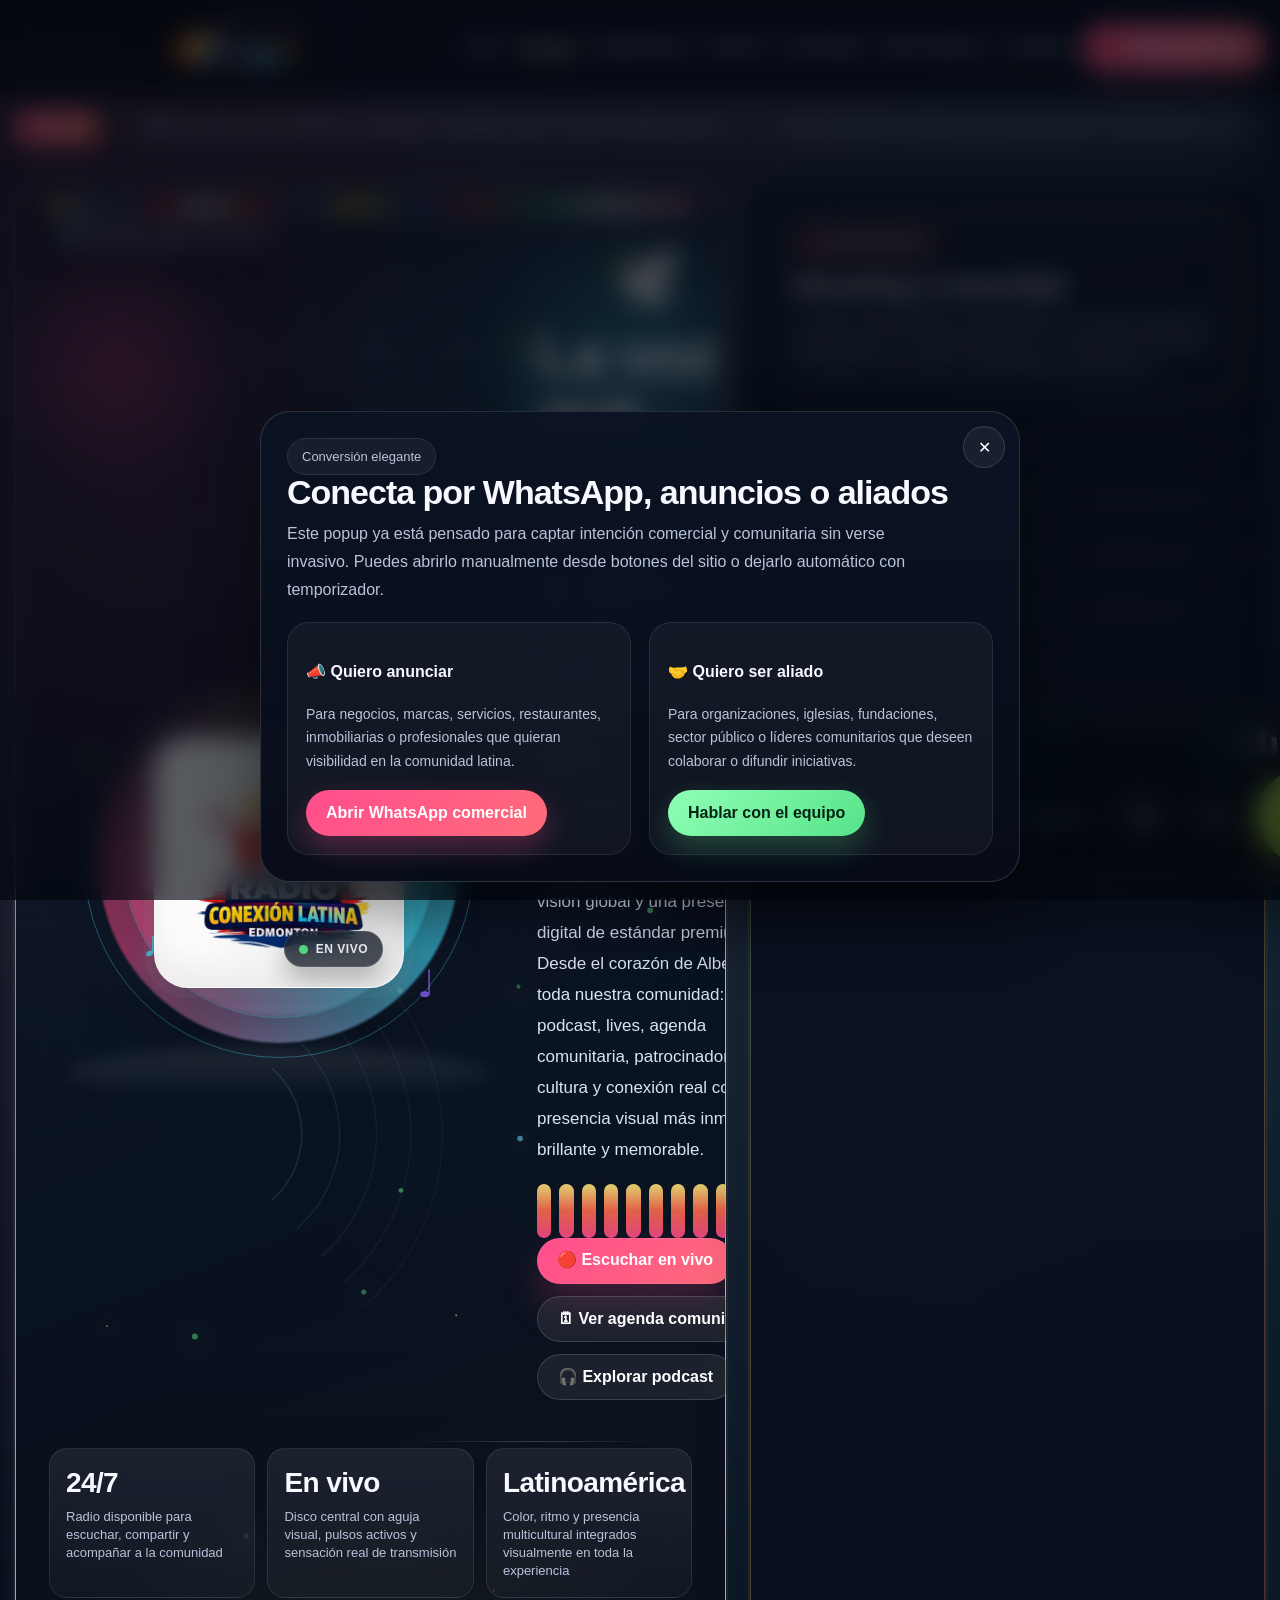
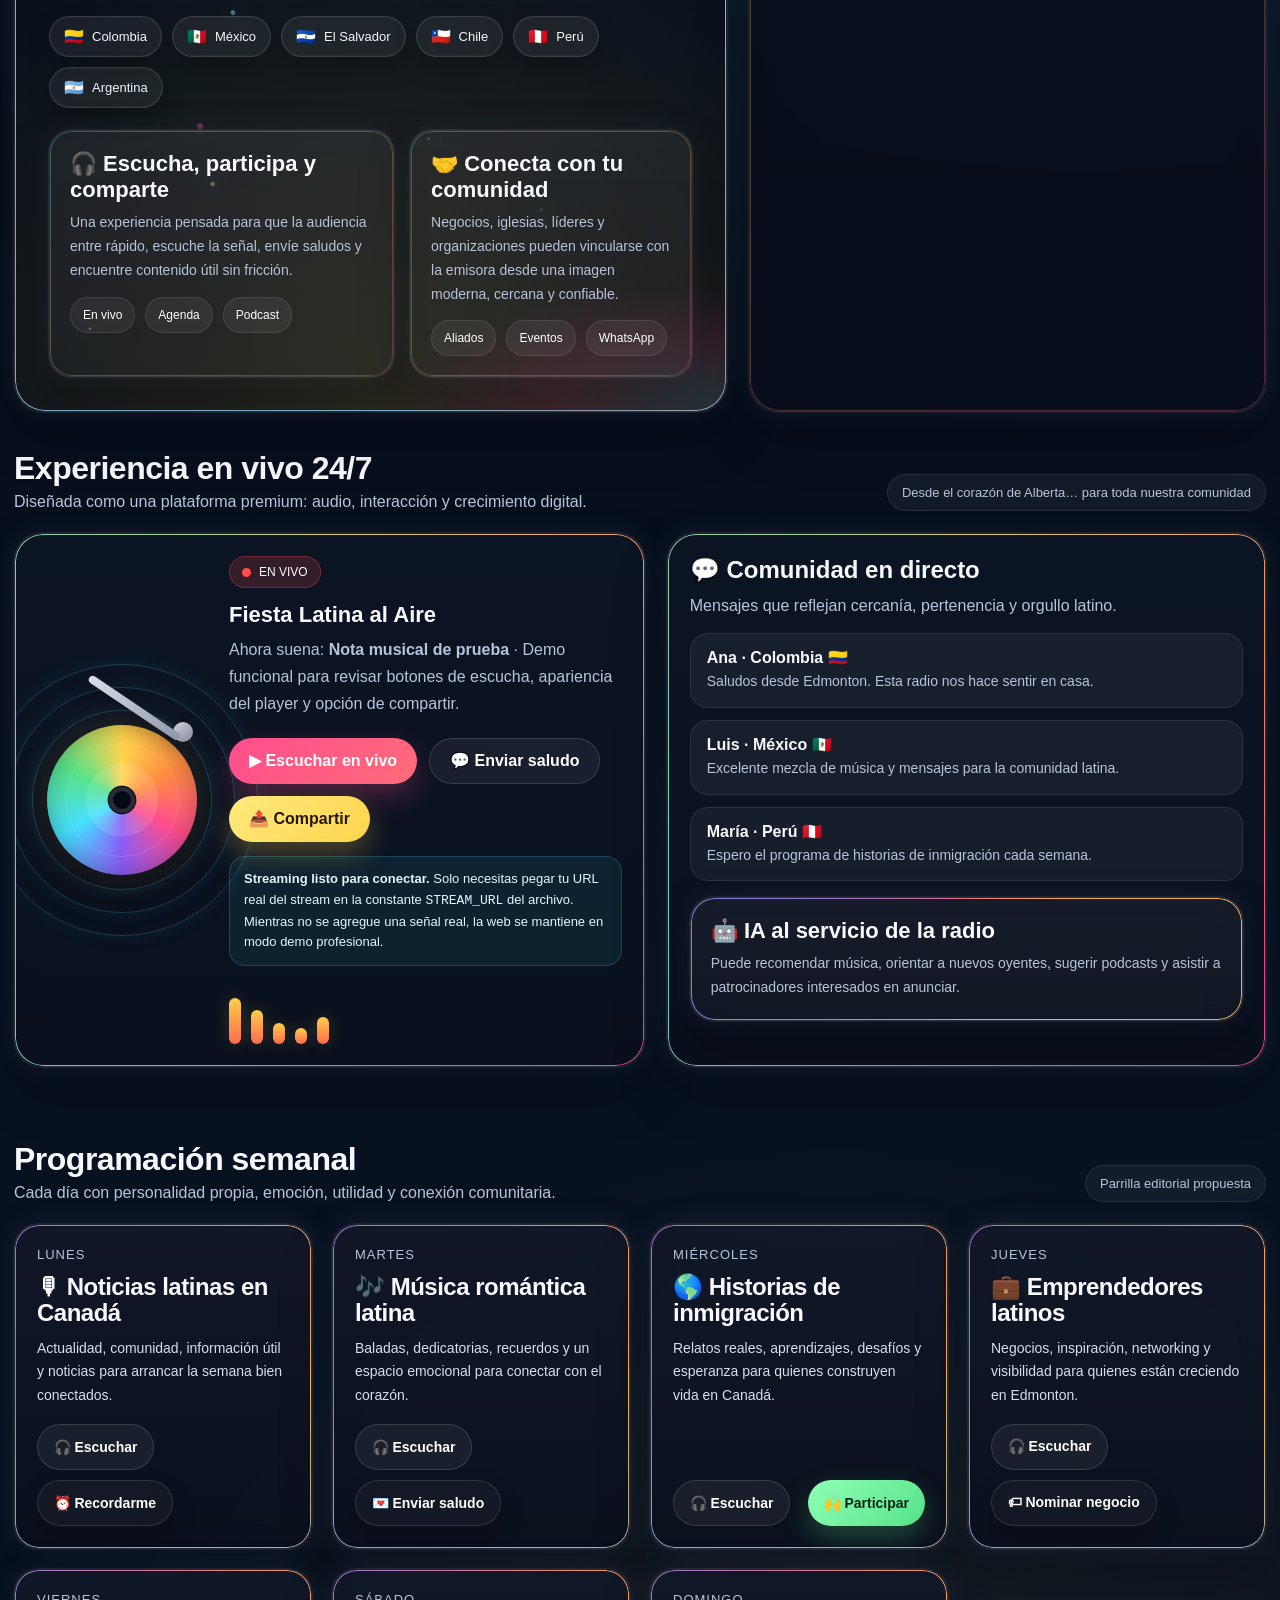
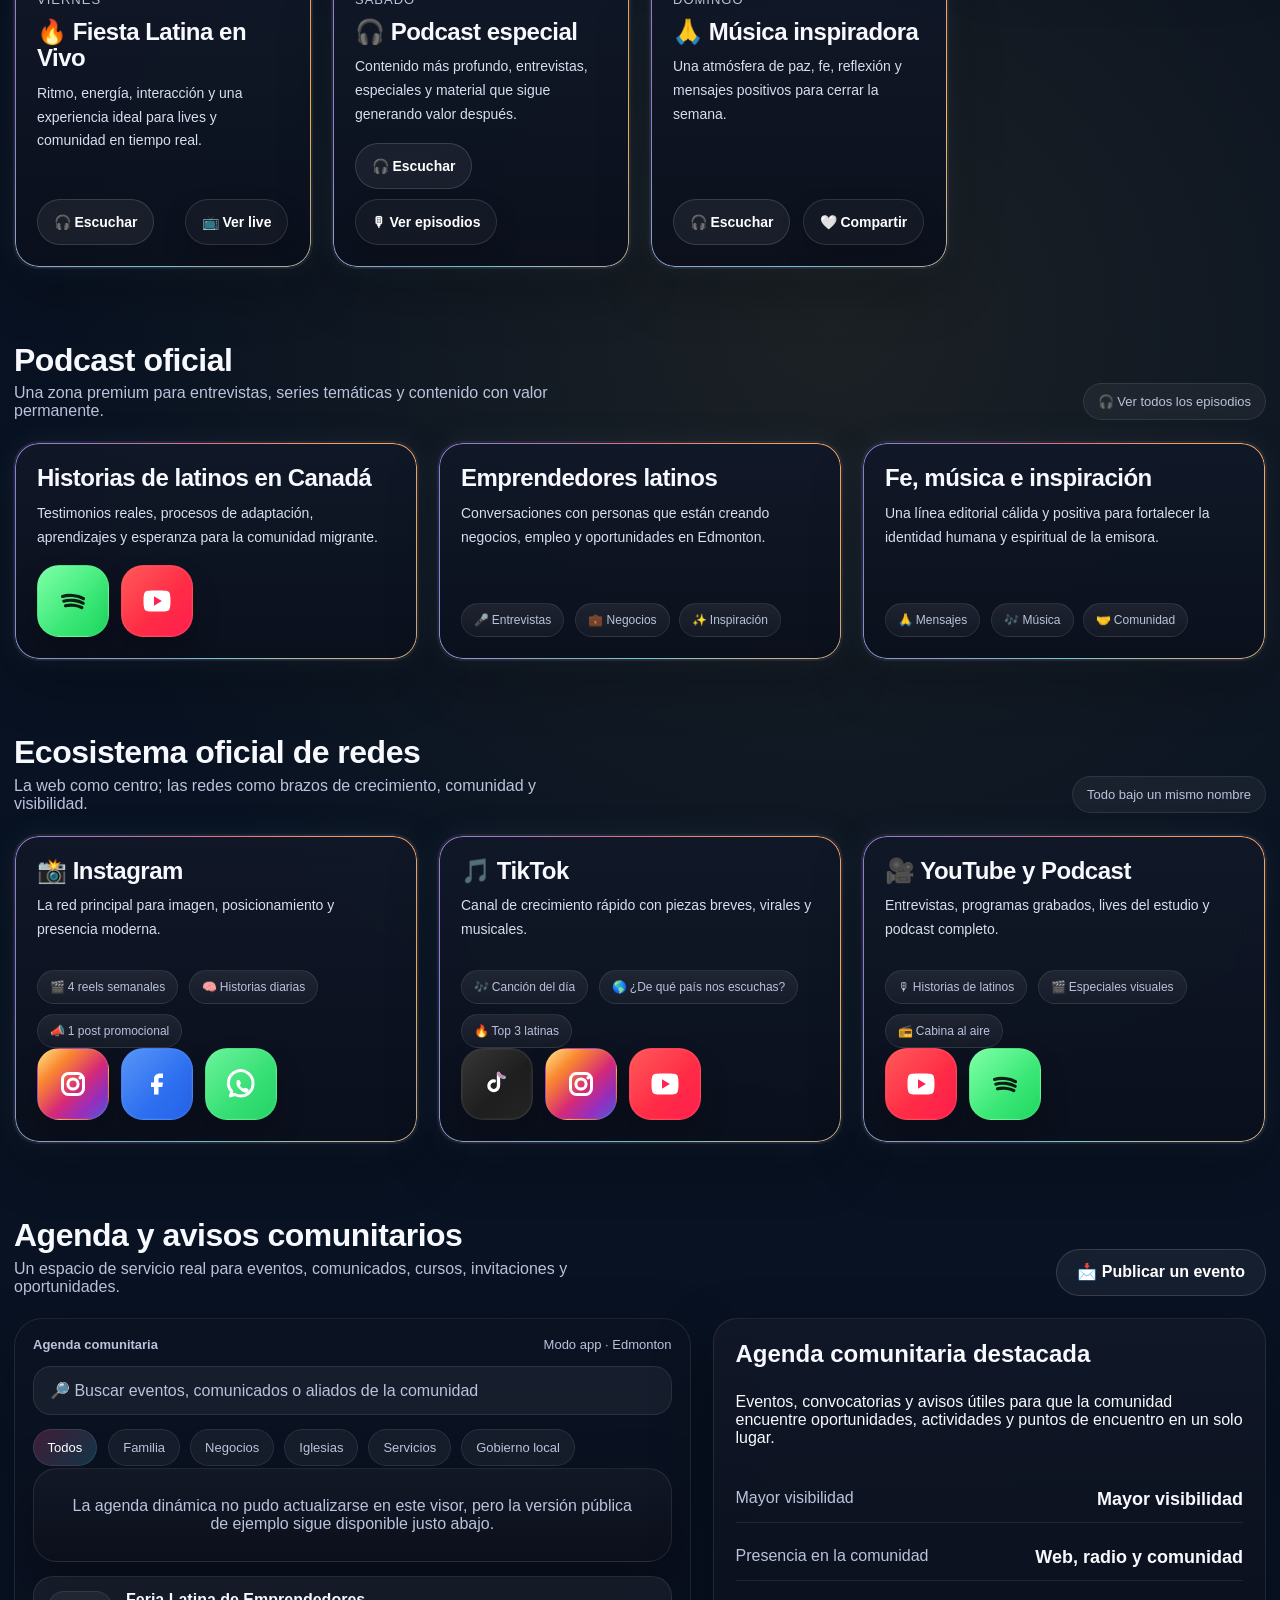
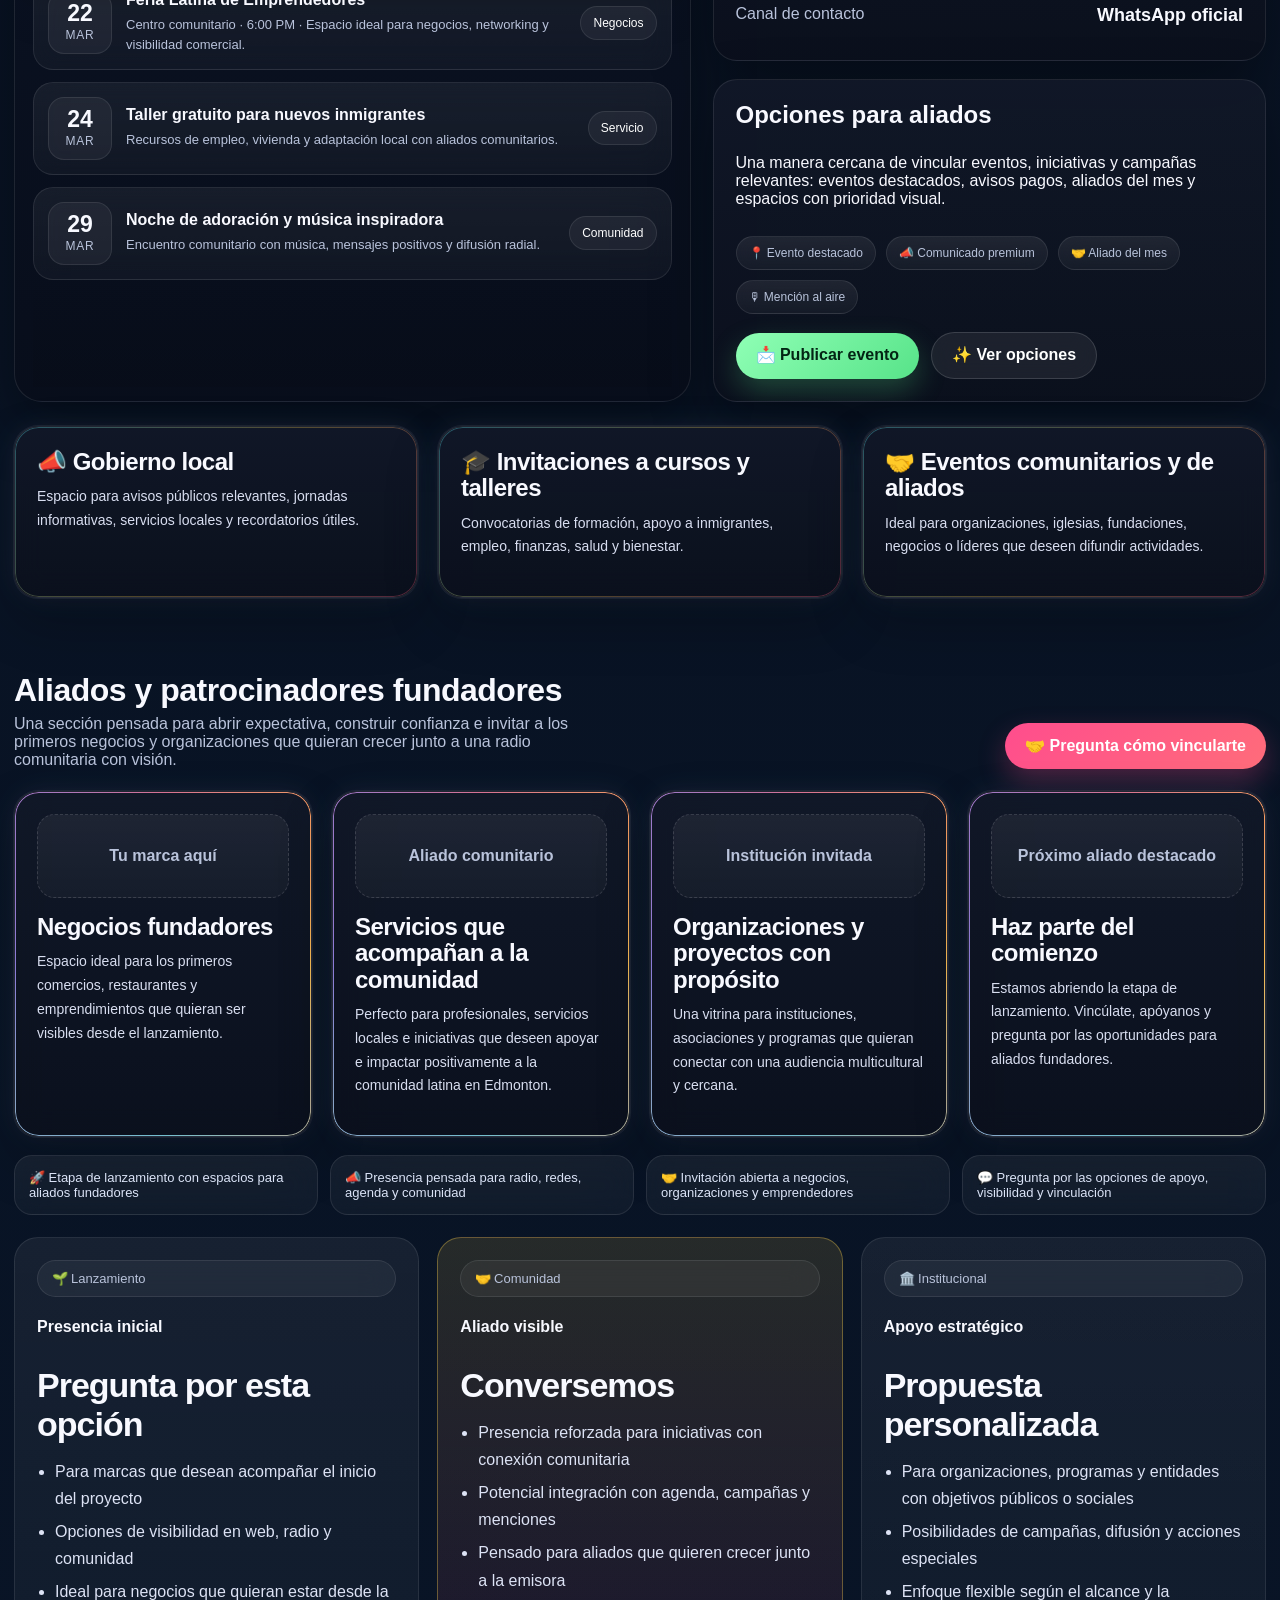
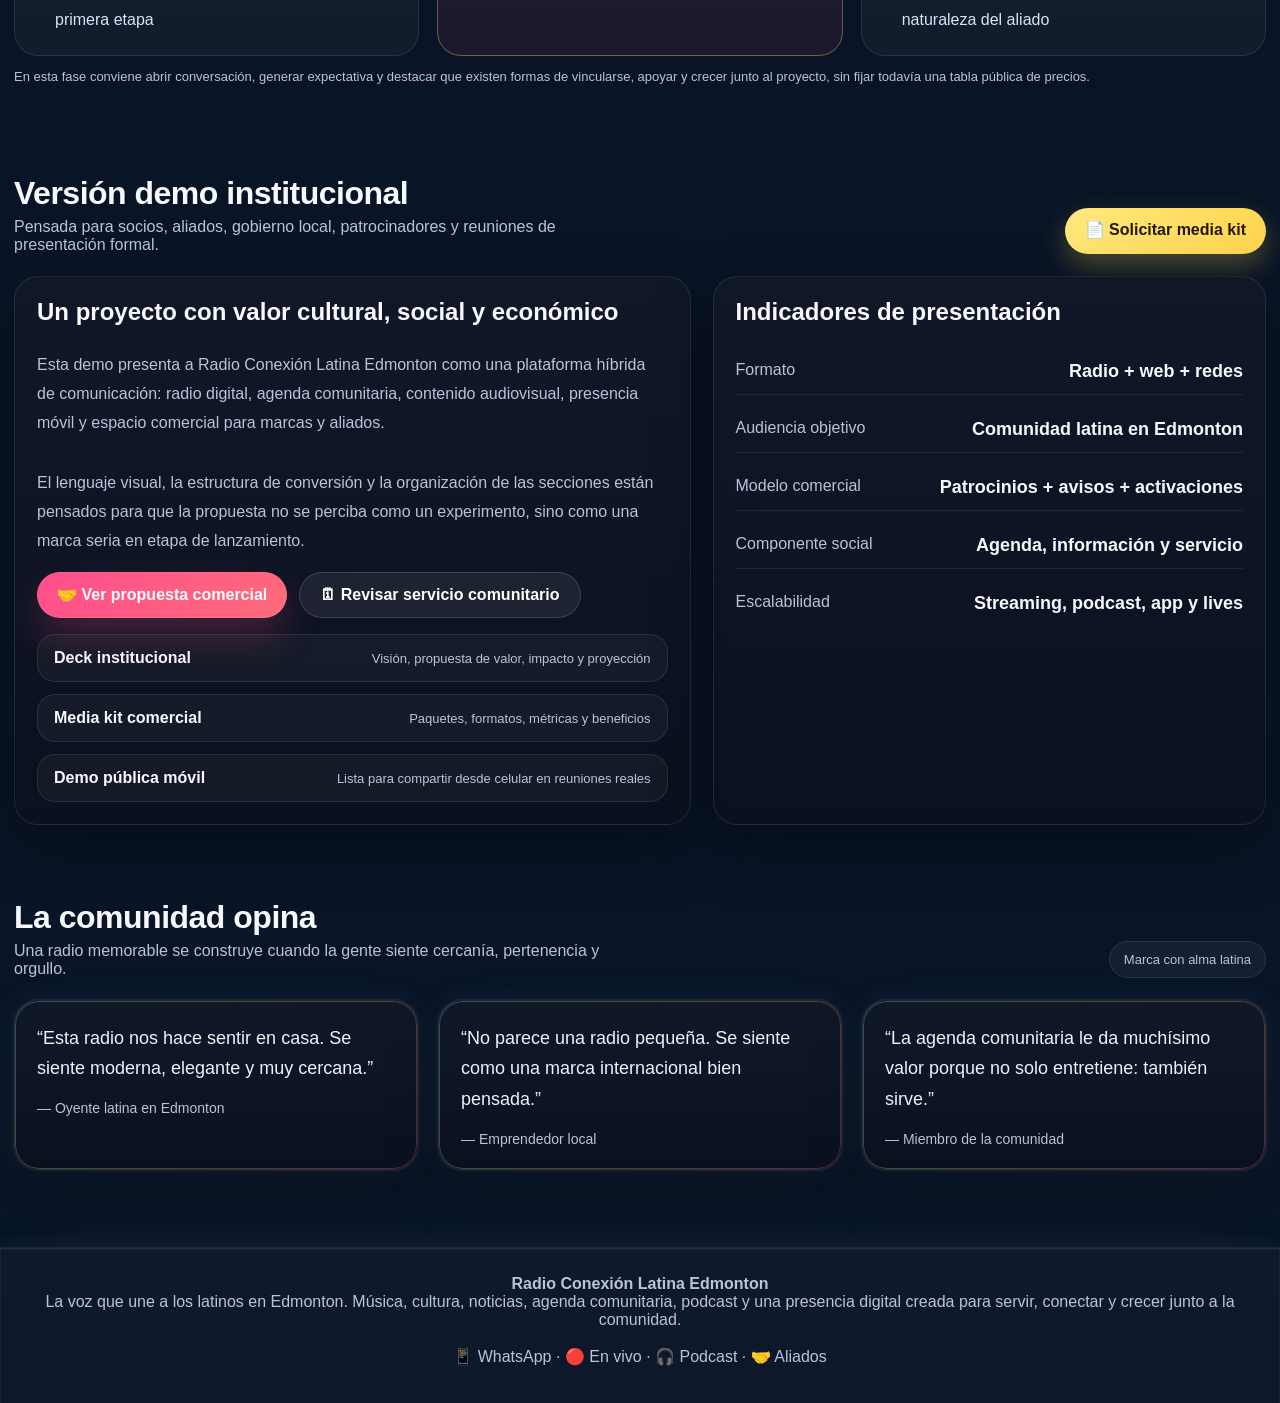
==== index.html @ e755541a "Add files via upload" ====
<!DOCTYPE html>
<html lang="es">
<head>
<meta charset="UTF-8" />
<meta name="viewport" content="width=device-width, initial-scale=1.0" />
<title>Radio Conexión Latina Edmonton</title>
<meta name="description" content="Radio Conexión Latina Edmonton · Web latina premium con agenda comunitaria, en vivo, podcast, patrocinadores y estética IA." />
<meta name="theme-color" content="#07101d" />
<link rel="icon" type="image/png" href="assets/brand/mini-icon.png" />
<link rel="apple-touch-icon" href="assets/brand/mini-icon.png" />
<style>
:root {
  --bg:#07101d;
  --bg2:#0b1424;
  --panel:rgba(11,19,35,.82);
  --panel2:rgba(14,23,42,.92);
  --line:rgba(255,255,255,.09);
  --line2:rgba(255,255,255,.14);
  --text:#f8f9ff;
  --muted:#b9c3db;
  --pink:#ff4d8d;
  --coral:#ff6b4d;
  --yellow:#ffd44d;
  --lime:#57e389;
  --blue:#56a9ff;
  --cyan:#45e0ff;
  --violet:#8b5cf6;
  --shadow:0 24px 60px rgba(0,0,0,.35);
  --radius-xl:30px;
  --radius-lg:24px;
  --radius-md:18px;
  --max:1280px;
}
*{box-sizing:border-box}
html{scroll-behavior:smooth}
body{
  margin:0;
  color:var(--text);
  font-family: Inter, Arial, sans-serif;
  background:
    radial-gradient(circle at 10% 0%, rgba(255,77,141,.16), transparent 22%),
    radial-gradient(circle at 85% 5%, rgba(69,224,255,.18), transparent 22%),
    radial-gradient(circle at 65% 45%, rgba(255,212,77,.08), transparent 18%),
    linear-gradient(180deg, #050914 0%, #081120 35%, #091528 100%);
  min-height:100vh;
}
img{display:block;max-width:100%}
a{color:inherit;text-decoration:none}
button{font:inherit}
.container{width:min(var(--max), calc(100% - 28px)); margin:0 auto}

.topbar{
  position:sticky; top:0; z-index:80;
  backdrop-filter: blur(16px);
  background:rgba(5,9,20,.72);
  border-bottom:1px solid var(--line);
}
.topbar-inner{
  display:flex; align-items:center; justify-content:space-between; gap:18px;
  padding:14px 0;
}
.brand{display:flex;align-items:center;gap:14px;min-width:0}
.brand-logo{
  width:68px; height:68px; border-radius:20px; overflow:hidden; flex-shrink:0;
  border:1px solid rgba(255,255,255,.1); background:#fff; box-shadow:var(--shadow);
}
.brand-copy h1{margin:0;font-size:20px;line-height:1.05;letter-spacing:.2px}
.brand-copy p{margin:4px 0 0;color:var(--muted);font-size:13px}
.nav{display:flex;align-items:center;gap:18px;flex-wrap:wrap;justify-content:flex-end}
.nav-links{display:flex;gap:18px;flex-wrap:wrap;color:var(--muted);font-size:15px}
.nav-links a{position:relative;padding-bottom:4px}
.nav-links a::after{
  content:""; position:absolute; left:0; bottom:0; width:0; height:2px;
  background:linear-gradient(90deg,var(--pink),var(--yellow),var(--cyan));
  transition:width .24s ease;
}
.nav-links a:hover{color:#fff}
.nav-links a:hover::after{width:100%}

.btn{
  border:0; border-radius:999px; padding:13px 20px; cursor:pointer; font-weight:800;
  display:inline-flex; align-items:center; justify-content:center; gap:10px;
  transition:transform .2s ease, opacity .2s ease, box-shadow .2s ease;
}
.btn:hover{transform:translateY(-2px)}
.btn-primary{color:#fff;background:linear-gradient(135deg,var(--pink),#ff6c7a);box-shadow:0 12px 28px rgba(255,77,141,.28)}
.btn-secondary{color:#fff;background:rgba(255,255,255,.06);border:1px solid var(--line2)}
.btn-gold{color:#251700;background:linear-gradient(135deg,#ffe97d,var(--yellow)); box-shadow:0 12px 28px rgba(255,212,77,.28)}
.btn-green{color:#032414;background:linear-gradient(135deg,#8fffb5,var(--lime)); box-shadow:0 12px 28px rgba(87,227,137,.25)}
.btn-sm{padding:11px 16px;font-size:14px}

.hero{padding:34px 0 22px}
.hero-grid{display:grid;grid-template-columns:1.16fr .84fr;gap:22px}
.hero-main,.hero-side,.section-panel{
  position:relative; overflow:hidden;
  background:linear-gradient(180deg, rgba(12,20,37,.92), rgba(8,14,27,.95));
  border:1px solid var(--line); border-radius:var(--radius-xl); box-shadow:var(--shadow);
}
.hero-main{padding:34px}
.hero-main::before,.section-panel::before,.social-card::before,.program-card::before,.event-card::before,.mini-card::before,.sponsor-card::before,.podcast-card::before{
  content:""; position:absolute; inset:0; padding:1px; border-radius:inherit;
  background: conic-gradient(from var(--border-rot, 0deg), var(--pink), var(--yellow), var(--cyan), var(--violet), var(--pink));
  -webkit-mask: linear-gradient(#000 0 0) content-box, linear-gradient(#000 0 0);
  -webkit-mask-composite: xor; mask-composite: exclude;
  opacity:.95; pointer-events:none;
  animation: spinBorder 8s linear infinite;
}
@keyframes spinBorder {
  to { --border-rot: 360deg; }
}
@property --border-rot {
  syntax: "<angle>";
  inherits: false;
  initial-value: 0deg;
}

.kicker{
  display:inline-flex; align-items:center; gap:9px; border-radius:999px;
  padding:9px 14px; font-size:12px; color:var(--muted);
  background:rgba(255,255,255,.05); border:1px solid var(--line);
  margin-bottom:18px;
}
.hero-main-top{display:flex;gap:22px;align-items:flex-start;flex-wrap:wrap}
.hero-logo{
  width:132px; height:132px; border-radius:26px; overflow:hidden; background:#fff;
  border:1px solid rgba(255,255,255,.1); box-shadow:0 16px 32px rgba(0,0,0,.28), 0 0 0 8px rgba(255,255,255,.03);
  flex-shrink:0;
}
.hero-copy{flex:1;min-width:260px}
.hero-copy h2{margin:0 0 14px; font-size:clamp(36px,5vw,68px); line-height:.96; letter-spacing:-1.5px}
.hero-copy p{margin:0; max-width:760px; color:var(--muted); font-size:17px; line-height:1.78}
.hero-actions{display:flex;gap:12px;flex-wrap:wrap;margin-top:24px}
.hero-stats{display:grid;grid-template-columns:repeat(3,1fr); gap:12px; margin-top:28px}
.stat{padding:18px 16px;border-radius:18px;background:rgba(255,255,255,.05);border:1px solid var(--line)}
.stat strong{display:block;font-size:24px;margin-bottom:8px}
.stat span{color:var(--muted);font-size:13px}

.hero-side{padding:22px;display:grid;gap:18px;align-content:start}
.mini-card{position:relative; overflow:hidden; padding:20px; border-radius:24px; background:linear-gradient(180deg, rgba(255,255,255,.05), rgba(255,255,255,.03)); border:1px solid var(--line)}
.live-pill{display:inline-flex; align-items:center; gap:8px; border-radius:999px; padding:8px 12px; font-size:12px; color:#fff; background:rgba(239,68,68,.18); border:1px solid rgba(239,68,68,.36); margin-bottom:14px}
.live-pill .dot{width:9px;height:9px;border-radius:50%;background:#ff4d4d; box-shadow:0 0 0 rgba(255,77,77,.7); animation:liveDot 1.6s infinite}
@keyframes liveDot {
  0% { box-shadow:0 0 0 0 rgba(255,77,77,.7); }
  100% { box-shadow:0 0 0 14px rgba(255,77,77,0); }
}
.mini-card h3{margin:0 0 10px; font-size:24px; line-height:1.1}
.mini-card p{margin:0; color:var(--muted); line-height:1.7; font-size:14px}
.mini-features{display:grid;gap:10px}
.mini-feature{padding:14px 16px;border-radius:16px;background:rgba(255,255,255,.04);border:1px solid var(--line);color:var(--muted);font-size:14px}

.section{padding:18px 0 58px}
.section-header{display:flex;justify-content:space-between;align-items:end;gap:16px;flex-wrap:wrap;margin-bottom:22px}
.section-header h3{margin:0 0 8px;font-size:32px;letter-spacing:-.5px}
.section-header p{margin:0;color:var(--muted)}
.pill{display:inline-flex;align-items:center;gap:8px;border-radius:999px;border:1px solid var(--line);background:rgba(255,255,255,.05);color:var(--muted);font-size:13px;padding:10px 14px}

.live-stage{display:grid;grid-template-columns:1fr .95fr; gap:22px}
.live-showcase,.live-community{position:relative; overflow:hidden; padding:22px; border-radius:28px; background:linear-gradient(180deg, rgba(13,21,37,.92), rgba(10,16,29,.94)); border:1px solid var(--line); box-shadow:var(--shadow)}
.live-showcase::before,.live-community::before{content:""; position:absolute; inset:0; padding:1px; border-radius:inherit; background:conic-gradient(from var(--border-rot, 0deg), var(--yellow), var(--pink), var(--cyan), var(--yellow)); -webkit-mask:linear-gradient(#000 0 0) content-box,linear-gradient(#000 0 0); -webkit-mask-composite:xor; mask-composite:exclude; animation:spinBorder 9s linear infinite; opacity:.9}
.live-grid{display:grid;grid-template-columns:170px 1fr; gap:22px; align-items:center}
.vinyl-wrap{display:flex; align-items:center; justify-content:center}
.vinyl{
  width:130px; height:130px; border-radius:50%;
  background:
    radial-gradient(circle at center, #081120 0 14%, transparent 15%),
    conic-gradient(from 0deg, #ffcf4a, #ff6f3d, #ff2d55, #6b5cff, #45e0ff, #57e389, #ffcf4a);
  box-shadow: inset 0 0 20px rgba(0,0,0,.25), 0 18px 40px rgba(0,0,0,.28), 0 0 36px rgba(255,212,77,.18);
  animation:spinDisc 4s linear infinite;
  position:relative;
}
.vinyl::after{
  content:""; position:absolute; inset:18px; border-radius:50%;
  border:1px solid rgba(255,255,255,.12);
}
@keyframes spinDisc { to { transform:rotate(360deg); } }

.live-copy h4{margin:0 0 8px; font-size:22px}
.live-copy p{margin:0; color:var(--muted); line-height:1.7}
.live-actions{display:flex;gap:12px;flex-wrap:wrap;margin-top:20px}
.equalizer{display:flex;align-items:flex-end;gap:10px;margin-top:26px;height:52px}
.equalizer span{
  width:12px; border-radius:999px; background:linear-gradient(180deg, #ffcf4a, #ff6b4d);
  animation:bar .9s infinite ease-in-out alternate;
  box-shadow:0 0 18px rgba(255,212,77,.18);
}
.equalizer span:nth-child(1){height:46px; animation-delay:.1s}
.equalizer span:nth-child(2){height:34px; animation-delay:.5s}
.equalizer span:nth-child(3){height:21px; animation-delay:.2s}
.equalizer span:nth-child(4){height:16px; animation-delay:.35s}
.equalizer span:nth-child(5){height:27px; animation-delay:.6s}
@keyframes bar {
  from { transform:scaleY(.55); opacity:.65; }
  to { transform:scaleY(1.08); opacity:1; }
}

.community-list{display:grid;gap:12px;margin-top:14px}
.community-item{padding:14px 16px;border-radius:18px;background:rgba(255,255,255,.05);border:1px solid var(--line)}
.community-item strong{display:block;margin-bottom:4px}
.community-item span{color:var(--muted);font-size:14px;line-height:1.55}

.cards,.program-grid,.podcast-grid,.social-grid,.sponsor-grid,.testimonial-grid,.utility-grid{
  display:grid; gap:20px;
}
.cards{grid-template-columns:repeat(auto-fit,minmax(290px,1fr))}
.program-grid{grid-template-columns:repeat(auto-fit,minmax(250px,1fr))}
.podcast-grid{grid-template-columns:repeat(auto-fit,minmax(280px,1fr))}
.social-grid{grid-template-columns:repeat(auto-fit,minmax(250px,1fr))}
.sponsor-grid{grid-template-columns:repeat(auto-fit,minmax(220px,1fr))}
.testimonial-grid{grid-template-columns:repeat(auto-fit,minmax(260px,1fr))}
.utility-grid{grid-template-columns:repeat(auto-fit,minmax(250px,1fr))}

.event-card,.program-card,.podcast-card,.social-card,.sponsor-card,.testimonial-card,.utility-card{
  position:relative; overflow:hidden; padding:22px; border-radius:24px;
  background:linear-gradient(180deg, rgba(17,24,40,.95), rgba(11,16,29,.95));
  border:1px solid var(--line); box-shadow:var(--shadow);
}
.event-card h4,.program-card h4,.podcast-card h4,.social-card h4,.sponsor-card h4,.testimonial-card h4,.utility-card h4{
  margin:0 0 10px; font-size:24px; line-height:1.1; letter-spacing:-.5px;
}
.program-day{color:var(--muted);font-size:13px;text-transform:uppercase;letter-spacing:1px;margin-bottom:12px}
.event-card-top{display:flex;justify-content:space-between;align-items:flex-start;gap:14px;margin-bottom:16px}
.event-date{min-width:74px;text-align:center;border-radius:18px;background:rgba(255,255,255,.06);border:1px solid var(--line);padding:10px 8px}
.event-date strong{display:block;font-size:24px;line-height:1}
.event-date span{display:block;margin-top:6px;color:var(--muted);font-size:11px;text-transform:uppercase;letter-spacing:.8px}
.meta{display:grid;gap:8px;margin:16px 0 18px;color:var(--muted);font-size:14px}
.meta-row{display:flex;align-items:center;gap:10px}
.card-description,.program-card p,.podcast-card p,.social-card p,.sponsor-card p,.utility-card p{color:#d8def0; line-height:1.7; font-size:14px; margin:0 0 16px}
.card-bottom,.program-actions,.podcast-actions{display:flex;justify-content:space-between;align-items:center;gap:10px;flex-wrap:wrap;margin-top:18px}
.tag,.badge{display:inline-flex;align-items:center;gap:8px;border-radius:999px;padding:9px 12px;font-size:12px;border:1px solid var(--line);color:var(--muted);background:rgba(255,255,255,.05)}
.badge-stack{display:flex;gap:8px;flex-wrap:wrap;margin-top:12px}

.icon-buttons{display:flex;gap:16px;flex-wrap:wrap;margin-top:14px}
.app-icon{
  width:72px; height:72px; border-radius:22px; display:grid; place-items:center;
  box-shadow:0 10px 22px rgba(0,0,0,.22);
  border:1px solid rgba(255,255,255,.1);
}
.app-icon svg{width:36px;height:36px}
.instagram{background:linear-gradient(135deg,#feda75 0%,#fa7e1e 26%,#d62976 56%,#962fbf 78%,#4f5bd5 100%)}
.facebook{background:linear-gradient(135deg,#3b82f6,#2563eb)}
.whatsapp{background:linear-gradient(135deg,#51f18b,#25d366)}
.tiktok{background:linear-gradient(135deg,#151515,#252525)}
.youtube{background:linear-gradient(135deg,#ff3d3d,#ff1f4d)}
.spotify{background:linear-gradient(135deg,#67ff98,#1ed760)}

.sponsor-logo{height:84px;border-radius:18px;background:rgba(255,255,255,.05);border:1px dashed rgba(255,255,255,.14);display:flex;align-items:center;justify-content:center;color:var(--muted);margin-bottom:16px;font-weight:700}
.testimonial-card blockquote{margin:0 0 16px;font-size:18px;line-height:1.7;color:#ecf1ff}
.testimonial-card cite{color:var(--muted);font-style:normal;font-size:14px}

.floating-whatsapp{
  position:fixed; right:18px; bottom:18px; z-index:90;
  width:64px; height:64px; border-radius:50%; display:grid; place-items:center;
  background:linear-gradient(135deg,#67ff98,#25d366); box-shadow:0 18px 32px rgba(37,211,102,.35);
  border:1px solid rgba(255,255,255,.14);
  animation:floaty 2.7s ease-in-out infinite;
}
.floating-whatsapp svg{width:30px;height:30px}
@keyframes floaty {
  0%,100% { transform:translateY(0); }
  50% { transform:translateY(-6px); }
}

.empty,.loading,.error{padding:28px;border-radius:24px;background:linear-gradient(180deg, rgba(19,25,40,.96), rgba(12,16,27,.96));border:1px solid var(--line);color:var(--muted);text-align:center;box-shadow:var(--shadow)}
.footer{padding:26px 0 52px;color:var(--muted);text-align:center;border-top:1px solid var(--line);margin-top:20px}



/* ===== Hero upgrade: cinematic logo stage ===== */
.brand-logo{
  position:relative;
  isolation:isolate;
  background:linear-gradient(180deg, rgba(255,255,255,.96), rgba(255,255,255,.86));
}
.brand-logo::after{
  content:"";
  position:absolute; inset:-18%;
  background:radial-gradient(circle, rgba(69,224,255,.24), transparent 58%);
  z-index:-1; filter:blur(10px);
}
.brand-logo img{width:100%;height:100%;object-fit:cover}
.hero-main{
  min-height:720px;
  padding:0;
  background:
    radial-gradient(circle at 18% 18%, rgba(255,77,141,.18), transparent 24%),
    radial-gradient(circle at 82% 14%, rgba(69,224,255,.20), transparent 24%),
    radial-gradient(circle at 50% 100%, rgba(255,212,77,.12), transparent 28%),
    linear-gradient(180deg, rgba(12,20,37,.95), rgba(6,11,22,.98));
}
.hero-main::after{
  content:"";
  position:absolute; inset:0;
  background:linear-gradient(180deg, rgba(255,255,255,.03), transparent 16%, transparent 80%, rgba(255,255,255,.03));
  pointer-events:none;
}
.hero-cinematic{
  position:relative;
  min-height:720px;
  padding:34px;
  overflow:hidden;
  isolation:isolate;
}
.hero-bg-orb,.hero-bg-grid,.hero-flag-ribbon,.hero-dove,.radio-wave-stack,.music-notes,.hero-glow-ring,.hero-beam,.hero-floor-glow{
  position:absolute; pointer-events:none;
}
.hero-bg-orb.one{width:280px;height:280px;border-radius:50%;left:-40px;top:40px;background:radial-gradient(circle, rgba(255,77,141,.34), transparent 68%);filter:blur(12px);animation:floatOrb 8s ease-in-out infinite}
.hero-bg-orb.two{width:320px;height:320px;border-radius:50%;right:-70px;top:24px;background:radial-gradient(circle, rgba(69,224,255,.32), transparent 68%);filter:blur(12px);animation:floatOrb 10s ease-in-out infinite reverse}
.hero-bg-grid{inset:0;background-image:linear-gradient(rgba(255,255,255,.045) 1px, transparent 1px),linear-gradient(90deg, rgba(255,255,255,.045) 1px, transparent 1px);background-size:32px 32px;mask-image:linear-gradient(180deg, rgba(0,0,0,.5), transparent 92%);opacity:.38}
.hero-floor-glow{left:50%;bottom:-130px;transform:translateX(-50%);width:680px;height:260px;background:radial-gradient(ellipse at center, rgba(69,224,255,.16), rgba(255,77,141,.14), transparent 68%);filter:blur(20px)}
.hero-beam{left:50%;top:90px;transform:translateX(-50%);width:2px;height:250px;background:linear-gradient(180deg, rgba(255,255,255,.08), rgba(69,224,255,.6), transparent);opacity:.7;box-shadow:0 0 30px rgba(69,224,255,.25)}
.hero-flag-ribbon{top:18px;left:30px;right:30px;height:8px;border-radius:999px;background:linear-gradient(90deg,#ffd44d 0%,#0057b8 10%,#ce1126 18%,#ffffff 24%,#d52b1e 32%,#0038a8 40%,#fcd116 48%,#003893 56%,#ce1126 66%,#0f9d58 76%,#ffffff 86%,#ff4d8d 100%);box-shadow:0 0 24px rgba(255,212,77,.28);opacity:.95}
.hero-main-top{position:relative;z-index:2;display:grid;grid-template-columns:minmax(300px, 520px) 1fr;gap:36px;align-items:center;padding-top:38px}
.hero-logo-stage{position:relative;display:grid;place-items:center;min-height:430px}
.hero-glow-ring{width:360px;height:360px;border-radius:50%;background:conic-gradient(from 0deg, rgba(255,212,77,.1), rgba(69,224,255,.65), rgba(255,77,141,.55), rgba(255,212,77,.1));filter:blur(1px);animation:spinDisc 14s linear infinite}
.hero-glow-ring::after{content:"";position:absolute;inset:26px;border-radius:50%;background:radial-gradient(circle, rgba(255,255,255,.10), rgba(255,255,255,.02) 54%, transparent 68%);backdrop-filter:blur(5px)}
.radio-wave-stack{display:grid;place-items:center;inset:0}
.radio-wave-stack span{position:absolute;border:1px solid rgba(69,224,255,.35);border-radius:50%;animation:radioPulse 4.5s ease-out infinite}
.radio-wave-stack span:nth-child(1){width:240px;height:240px;animation-delay:0s}
.radio-wave-stack span:nth-child(2){width:310px;height:310px;animation-delay:1.2s}
.radio-wave-stack span:nth-child(3){width:390px;height:390px;animation-delay:2.4s}
.hero-logo-hero{position:relative;width:min(100%, 250px);aspect-ratio:1/1;border-radius:34px;overflow:hidden;background:linear-gradient(180deg, rgba(255,255,255,1), rgba(249,250,255,.95));border:1px solid rgba(255,255,255,.32);box-shadow:0 30px 70px rgba(0,0,0,.40),0 0 0 10px rgba(255,255,255,.04),0 0 44px rgba(69,224,255,.20);transform:translateY(0) scale(1);animation:heroReveal 1.2s cubic-bezier(.2,.75,.2,1) both, heroFloat 5.5s ease-in-out infinite 1.2s}
.hero-logo-hero img{width:100%;height:100%;object-fit:cover}
.logo-reflection{position:absolute;inset:auto 16px -42px 16px;height:52px;background:linear-gradient(180deg, rgba(255,255,255,.18), transparent);filter:blur(8px);opacity:.55;border-radius:50%}
.logo-badge{position:absolute;right:20px;bottom:20px;display:inline-flex;align-items:center;gap:8px;padding:10px 14px;border-radius:999px;background:rgba(7,16,29,.72);backdrop-filter:blur(10px);border:1px solid rgba(255,255,255,.12);font-size:12px;font-weight:800;letter-spacing:.5px;text-transform:uppercase;box-shadow:0 14px 24px rgba(0,0,0,.24)}
.logo-badge .badge-dot{width:9px;height:9px;border-radius:50%;background:#57e389;box-shadow:0 0 0 rgba(87,227,137,.5);animation:liveDot 1.6s infinite}
.music-notes{inset:0}
.note{position:absolute;font-size:28px;line-height:1;filter:drop-shadow(0 0 18px rgba(255,255,255,.12));opacity:.86;animation:noteFloat var(--dur,8s) ease-in-out infinite;animation-delay:var(--delay,0s)}
.note.n1{left:7%;top:18%;font-size:32px;color:#ffd44d}
.note.n2{left:20%;top:66%;font-size:40px;color:#45e0ff}
.note.n3{right:12%;top:24%;font-size:42px;color:#ff6b4d}
.note.n4{right:16%;bottom:14%;font-size:38px;color:#8b5cf6}
.note.n5{left:38%;top:6%;font-size:26px;color:#57e389}
.note.n6{right:30%;top:72%;font-size:28px;color:#ff4d8d}
.hero-dove{top:56px;right:42px;font-size:62px;filter:drop-shadow(0 0 18px rgba(255,255,255,.20));opacity:.9;animation:doveFly 9s ease-in-out infinite}
.hero-copy{position:relative;z-index:2;display:flex;flex-direction:column;justify-content:center}
.hero-copy h2{margin:0 0 18px;font-size:clamp(42px,5vw,76px);line-height:.93;letter-spacing:-2px;max-width:10ch}
.hero-gradient{display:block;background:linear-gradient(90deg,#ffffff 0%,#ffe58f 30%,#7ee5ff 65%,#ff8ab4 100%);-webkit-background-clip:text;background-clip:text;color:transparent;text-shadow:none}
.hero-copy p{font-size:17px;line-height:1.82;max-width:690px}
.hero-soundbar{display:grid;grid-template-columns:repeat(12, minmax(6px,1fr));gap:8px;align-items:end;width:min(460px,100%);height:54px;margin-top:18px;opacity:.88}
.hero-soundbar span{display:block;border-radius:999px;background:linear-gradient(180deg,#ffe97d,#ff6b4d,#ff4d8d);height:100%;transform-origin:bottom;animation:soundDance 1.4s ease-in-out infinite}
.hero-soundbar span:nth-child(odd){animation-duration:1.1s}
.hero-soundbar span:nth-child(3n){animation-duration:1.8s}
.hero-soundbar span:nth-child(4n){animation-duration:1.3s}
.hero-actions{margin-top:28px}
.hero-stats{position:relative;z-index:2;margin-top:30px}
.stat{background:linear-gradient(180deg, rgba(255,255,255,.08), rgba(255,255,255,.04));backdrop-filter:blur(10px)}
.stat strong{font-size:28px}
@keyframes heroReveal{0%{opacity:0;transform:translateY(30px) scale(.92)}100%{opacity:1;transform:translateY(0) scale(1)}}
@keyframes heroFloat{0%,100%{transform:translateY(0)}50%{transform:translateY(-10px)}}
@keyframes radioPulse{0%{opacity:0;transform:scale(.55)}25%{opacity:.5}100%{opacity:0;transform:scale(1.08)}}
@keyframes noteFloat{0%,100%{transform:translate3d(0,0,0) rotate(0deg)}25%{transform:translate3d(8px,-16px,0) rotate(6deg)}50%{transform:translate3d(-4px,-28px,0) rotate(-4deg)}75%{transform:translate3d(10px,-14px,0) rotate(7deg)}}
@keyframes doveFly{0%,100%{transform:translate3d(0,0,0) scale(1)}25%{transform:translate3d(-18px,10px,0) scale(1.03)}50%{transform:translate3d(-46px,-8px,0) scale(1.06)}75%{transform:translate3d(-22px,-16px,0) scale(1.02)}}
@keyframes floatOrb{0%,100%{transform:translateY(0)}50%{transform:translateY(-20px)}}
@keyframes soundDance{0%,100%{transform:scaleY(.26)}50%{transform:scaleY(1)}}
@media (max-width:1050px) {
  .hero-grid,.live-stage{grid-template-columns:1fr}
  .hero-main-top{grid-template-columns:1fr;gap:24px}
  .hero-logo-stage{min-height:360px}
  .hero-copy h2{max-width:100%}
}
@media (max-width:760px) {
  .topbar-inner{flex-direction:column;align-items:stretch}
  .nav{flex-direction:column;align-items:stretch}
  .nav-links{justify-content:center}
  .hero-main{min-height:auto}
  .hero-cinematic{min-height:auto;padding:24px}
  .hero-copy h2{font-size:42px}
  .hero-stats{grid-template-columns:1fr}
  .event-card-top{flex-direction:column}
  .live-grid{grid-template-columns:1fr}
  .hero-logo-stage{min-height:310px}
  .hero-glow-ring{width:280px;height:280px}
  .radio-wave-stack span:nth-child(1){width:190px;height:190px}
  .radio-wave-stack span:nth-child(2){width:245px;height:245px}
  .radio-wave-stack span:nth-child(3){width:300px;height:300px}
}
@media (max-width:560px) {
  .container{width:calc(100% - 20px)}
  .brand-copy h1{font-size:18px}
  .hero-copy h2{font-size:34px}
  .hero-main,.hero-side,.event-card,.program-card,.podcast-card,.social-card,.sponsor-card,.testimonial-card,.utility-card,.live-showcase,.live-community{border-radius:20px}
  .app-icon{width:64px;height:64px;border-radius:20px}
  .hero-cinematic{padding:20px}
  .hero-logo-hero{width:208px;border-radius:28px}
  .hero-dove{right:10px;top:78px;font-size:46px}
  .hero-flag-ribbon{left:20px;right:20px}
  .hero-soundbar{height:40px;gap:6px}
}

.cursor-aura{
  position:fixed; left:0; top:0; width:220px; height:220px; border-radius:50%;
  background:radial-gradient(circle, rgba(69,224,255,.16), rgba(255,77,141,.10), transparent 68%);
  filter:blur(16px); pointer-events:none; z-index:1; transform:translate(-50%,-50%);
  opacity:.85; mix-blend-mode:screen; transition:opacity .25s ease;
}
.live-ticker{
  position:relative; z-index:5; padding:10px 0 0;
}
.ticker-shell{
  display:grid; grid-template-columns:auto 1fr; gap:14px; align-items:center;
}
.ticker-label{
  display:inline-flex; align-items:center; gap:8px; white-space:nowrap;
  border-radius:999px; padding:10px 14px; font-size:12px; font-weight:900;
  letter-spacing:.9px; text-transform:uppercase; color:#fff;
  background:linear-gradient(135deg, rgba(255,77,141,.9), rgba(255,107,77,.9));
  box-shadow:0 10px 24px rgba(255,77,141,.22);
}
.ticker-track-wrap{
  position:relative; overflow:hidden; border-radius:999px; min-height:44px;
  border:1px solid var(--line); background:rgba(255,255,255,.04);
  backdrop-filter:blur(10px);
}
.ticker-track{
  display:flex; align-items:center; gap:54px; width:max-content;
  padding:11px 24px; color:#e6edff; font-size:14px; white-space:nowrap;
  animation:tickerRoll 26s linear infinite;
}
.ticker-track span{position:relative}
.ticker-track span::after{
  content:""; position:absolute; right:-28px; top:50%; transform:translateY(-50%);
  width:6px; height:6px; border-radius:50%; background:rgba(255,255,255,.45);
}
@keyframes tickerRoll {
  from { transform:translateX(0); }
  to { transform:translateX(-50%); }
}
.hero-cinematic{perspective:1200px}
.hero-particles{
  position:absolute; inset:0; width:100%; height:100%; z-index:0; opacity:.85;
}
.hero-main-top,.hero-stats,.kicker{position:relative; z-index:2}
.kicker{
  background:linear-gradient(180deg, rgba(255,255,255,.08), rgba(255,255,255,.05));
  box-shadow:0 14px 34px rgba(0,0,0,.16);
}
.hero-main-top::after{
  content:""; position:absolute; left:56%; right:5%; bottom:-24px; height:1px;
  background:linear-gradient(90deg, transparent, rgba(255,255,255,.2), transparent);
}
.hero-copy{
  padding:18px 0;
}
.hero-copy p{
  color:#d7e0f5;
}
.hero-copy::before{
  content:""; position:absolute; left:-18px; top:22px; width:4px; height:120px;
  border-radius:999px; background:linear-gradient(180deg, var(--yellow), var(--cyan), transparent);
  opacity:.72;
}
.hero-logo-stage::before{
  content:""; position:absolute; inset:auto auto 44px 50%; transform:translateX(-50%);
  width:420px; height:120px; background:radial-gradient(ellipse at center, rgba(255,255,255,.16), transparent 72%);
  filter:blur(18px); opacity:.42;
}
.hero-logo-hero::before{
  content:""; position:absolute; inset:0;
  background:linear-gradient(130deg, rgba(255,255,255,.42), transparent 32%, transparent 66%, rgba(255,255,255,.16));
  mix-blend-mode:screen; pointer-events:none;
}
.hero-logo-hero::after{
  content:""; position:absolute; inset:-1px; border-radius:inherit; pointer-events:none;
  box-shadow:inset 0 1px 0 rgba(255,255,255,.42), inset 0 -24px 30px rgba(0,0,0,.06);
}
.hero-side,.live-showcase,.live-community,.event-card,.program-card,.podcast-card,.social-card,.sponsor-card,.testimonial-card,.utility-card,.mini-card,.section-panel{
  backdrop-filter:blur(14px);
}
.event-card,.program-card,.podcast-card,.social-card,.sponsor-card,.testimonial-card,.utility-card,.mini-card,.live-showcase,.live-community{
  transition:transform .28s ease, box-shadow .28s ease, border-color .28s ease;
}
.event-card:hover,.program-card:hover,.podcast-card:hover,.social-card:hover,.sponsor-card:hover,.testimonial-card:hover,.utility-card:hover,.mini-card:hover,.live-showcase:hover,.live-community:hover{
  transform:translateY(-6px);
  border-color:rgba(255,255,255,.16);
  box-shadow:0 26px 60px rgba(0,0,0,.34);
}
.reveal{
  opacity:1; transform:none;
  transition:opacity .45s ease, transform .45s cubic-bezier(.2,.75,.2,1);
}
.reveal.in-view{
  opacity:1; transform:none;
}
@media (max-width:760px) {
  .ticker-shell{grid-template-columns:1fr; gap:10px}
  .ticker-label{justify-content:center}
  .hero-copy::before{display:none}
  .hero-main-top::after{display:none}
  .cursor-aura{display:none}
}
@media (prefers-reduced-motion: reduce) {
  .ticker-track,
  .hero-glow-ring,
  .hero-logo-hero,
  .hero-dove,
  .note,
  .radio-wave-stack span,
  .hero-bg-orb,
  .vinyl,
  .equalizer span,
  .floating-whatsapp,
  .hero-soundbar span,
  .hero-main::before,
  .section-panel::before,
  .social-card::before,
  .program-card::before,
  .event-card::before,
  .mini-card::before,
  .sponsor-card::before,
  .podcast-card::before{
    animation:none !important;
  }
  .reveal{opacity:1; transform:none}
}


/* ===== v5 premium additions ===== */
.site-loader{
  position:fixed; inset:0; z-index:160;
  display:grid; place-items:center;
  background:
    radial-gradient(circle at 50% 30%, rgba(69,224,255,.14), transparent 26%),
    radial-gradient(circle at 50% 70%, rgba(255,77,141,.16), transparent 30%),
    linear-gradient(180deg,#040914 0%, #07101d 100%);
  transition:opacity .55s ease, visibility .55s ease;
  animation:loaderAutoHide .9s ease 2.2s forwards;
}
.site-loader.is-hidden{opacity:0; visibility:hidden; pointer-events:none}
@keyframes loaderAutoHide{to{opacity:0; visibility:hidden; pointer-events:none}}
.loader-core{
  width:min(560px, calc(100% - 32px));
  padding:34px 26px;
  border-radius:30px;
  border:1px solid rgba(255,255,255,.1);
  background:linear-gradient(180deg, rgba(12,20,37,.86), rgba(7,13,26,.94));
  box-shadow:0 30px 80px rgba(0,0,0,.45);
  text-align:center;
}
.loader-orbit{
  width:118px; height:118px; margin:0 auto 18px; border-radius:50%;
  position:relative;
  background:radial-gradient(circle at center, rgba(255,255,255,.9) 0 12%, transparent 13%),
             conic-gradient(from 0deg, var(--pink), var(--yellow), var(--cyan), var(--violet), var(--pink));
  animation:spinDisc 3.8s linear infinite;
  box-shadow:0 0 0 14px rgba(255,255,255,.03), 0 0 40px rgba(69,224,255,.22);
}
.loader-orbit::before,.loader-orbit::after{
  content:""; position:absolute; inset:-16px; border-radius:50%;
  border:1px solid rgba(69,224,255,.22); animation:pulseRing 2.4s ease-out infinite;
}
.loader-orbit::after{inset:-34px; animation-delay:.9s}
@keyframes pulseRing{
  from{transform:scale(.85); opacity:.8}
  to{transform:scale(1.13); opacity:0}
}
.loader-title{margin:0 0 8px; font-size:clamp(26px,4vw,40px); letter-spacing:-1px}
.loader-copy{margin:0 auto 16px; max-width:40ch; color:var(--muted); line-height:1.7}
.loader-progress{
  height:10px; border-radius:999px; overflow:hidden;
  background:rgba(255,255,255,.08); border:1px solid rgba(255,255,255,.08);
}
.loader-progress span{
  display:block; height:100%; width:40%;
  background:linear-gradient(90deg, var(--pink), var(--yellow), var(--cyan));
  border-radius:inherit; animation:loaderSlide 2.1s ease-in-out infinite;
}
@keyframes loaderSlide{
  0%{transform:translateX(-110%)}
  55%{transform:translateX(180%)}
  100%{transform:translateX(180%)}
}

.nav-toggle{
  display:none; width:52px; height:52px; border-radius:16px; border:1px solid var(--line2);
  background:rgba(255,255,255,.06); color:#fff; align-items:center; justify-content:center;
  box-shadow:var(--shadow); cursor:pointer;
}
.nav-toggle-bars,.nav-toggle-bars::before,.nav-toggle-bars::after{
  content:""; display:block; width:20px; height:2px; border-radius:999px; background:#fff; position:relative; transition:transform .25s ease, opacity .25s ease;
}
.nav-toggle-bars::before{position:absolute; top:-6px}
.nav-toggle-bars::after{position:absolute; top:6px}
.nav-toggle[aria-expanded="true"] .nav-toggle-bars{background:transparent}
.nav-toggle[aria-expanded="true"] .nav-toggle-bars::before{transform:translateY(6px) rotate(45deg)}
.nav-toggle[aria-expanded="true"] .nav-toggle-bars::after{transform:translateY(-6px) rotate(-45deg)}

.mobile-drawer{
  position:fixed; inset:0; z-index:140; pointer-events:none;
}
.mobile-drawer::before{
  content:""; position:absolute; inset:0; background:rgba(3,7,16,.68);
  opacity:0; transition:opacity .3s ease;
}
.mobile-drawer-panel{
  position:absolute; top:0; right:0; width:min(420px, 100%); height:100%;
  padding:22px; transform:translateX(104%);
  background:linear-gradient(180deg, rgba(8,15,28,.96), rgba(5,10,20,.98));
  border-left:1px solid rgba(255,255,255,.08);
  box-shadow:-30px 0 80px rgba(0,0,0,.45);
  transition:transform .34s cubic-bezier(.22,.9,.24,1);
  display:flex; flex-direction:column; gap:18px;
}
.mobile-drawer.open{pointer-events:auto}
.mobile-drawer.open::before{opacity:1}
.mobile-drawer.open .mobile-drawer-panel{transform:translateX(0)}
.mobile-drawer-head{display:flex; justify-content:space-between; align-items:center; gap:12px}
.mobile-drawer-title{margin:0; font-size:22px}
.drawer-close{
  width:46px; height:46px; border-radius:14px; border:1px solid var(--line2); background:rgba(255,255,255,.06); color:#fff; cursor:pointer;
}
.mobile-links{display:grid; gap:10px}
.mobile-links a{
  padding:16px 18px; border-radius:18px; border:1px solid var(--line);
  background:rgba(255,255,255,.04); font-weight:700;
}
.mobile-links a:hover{background:rgba(255,255,255,.08)}
.mobile-drawer-actions{display:grid; gap:10px; margin-top:auto}
.mobile-drawer-copy{color:var(--muted); line-height:1.7}

.parallax-layer{will-change:transform}
.app-strip{
  margin-top:22px; display:grid; grid-template-columns:1.1fr .9fr; gap:16px;
}
.app-card{
  position:relative; overflow:hidden; border-radius:22px; padding:20px;
  background:linear-gradient(180deg, rgba(255,255,255,.06), rgba(255,255,255,.03));
  border:1px solid var(--line);
}
.app-card h4{margin:0 0 8px; font-size:22px}
.app-card p{margin:0; color:var(--muted); line-height:1.7; font-size:14px}
.app-badges{display:flex; flex-wrap:wrap; gap:10px; margin-top:14px}
.app-badges span{
  padding:10px 12px; border-radius:999px; font-size:12px; color:#fff;
  border:1px solid rgba(255,255,255,.1); background:rgba(255,255,255,.06)
}
.player-dock{
  position:fixed; left:50%; bottom:18px; z-index:120;
  width:min(1180px, calc(100% - 22px)); transform:translateX(-50%);
  border:1px solid rgba(255,255,255,.1);
  border-radius:26px; overflow:hidden;
  background:linear-gradient(180deg, rgba(10,17,31,.88), rgba(7,12,23,.94));
  backdrop-filter:blur(18px);
  box-shadow:0 28px 70px rgba(0,0,0,.4);
}
.player-dock-inner{
  display:grid; grid-template-columns:1.2fr .9fr .9fr; gap:16px; align-items:center;
  padding:16px 18px;
}
.player-now{display:flex; align-items:center; gap:14px; min-width:0}
.player-cover{
  width:66px; height:66px; border-radius:18px; overflow:hidden; flex-shrink:0;
  border:1px solid rgba(255,255,255,.1); background:#fff;
}
.player-meta{min-width:0}
.player-meta strong,.player-meta span{display:block; white-space:nowrap; overflow:hidden; text-overflow:ellipsis}
.player-meta strong{font-size:16px}
.player-meta span{color:var(--muted); font-size:13px; margin-top:4px}
.player-controls{display:flex; align-items:center; justify-content:center; gap:10px; flex-wrap:wrap}
.control-btn{
  min-width:50px; height:50px; padding:0 14px; border-radius:16px; border:1px solid var(--line2);
  background:rgba(255,255,255,.06); color:#fff; cursor:pointer; font-weight:800;
}
.control-btn.play{min-width:58px; background:linear-gradient(135deg,var(--pink),#ff7f67)}
.player-progress{display:grid; gap:10px}
.progress-top{display:flex; justify-content:space-between; gap:10px; color:var(--muted); font-size:12px}
.progress-rail{
  position:relative; height:8px; border-radius:999px; overflow:hidden;
  background:rgba(255,255,255,.09);
}
.progress-rail span{
  display:block; height:100%; width:34%;
  background:linear-gradient(90deg, var(--yellow), var(--pink), var(--cyan));
  animation:progressFlow 18s linear infinite;
}
@keyframes progressFlow{
  0%{width:12%}
  50%{width:68%}
  100%{width:28%}
}
.player-eq{display:flex; align-items:flex-end; gap:6px; height:18px}
.player-eq i{
  display:block; width:4px; border-radius:999px; background:linear-gradient(180deg,var(--cyan),var(--pink)); animation:bar .8s infinite ease-in-out alternate;
}
.player-eq i:nth-child(1){height:14px; animation-delay:.05s}
.player-eq i:nth-child(2){height:10px; animation-delay:.22s}
.player-eq i:nth-child(3){height:17px; animation-delay:.35s}
.player-eq i:nth-child(4){height:8px; animation-delay:.12s}
.player-eq i:nth-child(5){height:13px; animation-delay:.42s}

.section-parallax-band{
  position:absolute; inset:auto -12% -26% -12%; height:180px;
  background:radial-gradient(circle at 50% 0%, rgba(69,224,255,.14), transparent 56%);
  filter:blur(24px); pointer-events:none;
}

.vinyl-wrap{position:relative;min-height:196px}
.vinyl{
  width:150px; height:150px;
  background:
    radial-gradient(circle at center, #081120 0 13%, transparent 14%),
    radial-gradient(circle at center, rgba(255,255,255,.12) 0 34%, transparent 35%),
    conic-gradient(from 0deg, #ffd44d, #ff8c42, #ff4d8d, #8b5cf6, #45e0ff, #57e389, #ffd44d);
  box-shadow: inset 0 0 24px rgba(0,0,0,.28), 0 18px 40px rgba(0,0,0,.3), 0 0 42px rgba(255,212,77,.16);
}
.vinyl::before{
  content:""; position:absolute; left:50%; top:50%; transform:translate(-50%,-50%);
  width:18px; height:18px; border-radius:50%; background:#050914; border:4px solid rgba(255,255,255,.14);
}
.vinyl-wrap::before{
  content:""; position:absolute; right:14px; top:20px; width:20px; height:20px; border-radius:50%;
  background:linear-gradient(135deg,#d6d7df,#84889a); box-shadow:0 6px 18px rgba(0,0,0,.22); z-index:3;
}
.vinyl-wrap::after{
  content:""; position:absolute; right:28px; top:32px; width:108px; height:8px; border-radius:999px;
  background:linear-gradient(90deg,#d9dde8,#8f97aa); transform-origin:right center; transform:rotate(34deg);
  box-shadow:0 6px 18px rgba(0,0,0,.24); z-index:3;
}
.signal-rings{position:absolute; inset:0; display:grid; place-items:center; pointer-events:none}
.signal-rings span{position:absolute; border-radius:50%; border:1px solid rgba(69,224,255,.22); animation:signalPulse 2.8s ease-out infinite; box-shadow:0 0 18px rgba(69,224,255,.08)}
.signal-rings span:nth-child(1){width:180px;height:180px}
.signal-rings span:nth-child(2){width:226px;height:226px;animation-delay:.65s}
.signal-rings span:nth-child(3){width:272px;height:272px;animation-delay:1.3s}
@keyframes signalPulse{0%{opacity:0;transform:scale(.86)}30%{opacity:.55}100%{opacity:0;transform:scale(1.08)}}

@media (max-width:760px){
  body{padding-bottom:170px}
  .player-progress{display:none}
  .player-dock{width:calc(100% - 14px); bottom:8px; border-radius:20px}
  .player-dock-inner{grid-template-columns:1fr auto; gap:10px; padding:12px}
  .player-now{min-width:0}
  .player-cover{width:52px; height:52px; border-radius:16px}
  .player-meta strong{font-size:14px}
  .player-meta span{font-size:12px}
  .player-controls{justify-content:flex-end}
  .player-controls .control-btn:not(.play){display:none}
  .control-btn.play{min-width:54px; height:46px; border-radius:14px}
  .vinyl-wrap{min-height:172px}
  .signal-rings span:nth-child(1){width:150px;height:150px}
  .signal-rings span:nth-child(2){width:188px;height:188px}
  .signal-rings span:nth-child(3){width:226px;height:226px}
  .agenda-item{grid-template-columns:58px 1fr; align-items:start}
  .agenda-tag{grid-column:2/3; justify-self:start}
}

@media (max-width:1050px){
  .player-dock-inner{grid-template-columns:1fr; gap:12px}
  .app-strip{grid-template-columns:1fr}
}
@media (max-width:760px){
  .nav .nav-links, .nav .btn-primary{display:none}
  .nav-toggle{display:inline-flex}
  .topbar-inner{gap:12px}
  .brand-logo{width:58px; height:58px}
  .player-dock{bottom:12px; border-radius:22px}
  .player-dock-inner{padding:14px}
}


/* === vFINAL conversion upgrades === */
.stream-ready-note{
  margin-top:14px;padding:12px 14px;border-radius:16px;
  background:rgba(69,224,255,.08);border:1px solid rgba(69,224,255,.2);
  color:#dff8ff;font-size:13px;line-height:1.6
}
.app-shell{
  display:grid;grid-template-columns:1.1fr .9fr;gap:22px;margin-top:22px
}
.agenda-phone{
  position:relative;overflow:hidden;padding:18px;border-radius:28px;
  background:linear-gradient(180deg, rgba(11,19,35,.98), rgba(8,14,27,.96));
  border:1px solid var(--line);box-shadow:var(--shadow)
}
.phone-top{
  display:flex;justify-content:space-between;align-items:center;margin-bottom:14px;
  color:var(--muted);font-size:13px
}
.agenda-search{
  display:flex;align-items:center;gap:10px;padding:14px 16px;border-radius:18px;
  background:rgba(255,255,255,.05);border:1px solid var(--line);color:var(--muted)
}
.filter-row{display:flex;gap:10px;overflow:auto;padding:14px 2px 2px;margin:0 -2px}
.filter-chip{
  white-space:nowrap;padding:10px 14px;border-radius:999px;background:rgba(255,255,255,.05);
  border:1px solid var(--line);color:var(--muted);font-size:13px
}
.filter-chip.active{background:linear-gradient(135deg, rgba(255,77,141,.22), rgba(69,224,255,.18));color:#fff}
.agenda-list{display:grid;gap:12px;margin-top:14px}
.agenda-item{
  display:grid;grid-template-columns:64px 1fr auto;gap:14px;align-items:center;
  padding:14px;border-radius:20px;background:rgba(255,255,255,.04);border:1px solid var(--line)
}
.agenda-datebox{
  text-align:center;border-radius:16px;padding:10px 8px;background:rgba(255,255,255,.05);border:1px solid var(--line)
}
.agenda-datebox strong{display:block;font-size:23px;line-height:1}
.agenda-datebox span{font-size:12px;color:var(--muted);text-transform:uppercase;letter-spacing:.8px}
.agenda-copy strong{display:block;margin-bottom:6px}
.agenda-copy span{display:block;color:var(--muted);font-size:13px;line-height:1.55}
.agenda-tag{
  padding:9px 12px;border-radius:999px;background:rgba(255,255,255,.05);border:1px solid var(--line);font-size:12px;color:#fff
}
.agenda-side{display:grid;gap:18px}
.metric-card,.commercial-card,.institutional-card{
  position:relative;overflow:hidden;padding:22px;border-radius:24px;
  background:linear-gradient(180deg, rgba(17,24,40,.95), rgba(11,16,29,.95));
  border:1px solid var(--line);box-shadow:var(--shadow)
}
.metric-card h4,.commercial-card h4,.institutional-card h4{margin:0 0 10px;font-size:24px;line-height:1.1}
.metric-list{display:grid;gap:12px;margin-top:14px}
.metric-row{
  display:flex;justify-content:space-between;gap:14px;padding:12px 0;
  border-bottom:1px solid rgba(255,255,255,.08)
}
.metric-row:last-child{border-bottom:0}
.metric-row span{color:var(--muted)}
.metric-row strong{font-size:18px}
.rate-grid{display:grid;grid-template-columns:repeat(auto-fit,minmax(240px,1fr));gap:18px;margin-top:22px}
.rate-card{
  position:relative;overflow:hidden;padding:22px;border-radius:24px;
  background:linear-gradient(180deg, rgba(255,255,255,.05), rgba(255,255,255,.03));
  border:1px solid var(--line)
}
.rate-card.featured{
  background:linear-gradient(180deg, rgba(255,212,77,.12), rgba(255,77,141,.08));
  border-color:rgba(255,212,77,.34)
}
.rate-card .price{font-size:34px;font-weight:900;letter-spacing:-1px;margin:8px 0 14px}
.rate-card ul{margin:0;padding-left:18px;color:#dde3f5;line-height:1.7}
.rate-card li+li{margin-top:6px}
.sponsor-proof{
  display:grid;grid-template-columns:repeat(auto-fit,minmax(160px,1fr));gap:12px;margin-top:18px
}
.proof-pill{
  padding:14px;border-radius:18px;background:rgba(255,255,255,.05);border:1px solid var(--line);
  font-size:13px;color:#dbe4f7
}
.popup-overlay{
  position:fixed;inset:0;background:rgba(3,7,15,.66);backdrop-filter:blur(12px);
  z-index:140;display:flex;align-items:flex-end;justify-content:center;padding:18px;
  opacity:0;pointer-events:none;transition:opacity .25s ease
}
.popup-overlay.open{opacity:1;pointer-events:auto}
.popup-card{
  width:min(760px,100%);border-radius:30px;padding:26px;
  background:linear-gradient(180deg, rgba(11,19,35,.98), rgba(7,12,24,.98));
  border:1px solid var(--line2);box-shadow:0 30px 70px rgba(0,0,0,.45);
  transform:translateY(18px);transition:transform .25s ease;position:relative;overflow:hidden
}
.popup-overlay.open .popup-card{transform:translateY(0)}
.popup-close{
  position:absolute;right:14px;top:14px;width:42px;height:42px;border-radius:50%;
  border:1px solid var(--line2);background:rgba(255,255,255,.06);color:#fff;cursor:pointer
}
.popup-grid{display:grid;grid-template-columns:1fr 1fr;gap:18px;margin-top:18px}
.popup-option{
  padding:18px;border-radius:22px;background:rgba(255,255,255,.04);border:1px solid var(--line)
}
.popup-option p{margin:8px 0 16px;color:var(--muted);line-height:1.7;font-size:14px}
.popup-title{font-size:34px;line-height:1.02;letter-spacing:-1px;margin:0 0 10px}
.popup-lead{margin:0;color:var(--muted);line-height:1.75;max-width:620px}
.section-note{
  color:var(--muted);font-size:13px;line-height:1.7;margin-top:10px
}
.institutional-panel{
  display:grid;grid-template-columns:1.1fr .9fr;gap:22px
}
.institutional-copy p{color:var(--muted);line-height:1.8}
.doc-list{display:grid;gap:12px;margin-top:16px}
.doc-item{
  display:flex;justify-content:space-between;gap:16px;align-items:center;
  padding:14px 16px;border-radius:18px;background:rgba(255,255,255,.04);border:1px solid var(--line)
}
.doc-item span{color:var(--muted);font-size:13px}
.live-status.ok{color:#9fffc0}
.live-status.demo{color:#ffd885}
@media (max-width: 980px){
  .app-shell,.institutional-panel,.popup-grid{grid-template-columns:1fr}
}


/* vNext polish */
.latam-flags{display:flex;flex-wrap:wrap;gap:10px;margin-top:18px;position:relative;z-index:2}
.flag-chip{display:inline-flex;align-items:center;gap:8px;padding:10px 14px;border-radius:999px;background:rgba(255,255,255,.06);border:1px solid rgba(255,255,255,.12);color:#f5f7ff;font-size:13px;box-shadow:0 10px 24px rgba(0,0,0,.22), inset 0 0 0 1px rgba(255,255,255,.03)}
.flag-chip b{font-size:16px}
.hero-main,.hero-side,.app-card,.mini-card,.live-showcase,.live-community,.program-card,.podcast-card,.social-card,.sponsor-card,.testimonial-card,.utility-card,.section-shell,.event-card,.footer,.agenda-card{box-shadow:0 0 0 1px rgba(255,255,255,.06), 0 0 0 1px rgba(255,212,77,.05) inset, 0 24px 54px rgba(0,0,0,.24), 0 0 34px rgba(69,224,255,.07), 0 0 24px rgba(255,77,141,.06)}
.hero-main::after,.hero-side::after,.app-card::after,.mini-card::after,.live-showcase::after,.live-community::after,.program-card::after,.podcast-card::after,.social-card::after,.sponsor-card::after,.testimonial-card::after,.utility-card::after,.event-card::after{content:"";position:absolute;inset:0;border-radius:inherit;padding:1px;background:linear-gradient(135deg, rgba(69,224,255,.55), rgba(255,212,77,.45), rgba(255,77,141,.5));-webkit-mask:linear-gradient(#000 0 0) content-box, linear-gradient(#000 0 0);-webkit-mask-composite:xor;mask-composite:exclude;pointer-events:none;opacity:.55}
.player-cover{position:relative;background:radial-gradient(circle at 50% 50%, #0a1020 0 22%, transparent 23%), conic-gradient(from 180deg, #45e0ff, #7e83ff, #ff4d8d, #ffb34d, #b6ff6d, #45e0ff);box-shadow:0 0 0 1px rgba(255,255,255,.12), 0 12px 24px rgba(0,0,0,.28), 0 0 26px rgba(255,77,141,.18)}
.player-cover img{display:none}
.player-cover::before{content:"";position:absolute;left:50%;top:50%;width:18px;height:18px;border-radius:50%;background:#f5f7ff;transform:translate(-50%,-50%);box-shadow:0 0 0 7px rgba(10,16,32,.95)}
.player-cover::after{content:"";position:absolute;right:10px;top:8px;width:26px;height:3px;border-radius:999px;background:linear-gradient(90deg,#fff,#ff8ab4);transform:rotate(38deg);transform-origin:right center;box-shadow:0 0 14px rgba(255,255,255,.3)}
.player-now{position:relative}
.player-now::after{content:"";position:absolute;left:28px;top:20px;width:86px;height:86px;border-radius:50%;border:1px solid rgba(69,224,255,.16);box-shadow:0 0 0 10px rgba(69,224,255,.04),0 0 0 22px rgba(255,77,141,.03);pointer-events:none}
@media (max-width: 760px){
  .latam-flags{gap:8px}
  .flag-chip{padding:8px 11px;font-size:12px}
  .player-dock{width:min(94vw, 380px);left:auto;right:12px;transform:none;bottom:16px}
  .player-dock-inner{grid-template-columns:1fr;gap:10px;padding:14px}
  .player-progress{display:none}
  .player-cover{width:56px;height:56px;border-radius:16px}
  .player-now::after{display:none}
}


/* ===== Final integrated QA patch ===== */
html { scroll-padding-top: 110px; }
body.is-locked { overflow: hidden; }
section[id], footer[id], main[id] { scroll-margin-top: 110px; }
a, button { -webkit-tap-highlight-color: transparent; }
:focus-visible {
  outline: 2px solid rgba(69,224,255,.95);
  outline-offset: 3px;
}
.btn {
  min-height: 46px;
  line-height: 1.15;
}
.btn-secondary,
.btn-ghost,
.nav-toggle,
.drawer-close,
.mobile-links a {
  backdrop-filter: blur(12px);
  -webkit-backdrop-filter: blur(12px);
}
.btn-ghost {
  color:#fff;
  background:rgba(255,255,255,.035);
  border:1px solid rgba(255,255,255,.12);
  box-shadow:0 12px 26px rgba(0,0,0,.18);
}
.btn-ghost:hover {
  background:rgba(255,255,255,.08);
}
.nav-links a,
.mobile-links a,
.app-icon,
.control-btn,
.btn {
  transition:transform .22s ease, opacity .2s ease, box-shadow .22s ease, border-color .22s ease, background .22s ease, color .22s ease;
}
.nav-links a.is-active {
  color:#fff;
}
.nav-links a.is-active::after {
  width:100%;
}
.mobile-links a.is-active {
  color:#fff;
  border-color:rgba(69,224,255,.32);
  background:linear-gradient(135deg, rgba(69,224,255,.14), rgba(255,77,141,.10));
}
.topbar {
  backdrop-filter: blur(18px);
  -webkit-backdrop-filter: blur(18px);
}
.nav-toggle {
  width:48px;
  height:48px;
  border-radius:15px;
  background:rgba(255,255,255,.05);
}
.mobile-drawer-panel {
  width:min(86vw, 360px);
  background:linear-gradient(180deg, rgba(10,18,33,.92), rgba(4,8,18,.97));
  box-shadow:-26px 0 72px rgba(0,0,0,.42);
}
.mobile-links a {
  font-size:16px;
}
.hero-copy h2 {
  max-width:12ch;
  text-wrap:balance;
}
.hero-copy p {
  max-width:62ch;
}
.hero-actions .btn {
  white-space:nowrap;
}
.app-icon:hover {
  transform:translateY(-3px);
  box-shadow:0 18px 28px rgba(0,0,0,.26);
}
.player-dock {
  padding-bottom:max(0px, env(safe-area-inset-bottom));
}
.floating-whatsapp {
  bottom:calc(24px + env(safe-area-inset-bottom));
}
.popup-overlay {
  padding-bottom:calc(18px + env(safe-area-inset-bottom));
}
@media (min-width: 761px) {
  .hero-main,
  .hero-cinematic {
    min-height:680px;
  }
  .hero-main-top {
    grid-template-columns:minmax(280px, 460px) minmax(0, 1fr);
    gap:28px;
  }
  .hero-logo-stage {
    min-height:390px;
  }
  .hero-copy h2 {
    font-size:clamp(40px, 4.8vw, 72px);
  }
}
@media (max-width: 760px) {
  body {
    padding-bottom:188px;
  }
  .topbar-inner {
    flex-direction:row;
    align-items:center;
    gap:12px;
  }
  .nav {
    flex-direction:row;
    justify-content:flex-end;
    width:auto;
  }
  .brand {
    flex:1;
    min-width:0;
  }
  .brand-copy p {
    display:none;
  }
  .hero {
    padding:18px 0 18px;
  }
  .hero-grid {
    gap:16px;
  }
  .hero-main-top {
    padding-top:24px;
  }
  .hero-copy {
    padding:0;
  }
  .hero-copy h2 {
    font-size:clamp(30px, 9vw, 42px);
    line-height:1.02;
    letter-spacing:-1.3px;
  }
  .hero-copy p {
    font-size:15px;
    line-height:1.7;
  }
  .hero-actions {
    display:grid;
    grid-template-columns:1fr;
    gap:10px;
  }
  .hero-actions .btn {
    width:100%;
  }
  .hero-stats {
    grid-template-columns:1fr;
    gap:10px;
  }
  .latam-flags {
    flex-wrap:nowrap;
    overflow:auto;
    padding-bottom:4px;
    margin-right:-4px;
  }
  .flag-chip {
    white-space:nowrap;
  }
  .hero-side,
  .mini-card,
  .app-card,
  .program-card,
  .podcast-card,
  .social-card,
  .sponsor-card,
  .utility-card,
  .testimonial-card,
  .event-card,
  .live-showcase,
  .live-community {
    padding:18px;
  }
  .mobile-drawer-panel {
    padding:18px;
  }
}
@media (max-width: 420px) {
  .container {
    width:calc(100% - 18px);
  }
  .topbar-inner {
    padding:10px 0;
  }
  .brand-logo {
    width:52px;
    height:52px;
    border-radius:16px;
  }
  .nav-toggle {
    width:46px;
    height:46px;
    border-radius:14px;
  }
  .hero-cinematic {
    padding:18px;
  }
  .kicker {
    font-size:11px;
    padding:8px 12px;
    margin-bottom:14px;
  }
  .mobile-drawer-panel {
    width:min(92vw, 340px);
  }
  .player-dock {
    right:9px;
    bottom:10px;
    width:min(95vw, 360px);
  }
}



/* ===== Phase 2 premium polish ===== */
.skip-link{
  position:fixed; left:14px; top:14px; z-index:220;
  padding:12px 16px; border-radius:14px;
  background:linear-gradient(135deg, rgba(255,77,141,.96), rgba(69,224,255,.92));
  color:#07101d; font-weight:900; letter-spacing:.2px;
  transform:translateY(-150%); transition:transform .22s ease;
  box-shadow:0 18px 34px rgba(0,0,0,.32);
}
.skip-link:focus-visible{transform:translateY(0); outline:none}
body.is-scrolled .topbar{
  background:rgba(5,9,20,.84);
  border-bottom-color:rgba(255,255,255,.12);
  box-shadow:0 14px 32px rgba(0,0,0,.18);
}
body.is-scrolled .topbar-inner{padding:10px 0}
body.is-scrolled .brand-logo{width:60px;height:60px;border-radius:18px}
body.is-scrolled .brand-copy h1{font-size:18px}
.topbar-inner,.brand-logo,.brand-copy h1{transition:padding .22s ease, width .22s ease, height .22s ease, border-radius .22s ease, font-size .22s ease}
.hero-copy h2{
  text-shadow:0 12px 32px rgba(0,0,0,.26);
  margin-bottom:16px;
}
.hero-copy p{
  color:#dbe4f6;
}
.hero-actions{align-items:center}
.hero-actions .btn-primary{box-shadow:0 18px 38px rgba(255,77,141,.24), 0 0 0 1px rgba(255,255,255,.06) inset}
.hero-actions .btn-secondary{background:rgba(255,255,255,.07)}
.hero-stats{
  grid-template-columns:repeat(3,minmax(0,1fr));
}
.stat{
  background:linear-gradient(180deg, rgba(255,255,255,.075), rgba(255,255,255,.03));
  backdrop-filter:blur(10px);
  -webkit-backdrop-filter:blur(10px);
}
.stat strong{letter-spacing:-.6px}
.program-card,.podcast-card,.social-card,.sponsor-card,.testimonial-card,.utility-card,.event-card,.commercial-card,.metric-card,.institutional-card,.rate-card{
  display:flex; flex-direction:column;
}
.program-card p,.podcast-card p,.social-card p,.sponsor-card p,.utility-card p,.card-description{
  flex:1;
}
.card-bottom,.program-actions,.podcast-actions,.icon-buttons,.hero-actions{margin-top:auto}
.program-card:hover,.podcast-card:hover,.social-card:hover,.sponsor-card:hover,.testimonial-card:hover,.utility-card:hover,.event-card:hover,.agenda-item:hover,.rate-card:hover,.proof-pill:hover,.app-card:hover,.mini-card:hover,.commercial-card:hover,.metric-card:hover,.institutional-card:hover{
  transform:translateY(-6px);
  border-color:rgba(69,224,255,.26);
  box-shadow:0 22px 48px rgba(0,0,0,.3), 0 0 0 1px rgba(69,224,255,.08), 0 0 34px rgba(69,224,255,.08), 0 0 24px rgba(255,77,141,.05);
}
.program-card,.podcast-card,.social-card,.sponsor-card,.testimonial-card,.utility-card,.event-card,.agenda-item,.rate-card,.proof-pill,.app-card,.mini-card,.commercial-card,.metric-card,.institutional-card{
  transition:transform .24s ease, box-shadow .24s ease, border-color .24s ease, background .24s ease;
}
.badge-stack{gap:10px}
.badge{
  background:linear-gradient(180deg, rgba(255,255,255,.08), rgba(255,255,255,.04));
  border:1px solid rgba(255,255,255,.09);
}
.icon-buttons{gap:12px}
.app-icon{
  position:relative;
  overflow:hidden;
  box-shadow:0 16px 28px rgba(0,0,0,.22), inset 0 0 0 1px rgba(255,255,255,.04);
}
.app-icon::before{
  content:""; position:absolute; inset:0;
  background:linear-gradient(135deg, rgba(255,255,255,.16), transparent 58%);
  opacity:.9; pointer-events:none;
}
.app-icon:hover{transform:translateY(-4px) scale(1.02)}
.ticker-shell,.mobile-drawer-panel,.player-dock,.floating-whatsapp,.btn,.control-btn,.app-icon,.agenda-search,.agenda-item,.proof-pill,.filter-chip,.badge,.stat,.pill{
  backdrop-filter:blur(14px);
  -webkit-backdrop-filter:blur(14px);
}
.agenda-phone::after{
  content:""; position:absolute; left:18px; right:18px; bottom:14px; height:110px;
  background:linear-gradient(180deg, rgba(7,12,23,0), rgba(7,12,23,.82));
  pointer-events:none; opacity:.55;
}
.agenda-list,.cards{position:relative; z-index:1}
.filter-row{scrollbar-width:none}
.filter-row::-webkit-scrollbar{display:none}
.player-dock{
  border-color:rgba(255,255,255,.12);
  bottom:calc(18px + env(safe-area-inset-bottom, 0px));
}
.player-dock::before{
  content:""; position:absolute; inset:0;
  background:linear-gradient(135deg, rgba(255,255,255,.06), transparent 42%);
  pointer-events:none;
}
.player-controls .control-btn:hover{transform:translateY(-2px)}
.player-meta strong{font-size:16px; letter-spacing:-.2px}
.floating-whatsapp{
  bottom:calc(118px + env(safe-area-inset-bottom, 0px));
  box-shadow:0 22px 38px rgba(0,0,0,.28), 0 0 0 1px rgba(255,255,255,.08) inset;
}
.mobile-links a,
.nav-links a{font-weight:650}
.nav-links{gap:16px}
.nav{gap:12px}
.section-header h3{line-height:1.02}
.section-header p{max-width:66ch}
.proof-pill,.agenda-item,.rate-card{background:linear-gradient(180deg, rgba(255,255,255,.06), rgba(255,255,255,.035))}
.sponsor-logo{
  background:linear-gradient(180deg, rgba(255,255,255,.06), rgba(255,255,255,.03));
}
.footer{
  background:linear-gradient(180deg, rgba(255,255,255,.02), rgba(255,255,255,.015));
}
@media (max-width: 980px){
  .topbar-inner{gap:14px}
  .nav{margin-left:auto}
  .hero-stats{grid-template-columns:repeat(3,minmax(0,1fr))}
}
@media (max-width: 760px){
  html{scroll-padding-top:92px}
  section[id], footer[id], main[id]{scroll-margin-top:92px}
  body{padding-bottom:186px}
  .topbar-inner{padding:10px 0}
  .brand{gap:10px}
  .brand-logo{width:56px;height:56px;border-radius:18px}
  .brand-copy h1{font-size:17px}
  .brand-copy p{font-size:12px}
  .hero{padding-top:20px}
  .hero-main{padding:20px}
  .hero-copy h2{font-size:clamp(30px, 9vw, 42px); letter-spacing:-1.4px; max-width:11ch}
  .hero-copy p{font-size:15px; line-height:1.74}
  .hero-actions{display:grid; grid-template-columns:1fr; gap:10px}
  .hero-actions .btn{width:100%; justify-content:center}
  .hero-stats{grid-template-columns:1fr; gap:10px}
  .stat{padding:16px 14px}
  .stat strong{font-size:22px}
  .mobile-drawer-panel{padding:18px 16px 18px}
  .mobile-links a{padding:15px 16px; border-radius:16px}
  .app-shell{gap:18px}
  .agenda-item{grid-template-columns:58px 1fr; gap:12px}
  .agenda-tag{grid-column:2 / -1; justify-self:start}
  .agenda-phone::after{bottom:8px; left:12px; right:12px}
  .floating-whatsapp{right:12px; width:58px; height:58px; bottom:calc(118px + env(safe-area-inset-bottom, 0px))}
  .player-dock{right:10px; width:min(94vw, 390px); bottom:calc(10px + env(safe-area-inset-bottom, 0px))}
  .player-dock-inner{padding:13px}
}
@media (prefers-reduced-motion: reduce){
  .program-card,.podcast-card,.social-card,.sponsor-card,.testimonial-card,.utility-card,.event-card,.agenda-item,.rate-card,.proof-pill,.app-card,.mini-card,.commercial-card,.metric-card,.institutional-card,
  .topbar-inner,.brand-logo,.brand-copy h1{transition:none !important}
}


/* ===== player refinement: audio bar pro ===== */
.player-dock{
  border:1px solid rgba(255,255,255,.12);
  background:
    radial-gradient(circle at 15% 20%, rgba(69,224,255,.12), transparent 28%),
    radial-gradient(circle at 85% 10%, rgba(255,212,77,.10), transparent 22%),
    linear-gradient(180deg, rgba(8,13,23,.92), rgba(4,8,16,.96));
  box-shadow:0 28px 80px rgba(0,0,0,.42), 0 0 0 1px rgba(255,255,255,.03) inset;
}
.player-dock::before{
  content:"";
  position:absolute;
  inset:0;
  pointer-events:none;
  background:linear-gradient(180deg, rgba(255,255,255,.08), transparent 18%, transparent 84%, rgba(255,255,255,.04));
}
.player-dock-inner.player-dock-pro{
  position:relative;
  grid-template-columns:minmax(0,1.25fr) auto minmax(230px,.82fr);
  gap:20px;
  align-items:center;
  padding:18px 20px;
}
.player-now{
  gap:16px;
  min-width:0;
}
.player-meta-wrap{
  min-width:0;
}
.player-badge-row{
  display:flex;
  align-items:center;
  gap:10px;
  flex-wrap:wrap;
  margin-bottom:10px;
}
.player-live-pill,
.player-program-chip{
  display:inline-flex;
  align-items:center;
  gap:8px;
  min-height:34px;
  padding:8px 12px;
  border-radius:999px;
  font-size:12px;
  font-weight:800;
  letter-spacing:.2px;
}
.player-live-pill{
  color:#f6fff9;
  background:rgba(87,227,137,.12);
  border:1px solid rgba(87,227,137,.28);
  box-shadow:0 10px 24px rgba(87,227,137,.12);
}
.player-live-pill .dot{
  width:9px;
  height:9px;
  border-radius:50%;
  background:#57e389;
  box-shadow:0 0 0 rgba(87,227,137,.55);
  animation:liveDot 1.6s infinite;
}
.player-program-chip{
  color:#e9f1ff;
  background:rgba(255,255,255,.05);
  border:1px solid rgba(255,255,255,.12);
}
.player-meta strong{
  font-size:18px;
  letter-spacing:-.25px;
}
.player-meta span{
  margin-top:5px;
  color:#cfdbf3;
  white-space:normal;
  line-height:1.55;
}
.player-center{
  display:grid;
  justify-items:center;
  gap:14px;
}
.player-sound-strip{
  display:flex;
  align-items:flex-end;
  justify-content:center;
  gap:6px;
  width:min(240px, 100%);
  height:30px;
}
.player-sound-strip span{
  width:6px;
  border-radius:999px;
  background:linear-gradient(180deg, rgba(255,255,255,.92), rgba(140,148,165,.4));
  animation:playerBounce 1.2s ease-in-out infinite;
  transform-origin:bottom;
}
.player-sound-strip span:nth-child(1){height:14px;animation-delay:.02s}
.player-sound-strip span:nth-child(2){height:24px;animation-delay:.16s}
.player-sound-strip span:nth-child(3){height:18px;animation-delay:.08s}
.player-sound-strip span:nth-child(4){height:28px;animation-delay:.22s}
.player-sound-strip span:nth-child(5){height:12px;animation-delay:.32s}
.player-sound-strip span:nth-child(6){height:22px;animation-delay:.12s}
.player-sound-strip span:nth-child(7){height:16px;animation-delay:.28s}
.player-sound-strip span:nth-child(8){height:26px;animation-delay:.18s}
.player-sound-strip span:nth-child(9){height:14px;animation-delay:.36s}
.player-sound-strip span:nth-child(10){height:20px;animation-delay:.24s}
@keyframes playerBounce{
  0%,100%{transform:scaleY(.45);opacity:.52}
  50%{transform:scaleY(1);opacity:1}
}
.player-controls{
  gap:14px;
  flex-wrap:nowrap;
}
.control-btn{
  width:58px;
  min-width:58px;
  height:58px;
  padding:0;
  border-radius:18px;
  border:1px solid rgba(255,255,255,.1);
  background:rgba(255,255,255,.045);
  color:#fff;
  display:grid;
  place-items:center;
  box-shadow:0 14px 24px rgba(0,0,0,.2);
}
.control-btn svg{
  width:24px;
  height:24px;
  display:block;
}
.control-btn.is-ghost,
.control-btn.is-share{
  background:rgba(255,255,255,.04);
}
.control-btn.is-share{
  color:#f4f7ff;
}
.control-btn.play{
  width:94px;
  min-width:94px;
  height:94px;
  border-radius:50%;
  color:#08111a;
  border-color:rgba(199,242,75,.85);
  background:linear-gradient(180deg, #d2fb53, #b6e63c);
  box-shadow:0 18px 36px rgba(182,230,60,.28), 0 0 0 10px rgba(182,230,60,.08);
}
.control-btn.play svg{
  width:34px;
  height:34px;
}
.player-side{
  display:grid;
  justify-items:end;
  gap:8px;
  text-align:right;
}
.player-side-label{
  font-size:11px;
  font-weight:800;
  letter-spacing:1px;
  text-transform:uppercase;
  color:#9aaccc;
}
.player-side-copy{
  max-width:26ch;
  font-size:14px;
  line-height:1.45;
  color:#f3f7ff;
  font-weight:700;
}
.player-status-row{
  display:flex;
  align-items:center;
  gap:9px;
  color:#cad5eb;
  font-size:12px;
}
.player-status-dot{
  width:8px;
  height:8px;
  border-radius:50%;
  background:#57e389;
  box-shadow:0 0 0 rgba(87,227,137,.55);
  animation:liveDot 1.6s infinite;
}
.live-status.ok{color:#bdf8ce}
.live-status.demo{color:#ffe08e}
.logo-badge{
  text-transform:uppercase;
}
@media (max-width: 1100px){
  .player-dock-inner.player-dock-pro{
    grid-template-columns:1fr;
    justify-items:center;
    text-align:center;
  }
  .player-side{
    justify-items:center;
    text-align:center;
  }
  .player-side-copy{
    max-width:100%;
  }
}
@media (max-width: 760px){
  .player-dock{
    width:min(94vw, 400px);
    right:10px;
    left:auto;
    transform:none;
    bottom:calc(10px + env(safe-area-inset-bottom, 0px));
    border-radius:26px;
  }
  .player-dock-inner.player-dock-pro{
    gap:14px;
    padding:16px 14px;
  }
  .player-now{
    width:100%;
    align-items:flex-start;
  }
  .player-badge-row{
    margin-bottom:8px;
  }
  .player-meta strong{
    font-size:16px;
  }
  .player-meta span{
    font-size:12px;
  }
  .player-sound-strip{
    height:22px;
  }
  .player-controls{
    width:100%;
    gap:10px;
    justify-content:center;
  }
  .control-btn{
    width:50px;
    min-width:50px;
    height:50px;
    border-radius:16px;
  }
  .control-btn.play{
    width:78px;
    min-width:78px;
    height:78px;
  }
  .floating-whatsapp{
    bottom:calc(128px + env(safe-area-inset-bottom, 0px));
  }
}
@media (prefers-reduced-motion: reduce){
  .player-sound-strip span{
    animation:none !important;
  }
}

.player-meta-sub{display:block;opacity:.88;margin-top:4px;font-size:.95em;line-height:1.45}

/* ===== brand integration: header + player + favicon ===== */
.brand{
  display:flex;
  align-items:center;
  min-width:0;
  flex:1;
}
.brand-lockup{
  display:block;
  width:min(100%, 430px);
  max-width:calc(100vw - 140px);
  line-height:0;
}
.brand-lockup img{
  display:block;
  width:100%;
  height:auto;
  max-height:66px;
  object-fit:contain;
  filter:drop-shadow(0 10px 26px rgba(0,0,0,.28));
}
.brand-logo,
.brand-copy{
  display:none !important;
}
.player-cover{
  position:relative;
  overflow:hidden;
  background-image:url('assets/brand/mini-icon.png') !important;
  background-size:cover !important;
  background-position:center !important;
  background-repeat:no-repeat !important;
  box-shadow:0 0 0 1px rgba(255,255,255,.12), 0 12px 24px rgba(0,0,0,.28), 0 0 26px rgba(69,224,255,.18) !important;
}
.player-cover::before,
.player-cover::after{
  display:none !important;
}
body.is-scrolled .brand-lockup img{
  max-height:60px;
}
@media (max-width:760px){
  .brand-lockup{
    max-width:calc(100vw - 124px);
  }
  .brand-lockup img{
    max-height:60px;
  }
}
@media (max-width:560px){
  .brand-lockup{
    max-width:calc(100vw - 116px);
  }
  .brand-lockup img{
    max-height:56px;
  }
  body.is-scrolled .brand-lockup img{
    max-height:54px;
  }
}

</style>
</head>
<body>
<div class="cursor-aura" aria-hidden="true"></div>

<div class="site-loader" id="siteLoader" aria-hidden="true">
  <div class="loader-core">
    <div class="loader-orbit" aria-hidden="true"></div>
    <h2 class="loader-title">Cargando experiencia premium</h2>
    <p class="loader-copy">Radio Conexión Latina Edmonton · identidad latina, energía digital y un entorno visual más cercano a producto real.</p>
    <div class="loader-progress" aria-hidden="true"><span></span></div>
  </div>
</div>

<a class="skip-link" href="#inicio">Saltar al contenido</a>

<header class="topbar">
  <div class="container topbar-inner">
    <div class="brand">
  <a class="brand-lockup" href="#inicio" aria-label="Radio Conexión Latina Edmonton">
    <img src="assets/brand/header-logo.png" alt="Radio Conexión Latina Edmonton">
  </a>
</div>

    <div class="nav">
      <nav class="nav-links">
        <a href="#inicio">Inicio</a>
        <a href="#envivo">En vivo</a>
        <a href="#programacion">Programación</a>
        <a href="#podcast">Podcast</a>
        <a href="#comunidad">Comunidad</a>
        <a href="#patrocinadores">Patrocinadores</a>
        <a href="#contacto">Contacto</a>
      </nav>
      <a class="btn btn-primary" href="#envivo">🔴 Escuchar ahora</a>
      <button class="nav-toggle" id="navToggle" aria-label="Abrir menú" aria-expanded="false" aria-controls="mobileDrawer">
        <span class="nav-toggle-bars"></span>
      </button>
    </div>
  </div>
</header>

<div class="mobile-drawer" id="mobileDrawer" aria-hidden="true" role="dialog" aria-modal="true" aria-label="Menú móvil">
  <div class="mobile-drawer-panel">
    <div class="mobile-drawer-head">
      <div>
        <p style="margin:0;color:var(--muted);font-size:12px;text-transform:uppercase;letter-spacing:1px;">Menú premium</p>
        <h3 class="mobile-drawer-title">Radio Conexión Latina</h3>
      </div>
      <button class="drawer-close" id="drawerClose" aria-label="Cerrar menú">✕</button>
    </div>
    <p class="mobile-drawer-copy">Un acceso más pulido para móvil, pensado como app: navegación clara, CTA visibles y entrada rápida a la experiencia en vivo.</p>
    <nav class="mobile-links">
      <a href="#inicio">Inicio</a>
      <a href="#envivo">En vivo</a>
      <a href="#programacion">Programación</a>
      <a href="#podcast">Podcast</a>
      <a href="#comunidad">Comunidad</a>
      <a href="#patrocinadores">Patrocinadores</a>
      <a href="#contacto">Contacto</a>
    </nav>
    <div class="mobile-drawer-actions">
      <a class="btn btn-primary" href="#envivo">▶ Escuchar streaming</a>
      <a class="btn btn-secondary" href="https://wa.me/14384104046" target="_blank" rel="noopener">💬 WhatsApp</a>
    </div>
  </div>
</div>

<section class="live-ticker" aria-label="Actualizaciones destacadas">
  <div class="container ticker-shell">
    <div class="ticker-label">● Ahora</div>
    <div class="ticker-track-wrap">
      <div class="ticker-track">
        <span>Radio Conexión Latina Edmonton · streaming, comunidad, cultura y presencia digital premium</span>
        <span>Podcast, agenda comunitaria, lives, patrocinadores y automatización con IA</span>
        <span>Diseño cinematográfico, identidad latina y experiencia lista para crecer</span>
        <span>Radio Conexión Latina Edmonton · streaming, comunidad, cultura y presencia digital premium</span>
      </div>
    </div>
  </div>
</section>


<main id="inicio">
  <section class="hero">
    <div class="container hero-grid">
      <section class="hero-main">
        <div class="hero-cinematic">
          <canvas class="hero-particles" aria-hidden="true"></canvas>
          <div class="hero-flag-ribbon" aria-hidden="true"></div>
          <div class="hero-bg-grid" aria-hidden="true"></div>
          <div class="hero-bg-orb one parallax-layer" aria-hidden="true"></div>
          <div class="hero-bg-orb two parallax-layer" aria-hidden="true"></div>
          <div class="hero-floor-glow parallax-layer" aria-hidden="true"></div>
          <div class="hero-beam parallax-layer" aria-hidden="true"></div>
          <div class="hero-dove parallax-layer" aria-hidden="true">🕊️</div>

          <div class="kicker">🌎 Radio latina · premium · social · IA</div>

          <div class="hero-main-top">
            <div class="hero-logo-stage parallax-layer">
              <div class="hero-glow-ring" aria-hidden="true"></div>
              <div class="radio-wave-stack" aria-hidden="true">
                <span></span><span></span><span></span>
              </div>
              <div class="music-notes" aria-hidden="true">
                <span class="note n1">♪</span>
                <span class="note n2">♫</span>
                <span class="note n3">♬</span>
                <span class="note n4">♩</span>
                <span class="note n5">♭</span>
                <span class="note n6">♯</span>
              </div>
              <div class="hero-logo-hero">
                <img src="[data-uri]" alt="Logo Radio Conexión Latina Edmonton">
                <div class="logo-badge"><span class="badge-dot"></span> En vivo</div>
              </div>
              <div class="logo-reflection" aria-hidden="true"></div>
            </div>

            <div class="hero-copy">
              <h2>La voz que <span class="hero-gradient">conecta, inspira y eleva</span> a los latinos en Edmonton</h2>
              <p>
                Una emisora con alma latina, visión global y una presencia digital de estándar premium. Desde el corazón de Alberta
                hacia toda nuestra comunidad: música, podcast, lives, agenda comunitaria, patrocinadores, cultura y
                conexión real con una presencia visual más inmersiva, brillante y memorable.
              </p>

              <div class="hero-soundbar" aria-hidden="true">
                <span></span><span></span><span></span><span></span><span></span><span></span>
                <span></span><span></span><span></span><span></span><span></span><span></span>
              </div>

              <div class="hero-actions">
                <a class="btn btn-primary" href="#envivo">🔴 Escuchar en vivo</a>
                <a class="btn btn-secondary" href="#comunidad">🗓 Ver agenda comunitaria</a>
                <a class="btn btn-secondary" href="#podcast">🎧 Explorar podcast</a>
              </div>
            </div>
          </div>

          <div class="hero-stats">
            <div class="stat"><strong>24/7</strong><span>Radio disponible para escuchar, compartir y acompañar a la comunidad</span></div>
            <div class="stat"><strong>En vivo</strong><span>Disco central con aguja visual, pulsos activos y sensación real de transmisión</span></div>
            <div class="stat"><strong>Latinoamérica</strong><span>Color, ritmo y presencia multicultural integrados visualmente en toda la experiencia</span></div>
          </div>
          <div class="latam-flags" aria-label="Identidad latinoamericana">
            <span class="flag-chip"><b>🇨🇴</b> Colombia</span>
            <span class="flag-chip"><b>🇲🇽</b> México</span>
            <span class="flag-chip"><b>🇸🇻</b> El Salvador</span>
            <span class="flag-chip"><b>🇨🇱</b> Chile</span>
            <span class="flag-chip"><b>🇵🇪</b> Perú</span>
            <span class="flag-chip"><b>🇦🇷</b> Argentina</span>
          </div>
          <div class="app-strip">
            <article class="app-card reveal">
              <h4>🎧 Escucha, participa y comparte</h4>
              <p>Una experiencia pensada para que la audiencia entre rápido, escuche la señal, envíe saludos y encuentre contenido útil sin fricción.</p>
              <div class="app-badges">
                <span>En vivo</span><span>Agenda</span><span>Podcast</span>
              </div>
            </article>
            <article class="app-card reveal">
              <h4>🤝 Conecta con tu comunidad</h4>
              <p>Negocios, iglesias, líderes y organizaciones pueden vincularse con la emisora desde una imagen moderna, cercana y confiable.</p>
              <div class="app-badges">
                <span>Aliados</span><span>Eventos</span><span>WhatsApp</span>
              </div>
            </article>
          </div>
        </div>
      </section>

      <aside class="hero-side">
        <div class="mini-card">
          <div class="live-pill"><span class="dot"></span> EN DESARROLLO</div>
          <h3>Streaming y comunidad</h3>
          <p>
            Tu radio ya tiene backend, automatización y una web conectada. El siguiente paso es
            convertir esta base en una experiencia completa con audio en vivo, podcast, patrocinadores
            y asistentes IA.
          </p>
        </div>

        <div class="mini-features">
          <div class="mini-feature">🎙 Noticias latinas en Canadá</div>
          <div class="mini-feature">🎶 Música romántica latina</div>
          <div class="mini-feature">🌎 Historias de inmigración</div>
          <div class="mini-feature">💼 Emprendedores latinos</div>
          <div class="mini-feature">🔥 Fiesta Latina en Vivo</div>
          <div class="mini-feature">🎧 Podcast especial</div>
          <div class="mini-feature">🙏 Música inspiradora</div>
        </div>
      </aside>
    </div>
  </section>

  <section class="section" id="envivo">
    <div class="container">
      <div class="section-header">
        <div>
          <h3>Experiencia en vivo 24/7</h3>
          <p>Diseñada como una plataforma premium: audio, interacción y crecimiento digital.</p>
        </div>
        <div class="pill">Desde el corazón de Alberta… para toda nuestra comunidad</div>
      </div>

      <div class="live-stage">
        <div class="live-showcase">
          <div class="live-grid">
            <div class="vinyl-wrap">
              <div class="vinyl"></div><div class="signal-rings" aria-hidden="true"><span></span><span></span><span></span></div>
            </div>

            <div class="live-copy">
              <div class="live-pill"><span class="dot"></span> EN VIVO</div>
              <h4 id="liveProgramTitle">Fiesta Latina al Aire</h4>
              <p id="liveNowText">Ahora suena: <strong>Nota musical de prueba</strong> · demo funcional para revisar botones, reproducción y compartir lo que suena en la emisora.</p>

              <div class="live-actions">
                <button class="btn btn-primary js-play-main" type="button">▶ Reproducir streaming</button>
                <a class="btn btn-secondary" href="https://wa.me/14384104046" target="_blank" rel="noopener">💬 Enviar saludo</a>
                <button class="btn btn-gold js-share" type="button">📤 Compartir</button>
              </div>
              <div class="stream-ready-note">
                <strong>Streaming listo para conectar.</strong> Solo necesitas pegar tu URL real del stream en la constante
                <code>STREAM_URL</code> del archivo. Mientras no se agregue una señal real, la web se mantiene en modo demo profesional.
              </div>

              <div class="equalizer" aria-hidden="true">
                <span></span><span></span><span></span><span></span><span></span>
              </div>
            </div>
          </div>
        </div>

        <div class="live-community">
          <h4 style="margin:0 0 8px;font-size:24px;">💬 Comunidad en directo</h4>
          <p style="margin:0;color:var(--muted);line-height:1.7;">Mensajes que reflejan cercanía, pertenencia y orgullo latino.</p>

          <div class="community-list">
            <div class="community-item"><strong>Ana · Colombia 🇨🇴</strong><span>Saludos desde Edmonton. Esta radio nos hace sentir en casa.</span></div>
            <div class="community-item"><strong>Luis · México 🇲🇽</strong><span>Excelente mezcla de música y mensajes para la comunidad latina.</span></div>
            <div class="community-item"><strong>María · Perú 🇵🇪</strong><span>Espero el programa de historias de inmigración cada semana.</span></div>
          </div>

          <div class="mini-card" style="margin-top:16px;">
            <h4 style="margin:0 0 8px;font-size:22px;">🤖 IA al servicio de la radio</h4>
            <p>Puede recomendar música, orientar a nuevos oyentes, sugerir podcasts y asistir a patrocinadores interesados en anunciar.</p>
          </div>
        </div>
      </div>
    </div>
  </section>

  <section class="section" id="programacion">
    <div class="container">
      <div class="section-header">
        <div>
          <h3>Programación semanal</h3>
          <p>Cada día con personalidad propia, emoción, utilidad y conexión comunitaria.</p>
        </div>
        <div class="pill">Parrilla editorial propuesta</div>
      </div>

      <div class="program-grid">
        <article class="program-card">
          <div class="program-day">Lunes</div>
          <h4>🎙 Noticias latinas en Canadá</h4>
          <p>Actualidad, comunidad, información útil y noticias para arrancar la semana bien conectados.</p>
          <div class="program-actions">
            <a class="btn btn-secondary btn-sm" href="#envivo">🎧 Escuchar</a>
            <a class="btn btn-ghost btn-sm" href="https://wa.me/14384104046?text=Hola%2C%20quiero%20recibir%20un%20recordatorio%20cuando%20la%20programaci%C3%B3n%20est%C3%A9%20al%20aire." target="_blank" rel="noopener">⏰ Recordarme</a>
          </div>
        </article>

        <article class="program-card">
          <div class="program-day">Martes</div>
          <h4>🎶 Música romántica latina</h4>
          <p>Baladas, dedicatorias, recuerdos y un espacio emocional para conectar con el corazón.</p>
          <div class="program-actions">
            <a class="btn btn-secondary btn-sm" href="#envivo">🎧 Escuchar</a>
            <a class="btn btn-ghost btn-sm" href="https://wa.me/14384104046" target="_blank" rel="noopener">💌 Enviar saludo</a>
          </div>
        </article>

        <article class="program-card">
          <div class="program-day">Miércoles</div>
          <h4>🌎 Historias de inmigración</h4>
          <p>Relatos reales, aprendizajes, desafíos y esperanza para quienes construyen vida en Canadá.</p>
          <div class="program-actions">
            <a class="btn btn-secondary btn-sm" href="#envivo">🎧 Escuchar</a>
            <a class="btn btn-green btn-sm" href="https://wa.me/14384104046" target="_blank" rel="noopener">🙌 Participar</a>
          </div>
        </article>

        <article class="program-card">
          <div class="program-day">Jueves</div>
          <h4>💼 Emprendedores latinos</h4>
          <p>Negocios, inspiración, networking y visibilidad para quienes están creciendo en Edmonton.</p>
          <div class="program-actions">
            <a class="btn btn-secondary btn-sm" href="#envivo">🎧 Escuchar</a>
            <a class="btn btn-ghost btn-sm" href="https://wa.me/14384104046?text=Hola%2C%20quiero%20nominar%20un%20negocio%20latino%20para%20la%20secci%C3%B3n%20de%20emprendedores." target="_blank" rel="noopener">🏷 Nominar negocio</a>
          </div>
        </article>

        <article class="program-card">
          <div class="program-day">Viernes</div>
          <h4>🔥 Fiesta Latina en Vivo</h4>
          <p>Ritmo, energía, interacción y una experiencia ideal para lives y comunidad en tiempo real.</p>
          <div class="program-actions">
            <a class="btn btn-secondary btn-sm" href="#envivo">🎧 Escuchar</a>
            <a class="btn btn-ghost btn-sm" href="#envivo">📺 Ver live</a>
          </div>
        </article>

        <article class="program-card">
          <div class="program-day">Sábado</div>
          <h4>🎧 Podcast especial</h4>
          <p>Contenido más profundo, entrevistas, especiales y material que sigue generando valor después.</p>
          <div class="program-actions">
            <a class="btn btn-secondary btn-sm" href="#envivo">🎧 Escuchar</a>
            <a class="btn btn-ghost btn-sm" href="#podcast">🎙 Ver episodios</a>
          </div>
        </article>

        <article class="program-card">
          <div class="program-day">Domingo</div>
          <h4>🙏 Música inspiradora</h4>
          <p>Una atmósfera de paz, fe, reflexión y mensajes positivos para cerrar la semana.</p>
          <div class="program-actions">
            <a class="btn btn-secondary btn-sm" href="#envivo">🎧 Escuchar</a>
            <button class="btn btn-ghost btn-sm js-share" type="button">🤍 Compartir</button>
          </div>
        </article>
      </div>
    </div>
  </section>

  <section class="section" id="podcast">
    <div class="container">
      <div class="section-header">
        <div>
          <h3>Podcast oficial</h3>
          <p>Una zona premium para entrevistas, series temáticas y contenido con valor permanente.</p>
        </div>
        <div class="pill">🎧 Ver todos los episodios</div>
      </div>

      <div class="podcast-grid">
        <article class="podcast-card">
          <h4>Historias de latinos en Canadá</h4>
          <p>Testimonios reales, procesos de adaptación, aprendizajes y esperanza para la comunidad migrante.</p>
          <div class="icon-buttons">
            <a class="app-icon spotify" href="#podcast" aria-label="Spotify" title="Spotify próximamente">
              <svg viewBox="0 0 24 24" fill="none"><path d="M17.9 16.4c-2.9-1.8-8.2-2-10.9-1.2" stroke="#081b0f" stroke-width="2.1" stroke-linecap="round"/><path d="M18.8 13.5c-3.4-2-9.1-2.6-13-1.4" stroke="#081b0f" stroke-width="2.1" stroke-linecap="round"/><path d="M19 10.4C15 8 8.6 7.7 5 9" stroke="#081b0f" stroke-width="2.1" stroke-linecap="round"/></svg>
            </a>
            <a class="app-icon youtube" href="#podcast" aria-label="YouTube" title="YouTube próximamente">
              <svg viewBox="0 0 24 24" fill="none"><path d="M21 12c0 3.1-.3 4.8-.8 5.6-.5.8-1.2 1.1-2.2 1.2C16.8 19 14.8 19 12 19s-4.8 0-6-.2c-1-.1-1.7-.4-2.2-1.2C3.3 16.8 3 15.1 3 12s.3-4.8.8-5.6C4.3 5.6 5 5.3 6 5.2 7.2 5 9.2 5 12 5s4.8 0 6 .2c1 .1 1.7.4 2.2 1.2.5.8.8 2.5.8 5.6Z" fill="#fff"/><path d="m10 8.8 5.2 3.2L10 15.2V8.8Z" fill="#ff1f4d"/></svg>
            </a>
          </div>
        </article>

        <article class="podcast-card">
          <h4>Emprendedores latinos</h4>
          <p>Conversaciones con personas que están creando negocios, empleo y oportunidades en Edmonton.</p>
          <div class="badge-stack">
            <div class="badge">🎤 Entrevistas</div>
            <div class="badge">💼 Negocios</div>
            <div class="badge">✨ Inspiración</div>
          </div>
        </article>

        <article class="podcast-card">
          <h4>Fe, música e inspiración</h4>
          <p>Una línea editorial cálida y positiva para fortalecer la identidad humana y espiritual de la emisora.</p>
          <div class="badge-stack">
            <div class="badge">🙏 Mensajes</div>
            <div class="badge">🎶 Música</div>
            <div class="badge">🤝 Comunidad</div>
          </div>
        </article>
      </div>
    </div>
  </section>

  <section class="section">
    <div class="container">
      <div class="section-header">
        <div>
          <h3>Ecosistema oficial de redes</h3>
          <p>La web como centro; las redes como brazos de crecimiento, comunidad y visibilidad.</p>
        </div>
        <div class="pill">Todo bajo un mismo nombre</div>
      </div>

      <div class="social-grid">
        <article class="social-card">
          <h4>📸 Instagram</h4>
          <p>La red principal para imagen, posicionamiento y presencia moderna.</p>
          <div class="badge-stack">
            <div class="badge">🎬 4 reels semanales</div>
            <div class="badge">🧠 Historias diarias</div>
            <div class="badge">📣 1 post promocional</div>
          </div>
          <div class="icon-buttons">
            <a class="app-icon instagram" href="#contacto" aria-label="Instagram" title="Instagram próximamente">
              <svg viewBox="0 0 24 24" fill="none"><rect x="5" y="5" width="14" height="14" rx="4" stroke="#fff" stroke-width="2"/><circle cx="12" cy="12" r="3.4" stroke="#fff" stroke-width="2"/><circle cx="16.8" cy="7.8" r="1.2" fill="#fff"/></svg>
            </a>
            <a class="app-icon facebook" href="#contacto" aria-label="Facebook" title="Facebook próximamente">
              <svg viewBox="0 0 24 24" fill="none"><path d="M14 8h2V5h-2.4C11.6 5 10 6.6 10 8.6V11H8v3h2v5h3v-5h2.5l.5-3H13v-2.1c0-.6.4-.9 1-.9Z" fill="#fff"/></svg>
            </a>
            <a class="app-icon whatsapp" href="https://wa.me/14384104046" target="_blank" rel="noopener" aria-label="WhatsApp">
              <svg viewBox="0 0 24 24" fill="none"><path d="M20 11.8c0 4.5-3.6 8.2-8.1 8.2-1.4 0-2.8-.4-4-1l-3 .9 1-2.9a8.2 8.2 0 1 1 14.1-5.2Z" stroke="#fff" stroke-width="2" stroke-linejoin="round"/><path d="M9 10.2c.3-.7.6-.8.9-.8h.7c.2 0 .5 0 .7.5l.6 1.4c.1.3.1.5-.1.7l-.4.5c-.1.1-.2.3-.1.5.3.6 1 1.5 2.1 2 .2.1.4.1.5 0l.6-.4c.2-.2.4-.2.7-.1l1.3.6c.5.2.5.5.5.7v.6c0 .4-.1.8-.7 1.1-.4.2-.9.4-1.5.3-.9-.2-2-.7-3.3-1.9-1.3-1.1-2.1-2.2-2.4-3.2-.2-.6-.1-1.1 0-1.5Z" fill="#fff"/></svg>
            </a>
          </div>
        </article>

        <article class="social-card">
          <h4>🎵 TikTok</h4>
          <p>Canal de crecimiento rápido con piezas breves, virales y musicales.</p>
          <div class="badge-stack">
            <div class="badge">🎶 Canción del día</div>
            <div class="badge">🌎 ¿De qué país nos escuchas?</div>
            <div class="badge">🔥 Top 3 latinas</div>
          </div>
          <div class="icon-buttons">
            <a class="app-icon tiktok" href="#contacto" aria-label="TikTok" title="TikTok próximamente">
              <svg viewBox="0 0 24 24" fill="none"><path d="M13 5v8.2a3.2 3.2 0 1 1-2.8-3.2" stroke="#fff" stroke-width="2.2" stroke-linecap="round"/><path d="M13 5c.8 1.5 2.1 2.4 3.8 2.6" stroke="#5bf7ff" stroke-width="2.2" stroke-linecap="round"/><path d="M13 5c.6 1.3 1.7 2 3.2 2.2" stroke="#ff4d8d" stroke-width="2.2" stroke-linecap="round" opacity=".65"/></svg>
            </a>
            <a class="app-icon instagram" href="#contacto" aria-label="Instagram" title="Instagram próximamente">
              <svg viewBox="0 0 24 24" fill="none"><rect x="5" y="5" width="14" height="14" rx="4" stroke="#fff" stroke-width="2"/><circle cx="12" cy="12" r="3.4" stroke="#fff" stroke-width="2"/><circle cx="16.8" cy="7.8" r="1.2" fill="#fff"/></svg>
            </a>
            <a class="app-icon youtube" href="#podcast" aria-label="YouTube" title="YouTube próximamente">
              <svg viewBox="0 0 24 24" fill="none"><path d="M21 12c0 3.1-.3 4.8-.8 5.6-.5.8-1.2 1.1-2.2 1.2C16.8 19 14.8 19 12 19s-4.8 0-6-.2c-1-.1-1.7-.4-2.2-1.2C3.3 16.8 3 15.1 3 12s.3-4.8.8-5.6C4.3 5.6 5 5.3 6 5.2 7.2 5 9.2 5 12 5s4.8 0 6 .2c1 .1 1.7.4 2.2 1.2.5.8.8 2.5.8 5.6Z" fill="#fff"/><path d="m10 8.8 5.2 3.2L10 15.2V8.8Z" fill="#ff1f4d"/></svg>
            </a>
          </div>
        </article>

        <article class="social-card">
          <h4>🎥 YouTube y Podcast</h4>
          <p>Entrevistas, programas grabados, lives del estudio y podcast completo.</p>
          <div class="badge-stack">
            <div class="badge">🎙 Historias de latinos</div>
            <div class="badge">🎬 Especiales visuales</div>
            <div class="badge">📻 Cabina al aire</div>
          </div>
          <div class="icon-buttons">
            <a class="app-icon youtube" href="#podcast" aria-label="YouTube" title="YouTube próximamente">
              <svg viewBox="0 0 24 24" fill="none"><path d="M21 12c0 3.1-.3 4.8-.8 5.6-.5.8-1.2 1.1-2.2 1.2C16.8 19 14.8 19 12 19s-4.8 0-6-.2c-1-.1-1.7-.4-2.2-1.2C3.3 16.8 3 15.1 3 12s.3-4.8.8-5.6C4.3 5.6 5 5.3 6 5.2 7.2 5 9.2 5 12 5s4.8 0 6 .2c1 .1 1.7.4 2.2 1.2.5.8.8 2.5.8 5.6Z" fill="#fff"/><path d="m10 8.8 5.2 3.2L10 15.2V8.8Z" fill="#ff1f4d"/></svg>
            </a>
            <a class="app-icon spotify" href="#podcast" aria-label="Spotify" title="Spotify próximamente">
              <svg viewBox="0 0 24 24" fill="none"><path d="M17.9 16.4c-2.9-1.8-8.2-2-10.9-1.2" stroke="#081b0f" stroke-width="2.1" stroke-linecap="round"/><path d="M18.8 13.5c-3.4-2-9.1-2.6-13-1.4" stroke="#081b0f" stroke-width="2.1" stroke-linecap="round"/><path d="M19 10.4C15 8 8.6 7.7 5 9" stroke="#081b0f" stroke-width="2.1" stroke-linecap="round"/></svg>
            </a>
          </div>
        </article>
      </div>
    </div>
  </section>

  <section class="section" id="comunidad">
    <div class="container">
      <div class="section-header">
        <div>
          <h3>Agenda y avisos comunitarios</h3>
          <p>Un espacio de servicio real para eventos, comunicados, cursos, invitaciones y oportunidades.</p>
        </div>
        <a class="btn btn-secondary" href="https://wa.me/14384104046" target="_blank" rel="noopener">📩 Publicar un evento</a>
      </div>

      <div class="app-shell">
        <div class="agenda-phone">
          <div class="phone-top">
            <strong>Agenda comunitaria</strong>
            <span>Modo app · Edmonton</span>
          </div>
          <div class="agenda-search">🔎 Buscar eventos, comunicados o aliados de la comunidad</div>
          <div class="filter-row">
            <div class="filter-chip active">Todos</div>
            <div class="filter-chip">Familia</div>
            <div class="filter-chip">Negocios</div>
            <div class="filter-chip">Iglesias</div>
            <div class="filter-chip">Servicios</div>
            <div class="filter-chip">Gobierno local</div>
          </div>

          <div id="estado" class="loading">Actualizando agenda comunitaria...</div>
          <div id="eventosGrid" class="cards" style="display:none;"></div>

          <div class="agenda-list" id="agendaFallback">
            <div class="agenda-item">
              <div class="agenda-datebox"><strong>22</strong><span>MAR</span></div>
              <div class="agenda-copy"><strong>Feria Latina de Emprendedores</strong><span>Centro comunitario · 6:00 PM · Espacio ideal para negocios, networking y visibilidad comercial.</span></div>
              <div class="agenda-tag">Negocios</div>
            </div>
            <div class="agenda-item">
              <div class="agenda-datebox"><strong>24</strong><span>MAR</span></div>
              <div class="agenda-copy"><strong>Taller gratuito para nuevos inmigrantes</strong><span>Recursos de empleo, vivienda y adaptación local con aliados comunitarios.</span></div>
              <div class="agenda-tag">Servicio</div>
            </div>
            <div class="agenda-item">
              <div class="agenda-datebox"><strong>29</strong><span>MAR</span></div>
              <div class="agenda-copy"><strong>Noche de adoración y música inspiradora</strong><span>Encuentro comunitario con música, mensajes positivos y difusión radial.</span></div>
              <div class="agenda-tag">Comunidad</div>
            </div>
          </div>
        </div>

        <div class="agenda-side">
          <article class="metric-card">
            <h4>Agenda comunitaria destacada</h4>
            <p>Eventos, convocatorias y avisos útiles para que la comunidad encuentre oportunidades, actividades y puntos de encuentro en un solo lugar.</p>
            <div class="metric-list">
              <div class="metric-row"><span>Mayor visibilidad</span><strong>Mayor visibilidad</strong></div>
              <div class="metric-row"><span>Presencia en la comunidad</span><strong>Web, radio y comunidad</strong></div>
              <div class="metric-row"><span>Canal de contacto</span><strong>WhatsApp oficial</strong></div>
            </div>
          </article>

          <article class="commercial-card">
            <h4>Opciones para aliados</h4>
            <p>Una manera cercana de vincular eventos, iniciativas y campañas relevantes: eventos destacados, avisos pagos, aliados del mes y espacios con prioridad visual.</p>
            <div class="badge-stack">
              <div class="badge">📍 Evento destacado</div>
              <div class="badge">📣 Comunicado premium</div>
              <div class="badge">🤝 Aliado del mes</div>
              <div class="badge">🎙 Mención al aire</div>
            </div>
            <div class="hero-actions" style="margin-top:18px;">
              <a class="btn btn-green" href="https://wa.me/14384104046" target="_blank" rel="noopener">📩 Publicar evento</a>
              <button class="btn btn-secondary" type="button" data-open-popup="ally">✨ Ver opciones</button>
            </div>
          </article>
        </div>
      </div>

      <div class="utility-grid" style="margin-top:24px;">
        <article class="utility-card">
          <h4>📣 Gobierno local</h4>
          <p>Espacio para avisos públicos relevantes, jornadas informativas, servicios locales y recordatorios útiles.</p>
        </article>

        <article class="utility-card">
          <h4>🎓 Invitaciones a cursos y talleres</h4>
          <p>Convocatorias de formación, apoyo a inmigrantes, empleo, finanzas, salud y bienestar.</p>
        </article>

        <article class="utility-card">
          <h4>🤝 Eventos comunitarios y de aliados</h4>
          <p>Ideal para organizaciones, iglesias, fundaciones, negocios o líderes que deseen difundir actividades.</p>
        </article>
      </div>
    </div>
  </section>

  <section class="section" id="patrocinadores">
    <div class="container">
      <div class="section-header">
        <div>
          <h3>Aliados y patrocinadores fundadores</h3>
          <p>Una sección pensada para abrir expectativa, construir confianza e invitar a los primeros negocios y organizaciones que quieran crecer junto a una radio comunitaria con visión.</p>
        </div>
        <a class="btn btn-primary" href="https://wa.me/14384104046?text=Hola%2C%20quiero%20conocer%20las%20opciones%20para%20vincularme%20como%20aliado%20o%20patrocinador%20fundador" target="_blank" rel="noopener">🤝 Pregunta cómo vincularte</a>
      </div>

      <div class="sponsor-grid">
        <article class="sponsor-card"><div class="sponsor-logo">Tu marca aquí</div><h4>Negocios fundadores</h4><p>Espacio ideal para los primeros comercios, restaurantes y emprendimientos que quieran ser visibles desde el lanzamiento.</p></article>
        <article class="sponsor-card"><div class="sponsor-logo">Aliado comunitario</div><h4>Servicios que acompañan a la comunidad</h4><p>Perfecto para profesionales, servicios locales e iniciativas que deseen apoyar e impactar positivamente a la comunidad latina en Edmonton.</p></article>
        <article class="sponsor-card"><div class="sponsor-logo">Institución invitada</div><h4>Organizaciones y proyectos con propósito</h4><p>Una vitrina para instituciones, asociaciones y programas que quieran conectar con una audiencia multicultural y cercana.</p></article>
        <article class="sponsor-card"><div class="sponsor-logo">Próximo aliado destacado</div><h4>Haz parte del comienzo</h4><p>Estamos abriendo la etapa de lanzamiento. Vincúlate, apóyanos y pregunta por las oportunidades para aliados fundadores.</p></article>
      </div>

      <div class="sponsor-proof">
        <div class="proof-pill">🚀 Etapa de lanzamiento con espacios para aliados fundadores</div>
        <div class="proof-pill">📣 Presencia pensada para radio, redes, agenda y comunidad</div>
        <div class="proof-pill">🤝 Invitación abierta a negocios, organizaciones y emprendedores</div>
        <div class="proof-pill">💬 Pregunta por las opciones de apoyo, visibilidad y vinculación</div>
      </div>

      <div class="rate-grid">
        <article class="rate-card">
          <div class="pill">🌱 Lanzamiento</div>
          <h4>Presencia inicial</h4>
          <div class="price">Pregunta por esta opción</div>
          <ul>
            <li>Para marcas que desean acompañar el inicio del proyecto</li>
            <li>Opciones de visibilidad en web, radio y comunidad</li>
            <li>Ideal para negocios que quieran estar desde la primera etapa</li>
          </ul>
        </article>

        <article class="rate-card featured">
          <div class="pill">🤝 Comunidad</div>
          <h4>Aliado visible</h4>
          <div class="price">Conversemos</div>
          <ul>
            <li>Presencia reforzada para iniciativas con conexión comunitaria</li>
            <li>Potencial integración con agenda, campañas y menciones</li>
            <li>Pensado para aliados que quieren crecer junto a la emisora</li>
          </ul>
        </article>

        <article class="rate-card">
          <div class="pill">🏛️ Institucional</div>
          <h4>Apoyo estratégico</h4>
          <div class="price">Propuesta personalizada</div>
          <ul>
            <li>Para organizaciones, programas y entidades con objetivos públicos o sociales</li>
            <li>Posibilidades de campañas, difusión y acciones especiales</li>
            <li>Enfoque flexible según el alcance y la naturaleza del aliado</li>
          </ul>
        </article>
      </div>
      <p class="section-note">En esta fase conviene abrir conversación, generar expectativa y destacar que existen formas de vincularse, apoyar y crecer junto al proyecto, sin fijar todavía una tabla pública de precios.</p>
    </div>
  </section>

  
  <section class="section" id="institucional">
    <div class="container">
      <div class="section-header">
        <div>
          <h3>Versión demo institucional</h3>
          <p>Pensada para socios, aliados, gobierno local, patrocinadores y reuniones de presentación formal.</p>
        </div>
        <button class="btn btn-gold" type="button" data-open-popup="institutional">📄 Solicitar media kit</button>
      </div>

      <div class="institutional-panel">
        <article class="institutional-card institutional-copy">
          <h4>Un proyecto con valor cultural, social y económico</h4>
          <p>Esta demo presenta a Radio Conexión Latina Edmonton como una plataforma híbrida de comunicación: radio digital, agenda comunitaria, contenido audiovisual, presencia móvil y espacio comercial para marcas y aliados.</p>
          <p>El lenguaje visual, la estructura de conversión y la organización de las secciones están pensados para que la propuesta no se perciba como un experimento, sino como una marca seria en etapa de lanzamiento.</p>
          <div class="hero-actions">
            <a class="btn btn-primary" href="#patrocinadores">🤝 Ver propuesta comercial</a>
            <a class="btn btn-secondary" href="#comunidad">🗓 Revisar servicio comunitario</a>
          </div>
          <div class="doc-list">
            <div class="doc-item"><strong>Deck institucional</strong><span>Visión, propuesta de valor, impacto y proyección</span></div>
            <div class="doc-item"><strong>Media kit comercial</strong><span>Paquetes, formatos, métricas y beneficios</span></div>
            <div class="doc-item"><strong>Demo pública móvil</strong><span>Lista para compartir desde celular en reuniones reales</span></div>
          </div>
        </article>

        <article class="institutional-card">
          <h4>Indicadores de presentación</h4>
          <div class="metric-list">
            <div class="metric-row"><span>Formato</span><strong>Radio + web + redes</strong></div>
            <div class="metric-row"><span>Audiencia objetivo</span><strong>Comunidad latina en Edmonton</strong></div>
            <div class="metric-row"><span>Modelo comercial</span><strong>Patrocinios + avisos + activaciones</strong></div>
            <div class="metric-row"><span>Componente social</span><strong>Agenda, información y servicio</strong></div>
            <div class="metric-row"><span>Escalabilidad</span><strong>Streaming, podcast, app y lives</strong></div>
          </div>
        </article>
      </div>
    </div>
  </section>

<section class="section">
    <div class="container">
      <div class="section-header">
        <div>
          <h3>La comunidad opina</h3>
          <p>Una radio memorable se construye cuando la gente siente cercanía, pertenencia y orgullo.</p>
        </div>
        <div class="pill">Marca con alma latina</div>
      </div>

      <div class="testimonial-grid">
        <article class="testimonial-card"><blockquote>“Esta radio nos hace sentir en casa. Se siente moderna, elegante y muy cercana.”</blockquote><cite>— Oyente latina en Edmonton</cite></article>
        <article class="testimonial-card"><blockquote>“No parece una radio pequeña. Se siente como una marca internacional bien pensada.”</blockquote><cite>— Emprendedor local</cite></article>
        <article class="testimonial-card"><blockquote>“La agenda comunitaria le da muchísimo valor porque no solo entretiene: también sirve.”</blockquote><cite>— Miembro de la comunidad</cite></article>
      </div>
    </div>
  </section>
</main>


<audio id="radioStream" preload="none" crossorigin="anonymous" playsinline></audio>

<script>
  window.RCL_AZURACAST_CONFIG = Object.assign({
    // Versión Vercel con proxy interno para metadata.
    streamUrl: "https://radioconexionlatina.com/listen/radio_conexion_latina_edmonton/radio.mp3",
    nowPlayingUrl: "/api/nowplaying",
    publicPageUrl: "https://radioconexionlatina.com/public/radio_conexion_latina_edmonton",
    refreshMs: 15000
  }, window.RCL_AZURACAST_CONFIG || {});
</script>

<div class="popup-overlay" id="leadPopup" aria-hidden="true" role="dialog" aria-modal="true" aria-label="Contacto y media kit">
  <div class="popup-card">
    <button class="popup-close" id="popupClose" type="button" aria-label="Cerrar">✕</button>
    <div class="pill">Conversión elegante</div>
    <h3 class="popup-title">Conecta por WhatsApp, anuncios o aliados</h3>
    <p class="popup-lead">Este popup ya está pensado para captar intención comercial y comunitaria sin verse invasivo. Puedes abrirlo manualmente desde botones del sitio o dejarlo automático con temporizador.</p>
    <div class="popup-grid">
      <div class="popup-option">
        <h4>📣 Quiero anunciar</h4>
        <p>Para negocios, marcas, servicios, restaurantes, inmobiliarias o profesionales que quieran visibilidad en la comunidad latina.</p>
        <a class="btn btn-primary" href="https://wa.me/14384104046?text=Hola%2C%20quiero%20anunciar%20en%20Radio%20Conexi%C3%B3n%20Latina%20Edmonton" target="_blank" rel="noopener">Abrir WhatsApp comercial</a>
      </div>
      <div class="popup-option">
        <h4>🤝 Quiero ser aliado</h4>
        <p>Para organizaciones, iglesias, fundaciones, sector público o líderes comunitarios que deseen colaborar o difundir iniciativas.</p>
        <a class="btn btn-green" href="https://wa.me/14384104046?text=Hola%2C%20quiero%20ser%20aliado%20de%20Radio%20Conexi%C3%B3n%20Latina%20Edmonton" target="_blank" rel="noopener">Hablar con el equipo</a>
      </div>
    </div>
  </div>
</div>

<footer class="footer" id="contacto">
  <div class="container">
    <strong>Radio Conexión Latina Edmonton</strong><br>
    La voz que une a los latinos en Edmonton. Música, cultura, noticias, agenda comunitaria, podcast y una presencia digital creada para servir, conectar y crecer junto a la comunidad.<br><br>
    📱 WhatsApp · 🔴 En vivo · 🎧 Podcast · 🤝 Aliados
  </div>
</footer>

<a class="floating-whatsapp" href="https://wa.me/14384104046" target="_blank" rel="noopener" aria-label="WhatsApp">
  <svg viewBox="0 0 24 24" fill="none"><path d="M20 11.8c0 4.5-3.6 8.2-8.1 8.2-1.4 0-2.8-.4-4-1l-3 .9 1-2.9a8.2 8.2 0 1 1 14.1-5.2Z" stroke="#fff" stroke-width="2" stroke-linejoin="round"/><path d="M9 10.2c.3-.7.6-.8.9-.8h.7c.2 0 .5 0 .7.5l.6 1.4c.1.3.1.5-.1.7l-.4.5c-.1.1-.2.3-.1.5.3.6 1 1.5 2.1 2 .2.1.4.1.5 0l.6-.4c.2-.2.4-.2.7-.1l1.3.6c.5.2.5.5.5.7v.6c0 .4-.1.8-.7 1.1-.4.2-.9.4-1.5.3-.9-.2-2-.7-3.3-1.9-1.3-1.1-2.1-2.2-2.4-3.2-.2-.6-.1-1.1 0-1.5Z" fill="#fff"/></svg>
</a>




<div class="player-dock reveal in-view" id="playerDock">
  <div class="player-dock-inner player-dock-pro">
    <div class="player-now">
      <div class="player-cover" aria-hidden="true"></div>
      <div class="player-meta-wrap">
        <div class="player-badge-row">
          <span class="player-live-pill"><span class="dot"></span> En vivo</span>
          <span class="player-program-chip" id="playerProgramChip">Fiesta Latina al Aire</span>
        </div>
        <div class="player-meta">
          <strong id="playerTrackTitle">Nota musical de prueba</strong>
          <span id="playerTrackMeta">Demo funcional para revisar botones de escucha, apariencia del player y opción de compartir.</span>
        </div>
      </div>
    </div>

    <div class="player-center">
      <div class="player-sound-strip" aria-hidden="true">
        <span></span><span></span><span></span><span></span><span></span>
        <span></span><span></span><span></span><span></span><span></span>
      </div>

      <div class="player-controls">
        <button class="control-btn is-ghost" id="playerMute" type="button" aria-label="Activar o silenciar audio"></button>
        <button class="control-btn is-ghost" id="playerPrev" type="button" aria-label="Contenido anterior"></button>
        <button class="control-btn play" id="playToggle" type="button" aria-label="Reproducir o pausar"></button>
        <button class="control-btn is-ghost" id="playerNext" type="button" aria-label="Siguiente contenido"></button>
        <button class="control-btn is-share" id="playerShare" type="button" aria-label="Compartir lo que suena"></button>
      </div>
    </div>

    <div class="player-side">
      <div class="player-side-label">Lo que suena ahora</div>
      <div class="player-side-copy" id="playerSharePreview">Radio Conexión Latina Edmonton · En vivo</div>
      <div class="player-status-row">
        <span class="player-status-dot"></span>
        <span id="playState" class="live-status demo">Demo lista</span>
      </div>
    </div>
  </div>
</div>


<script>
(() => {
  const $ = (selector, root = document) => root.querySelector(selector);
  const $$ = (selector, root = document) => [...root.querySelectorAll(selector)];

  const prefersReducedMotion = window.matchMedia("(prefers-reduced-motion: reduce)").matches;
  const hero = $(".hero-cinematic");
  const logo = $(".hero-logo-hero");
  const notes = $$(".note");
  const aura = $(".cursor-aura");
  const particlesCanvas = $(".hero-particles");
  const siteLoader = $("#siteLoader");
  const navToggle = $("#navToggle");
  const mobileDrawer = $("#mobileDrawer");
  const drawerClose = $("#drawerClose");
  const playToggle = $("#playToggle");
  const playState = $("#playState");
  const playerMute = $("#playerMute");
  const playerPrev = $("#playerPrev");
  const playerNext = $("#playerNext");
  const playerShare = $("#playerShare");
  const streamAudio = $("#radioStream");
  const popup = $("#leadPopup");
  const popupClose = $("#popupClose");
  const shareButtons = $$(".js-share");
  const mainPlayButtons = $$(".js-play-main");
  const audioEntryButtons = $$(`a.btn[href="#envivo"], button.js-play-main`);
  const playerProgramChip = $("#playerProgramChip");
  const playerTrackTitle = $("#playerTrackTitle");
  const playerTrackMeta = $("#playerTrackMeta");
  const playerSharePreview = $("#playerSharePreview");
  const liveProgramTitle = $("#liveProgramTitle");
  const liveNowText = $("#liveNowText");
  const popupTriggers = $$("[data-open-popup]");
  const parallaxLayers = $$(".parallax-layer");
  const navLinks = $$('header .nav-links a[href^="#"], .mobile-links a[href^="#"]');
  const AZURACAST_CONFIG = Object.assign({
    streamUrl: window.RCL_STREAM_URL || "",
    nowPlayingUrl: window.RCL_NOWPLAYING_URL || "",
    publicPageUrl: window.RCL_PUBLIC_PAGE_URL || "",
    refreshMs: 15000
  }, window.RCL_AZURACAST_CONFIG || {});
  let resolvedStreamUrl = AZURACAST_CONFIG.streamUrl || "";
  let latestNowPlaying = null;
  let nowPlayingTimer = null;
  let nowPlayingConnected = false;
  const DEMO_AUDIO_URL = "[data-uri]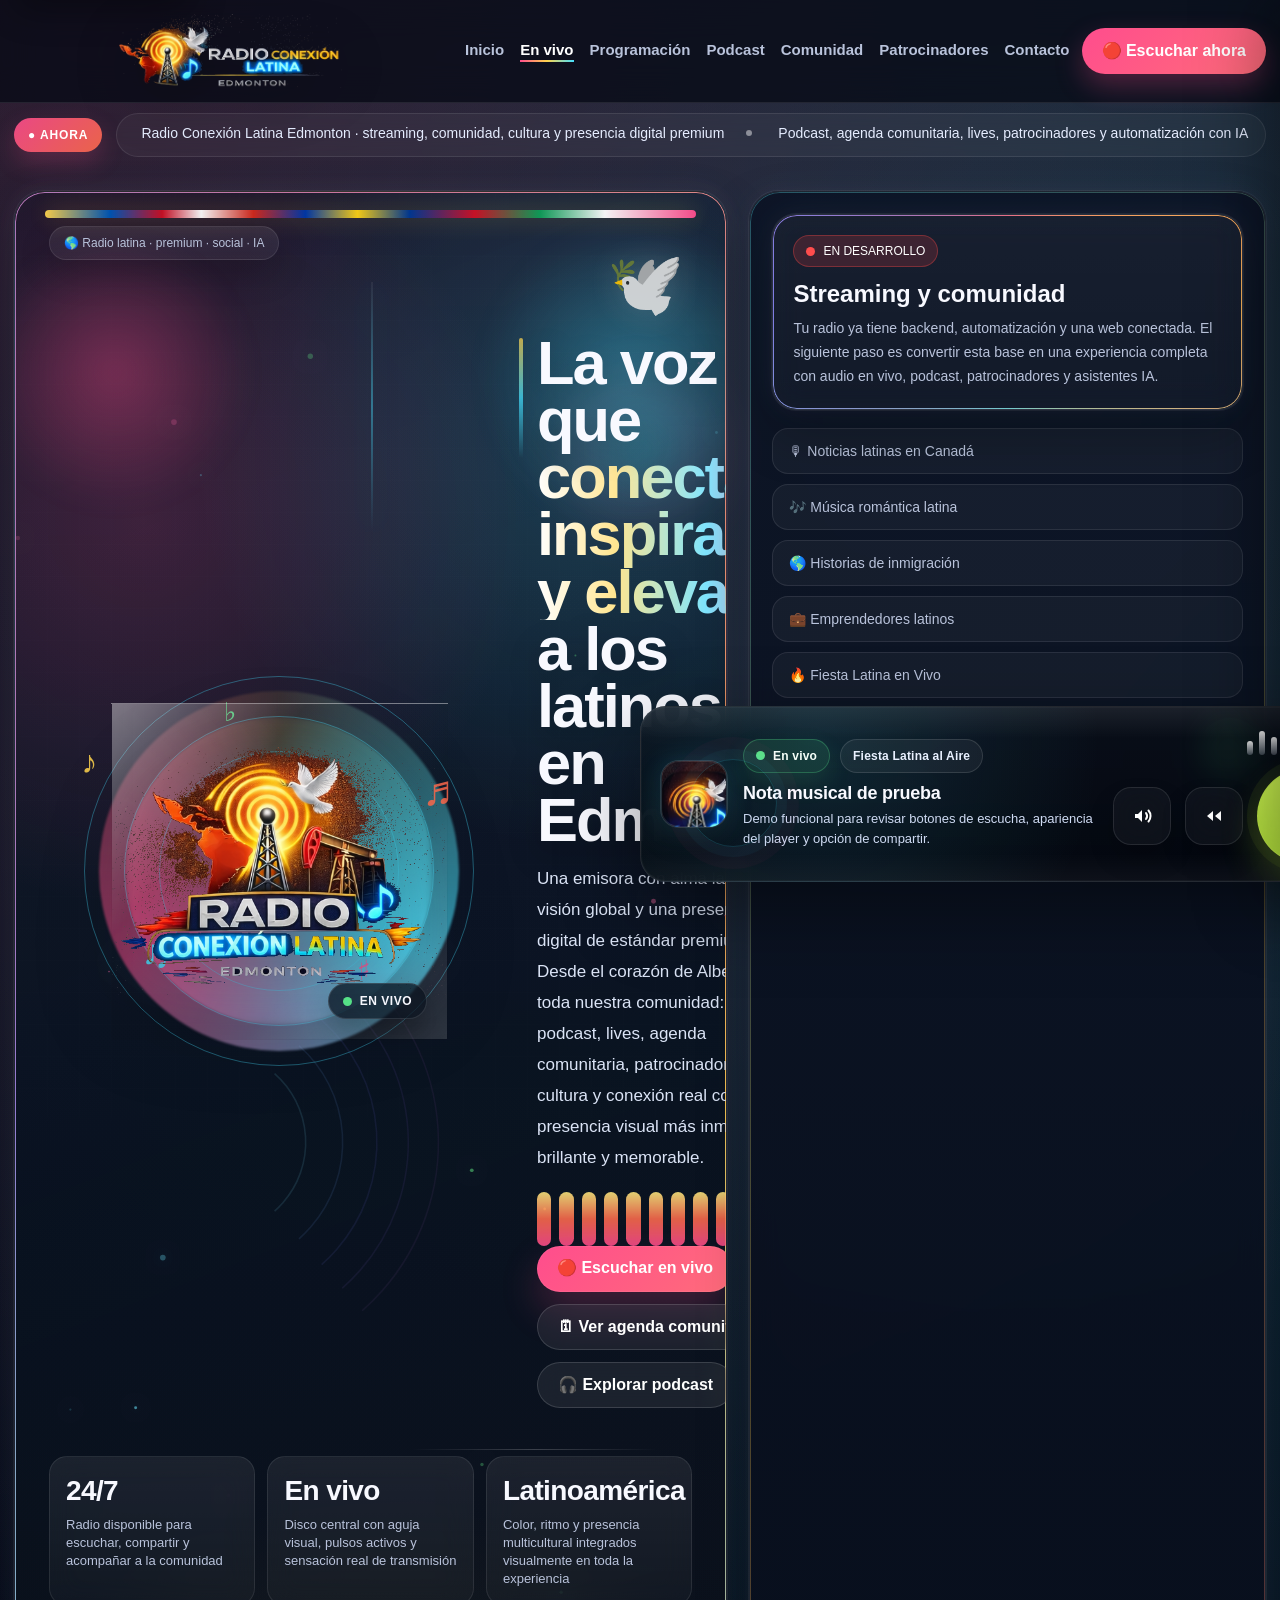
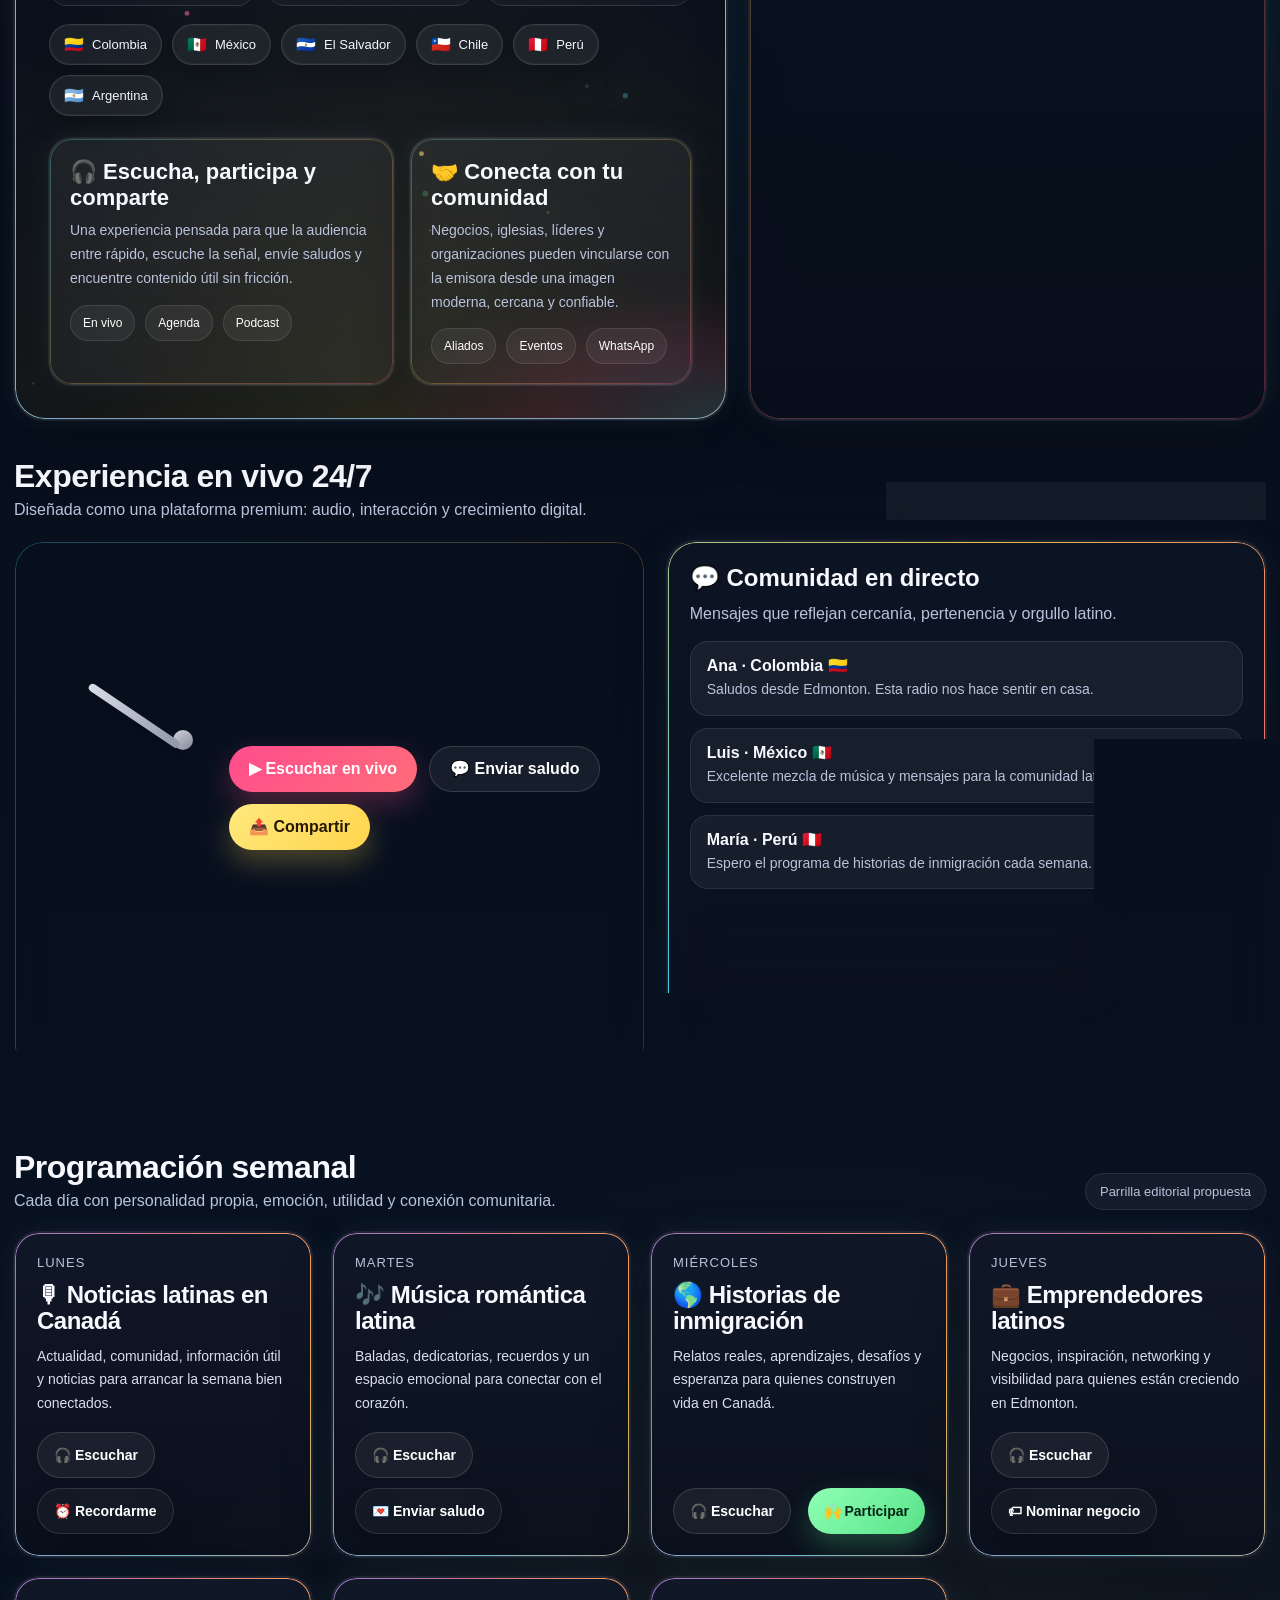
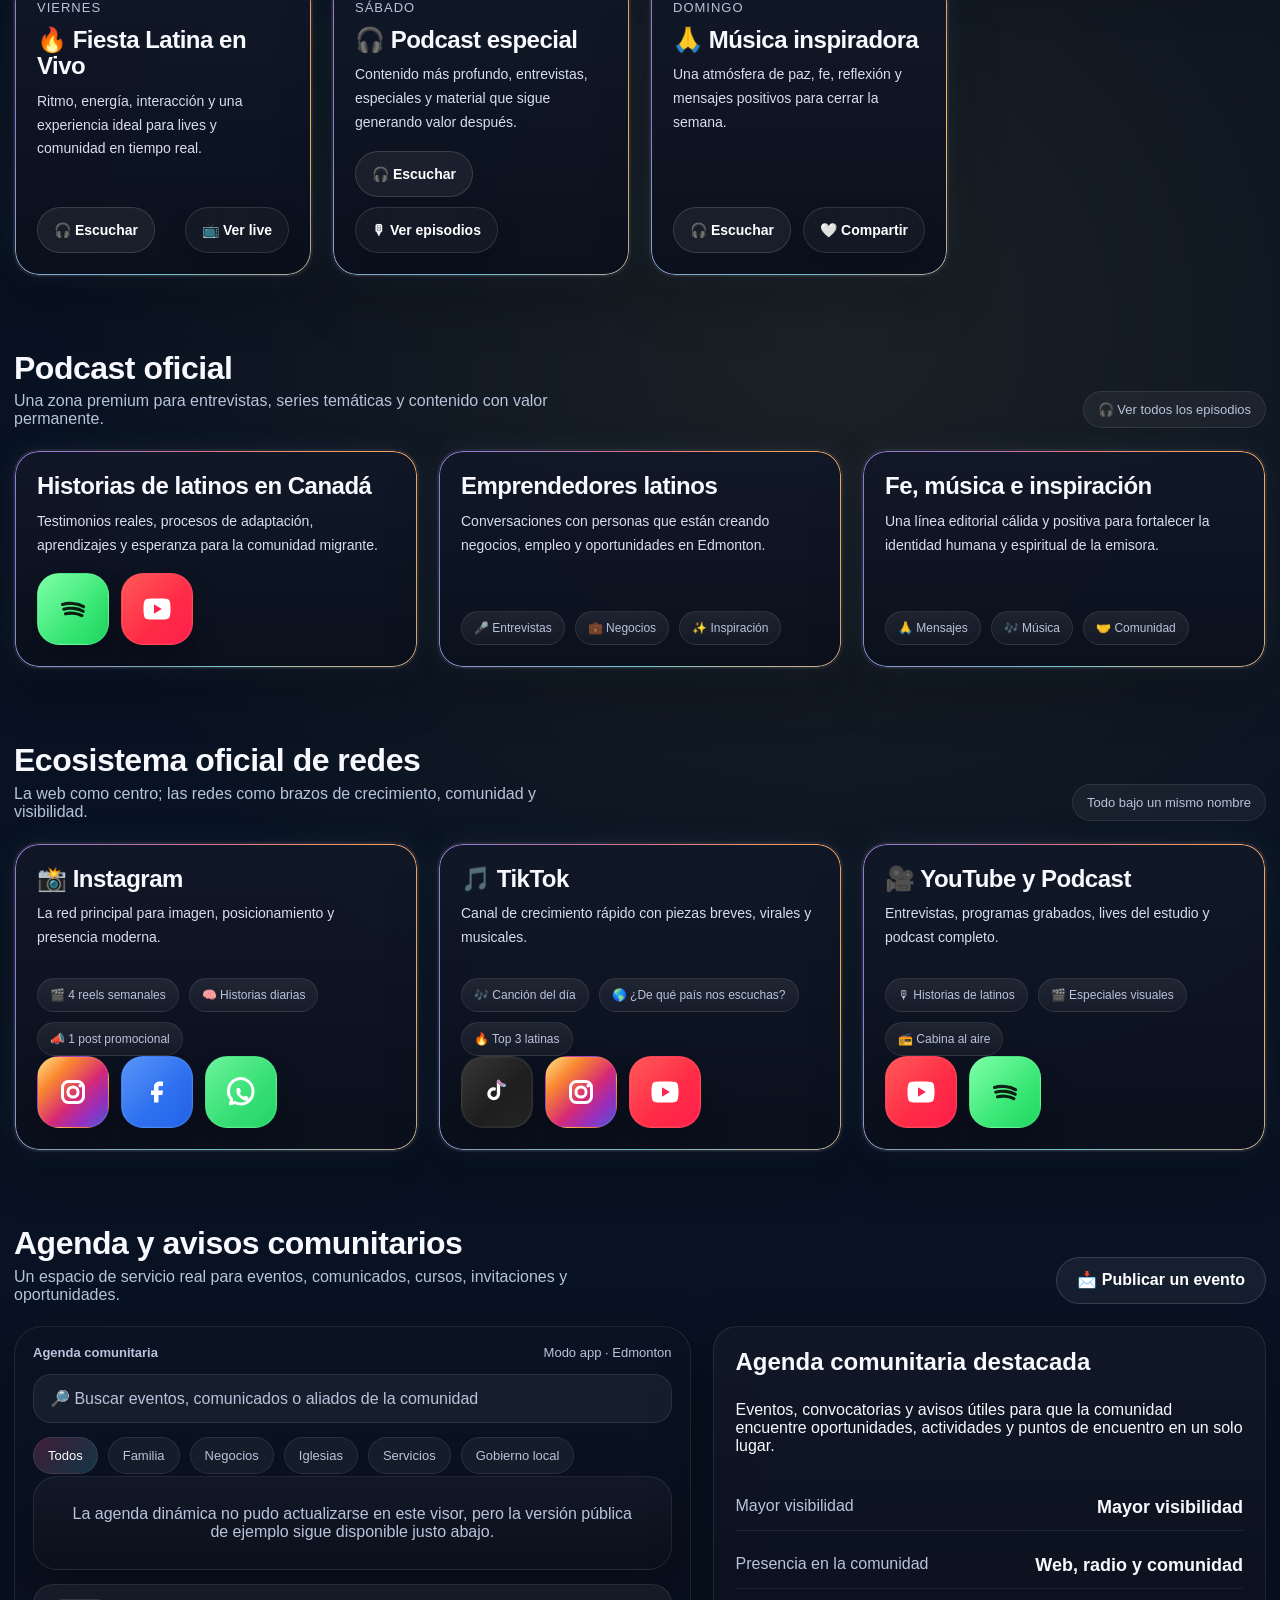
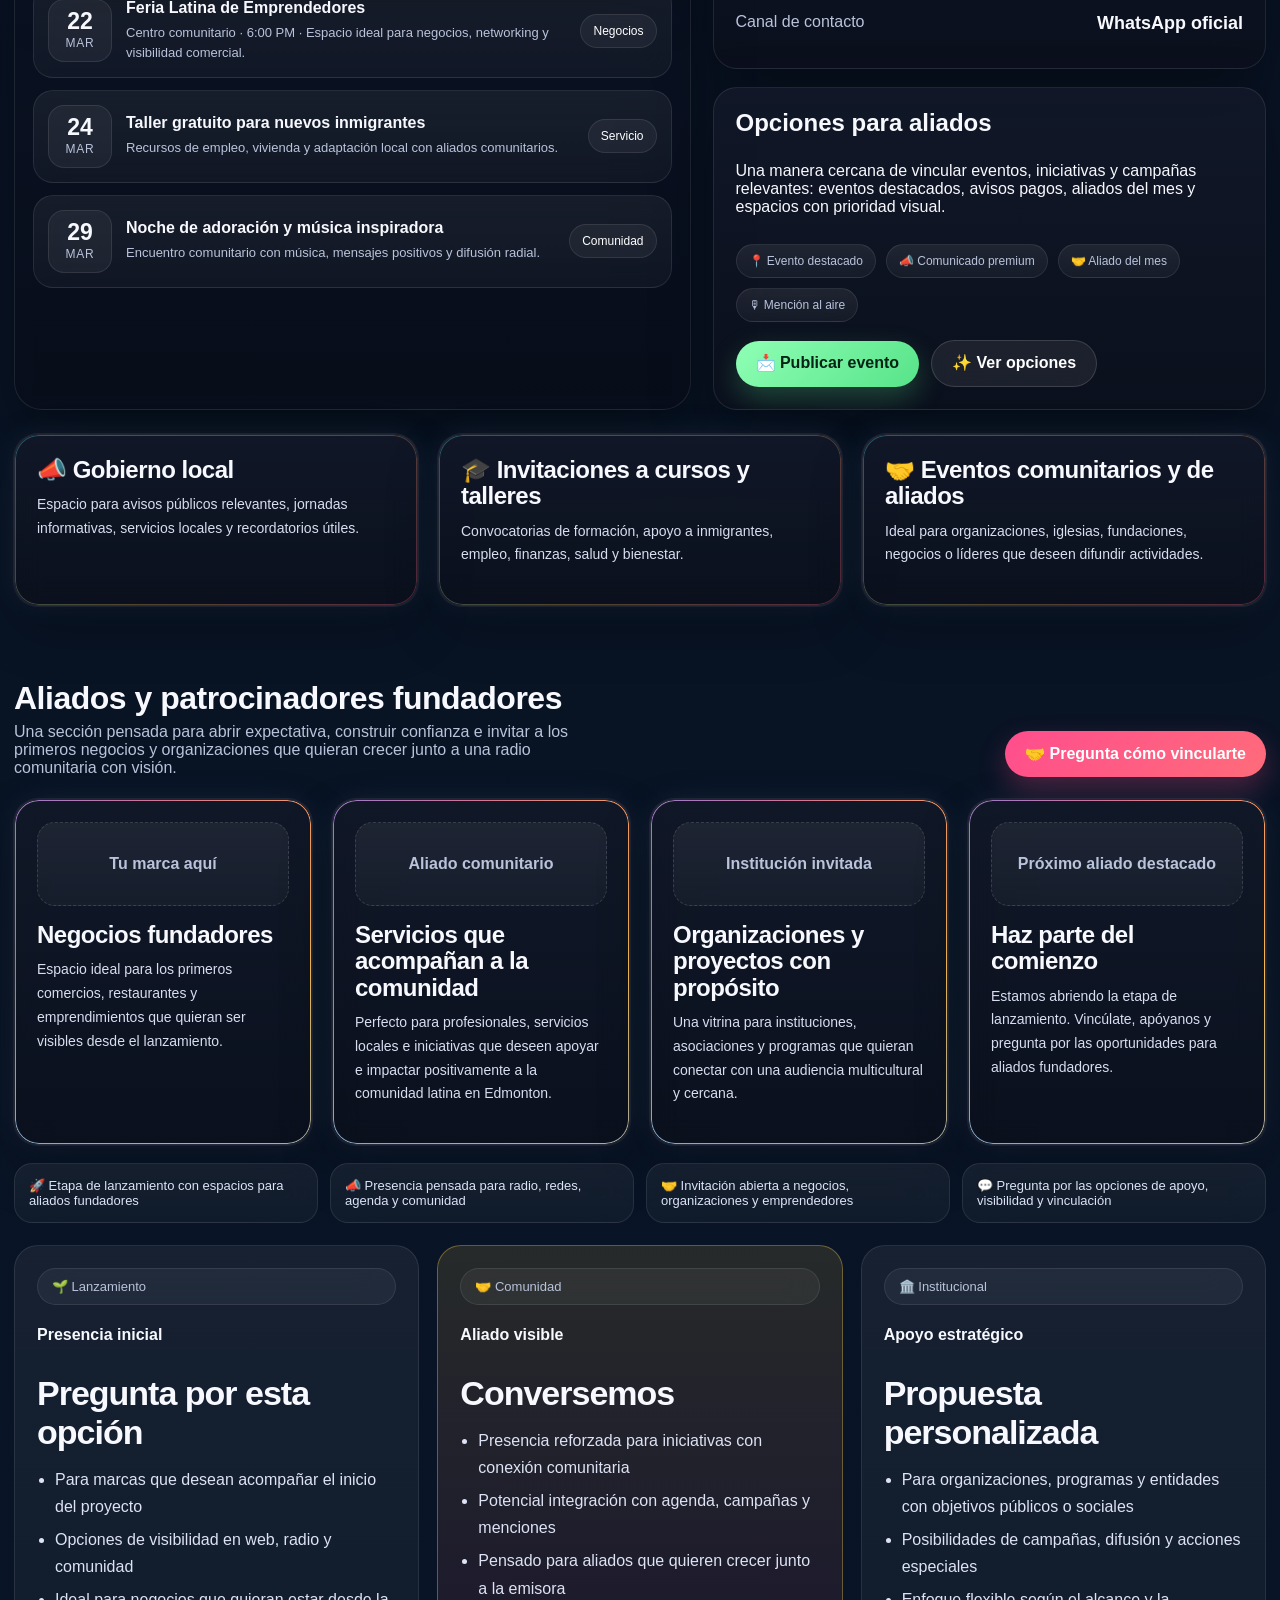
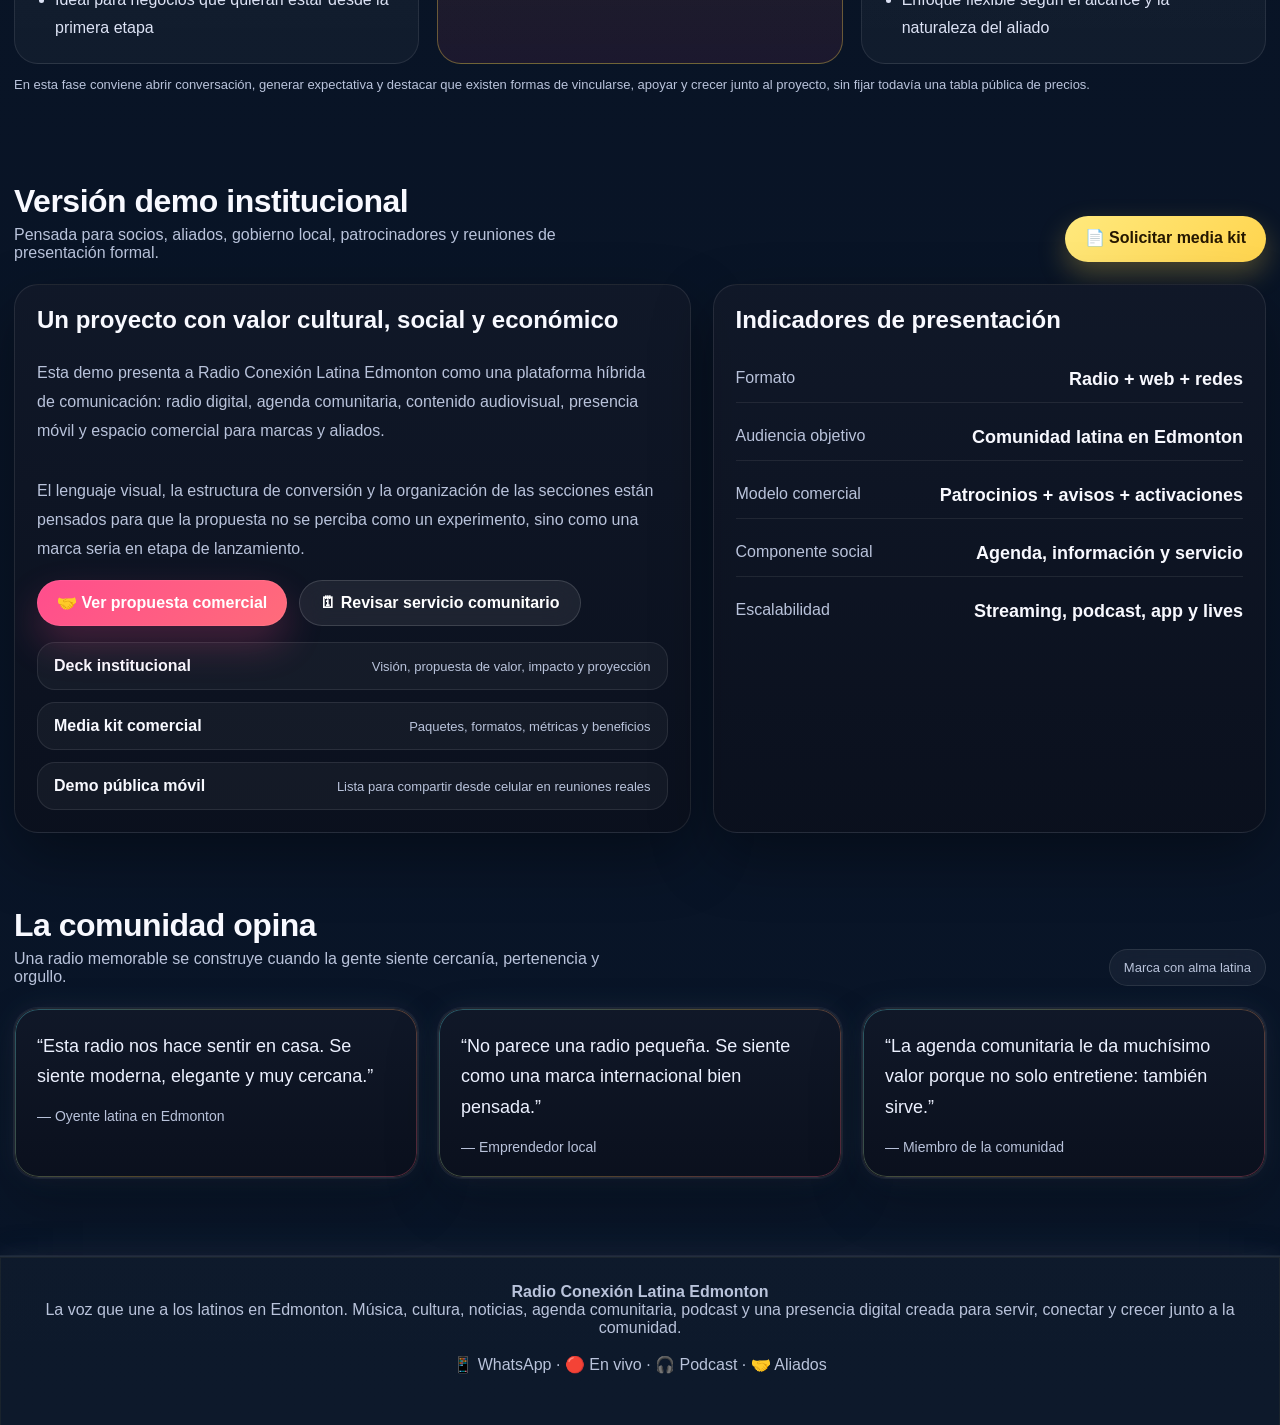
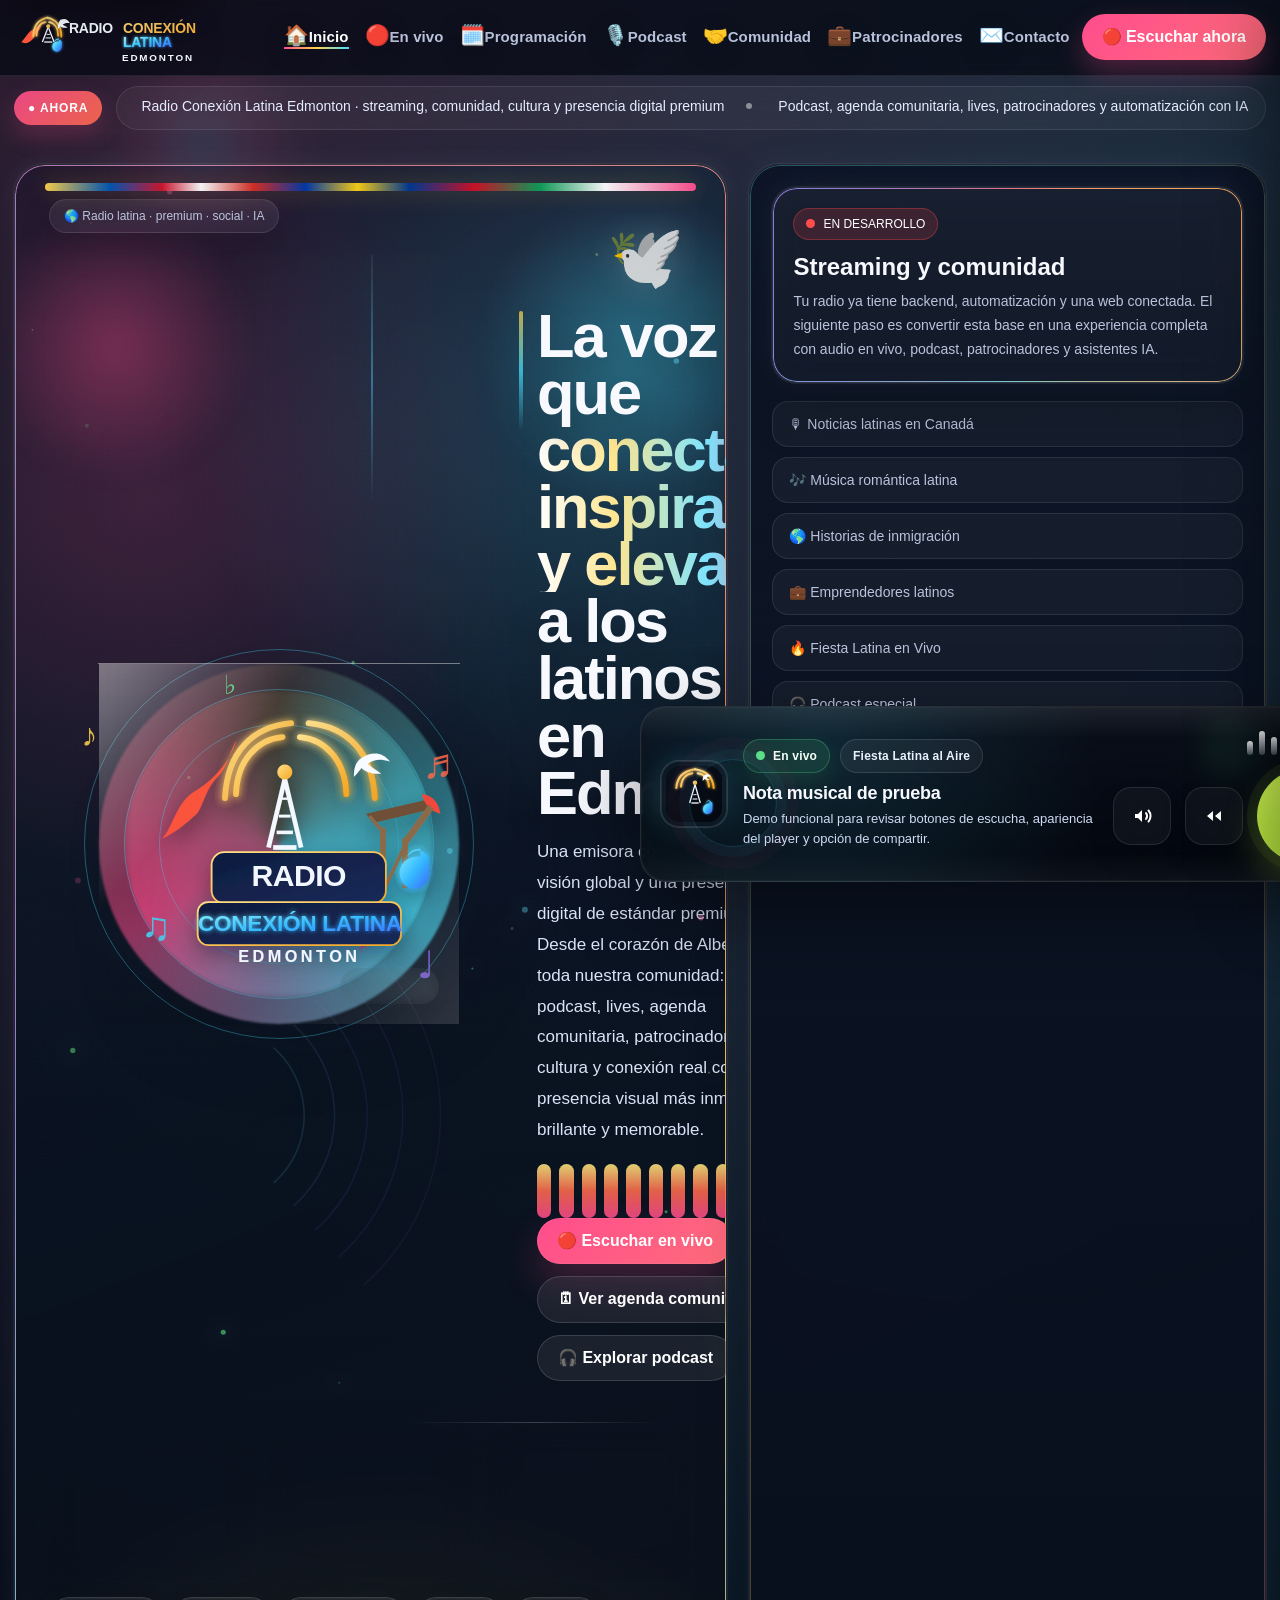
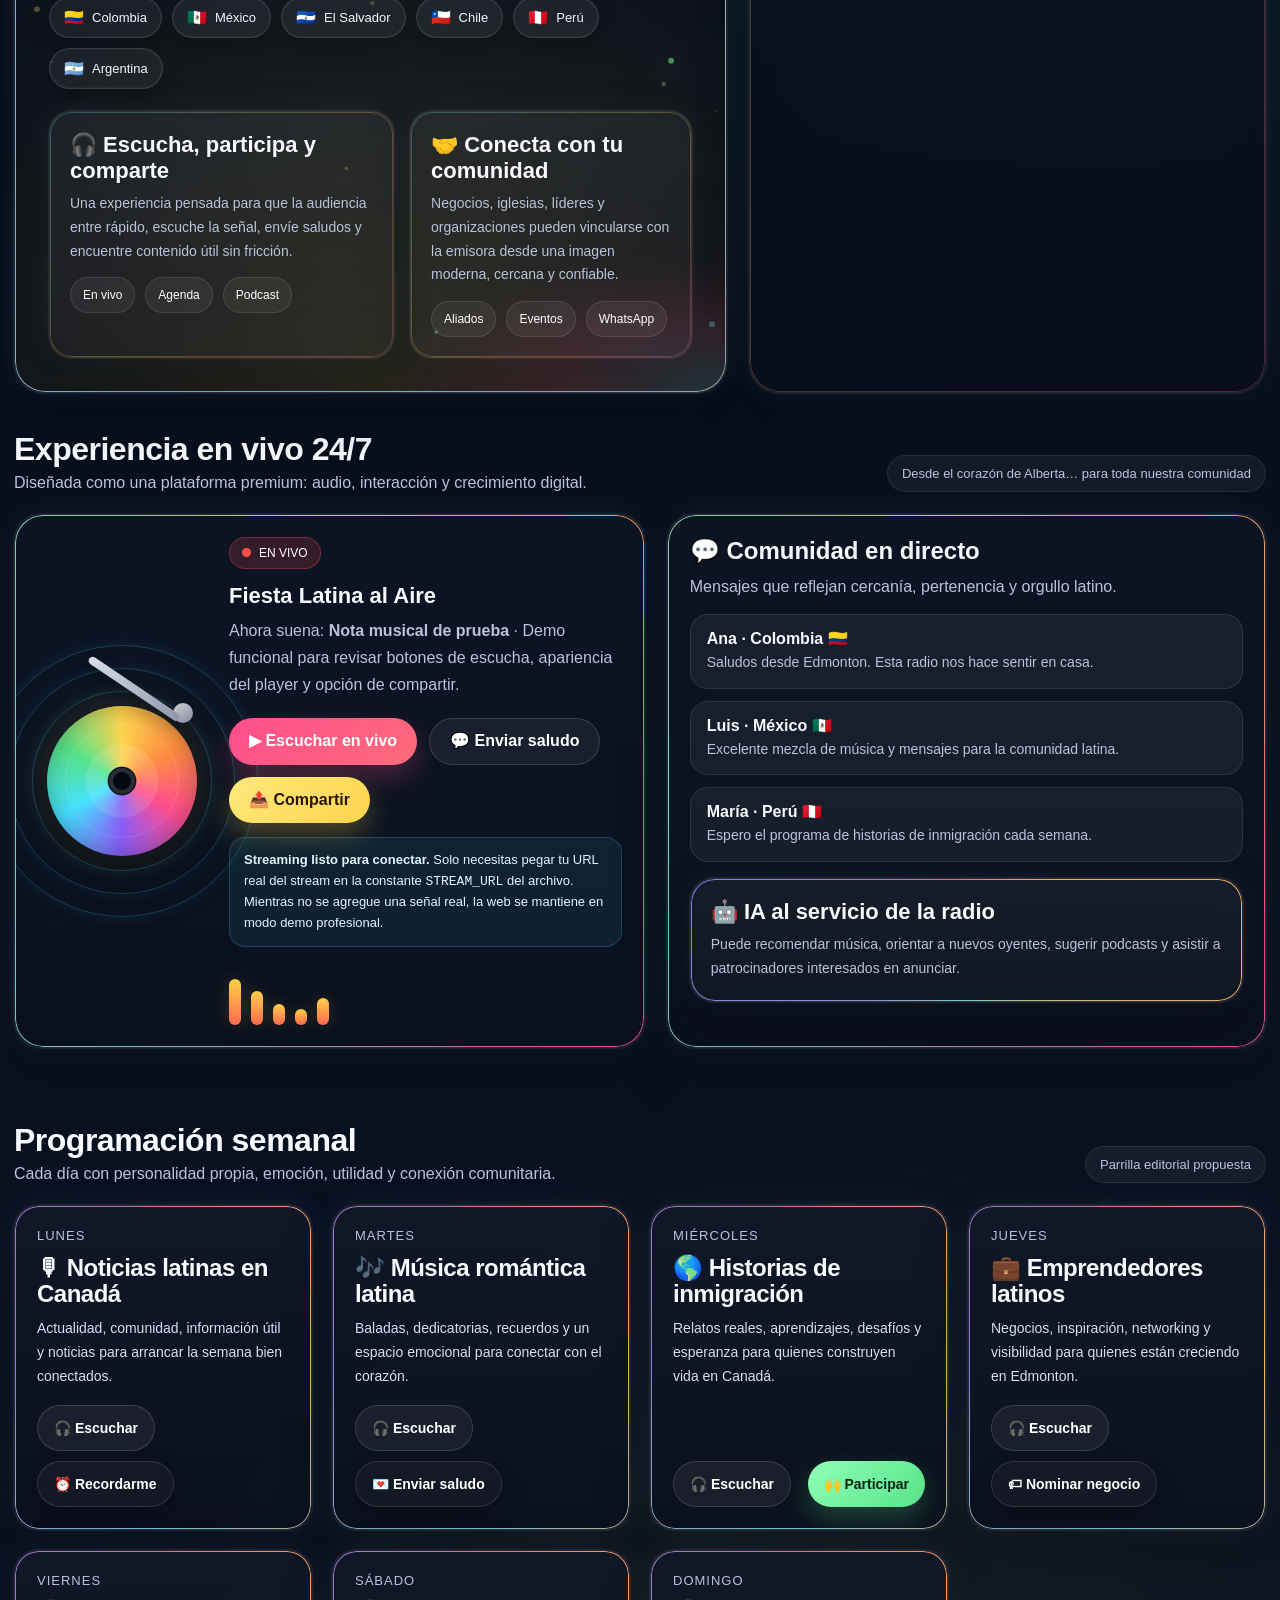
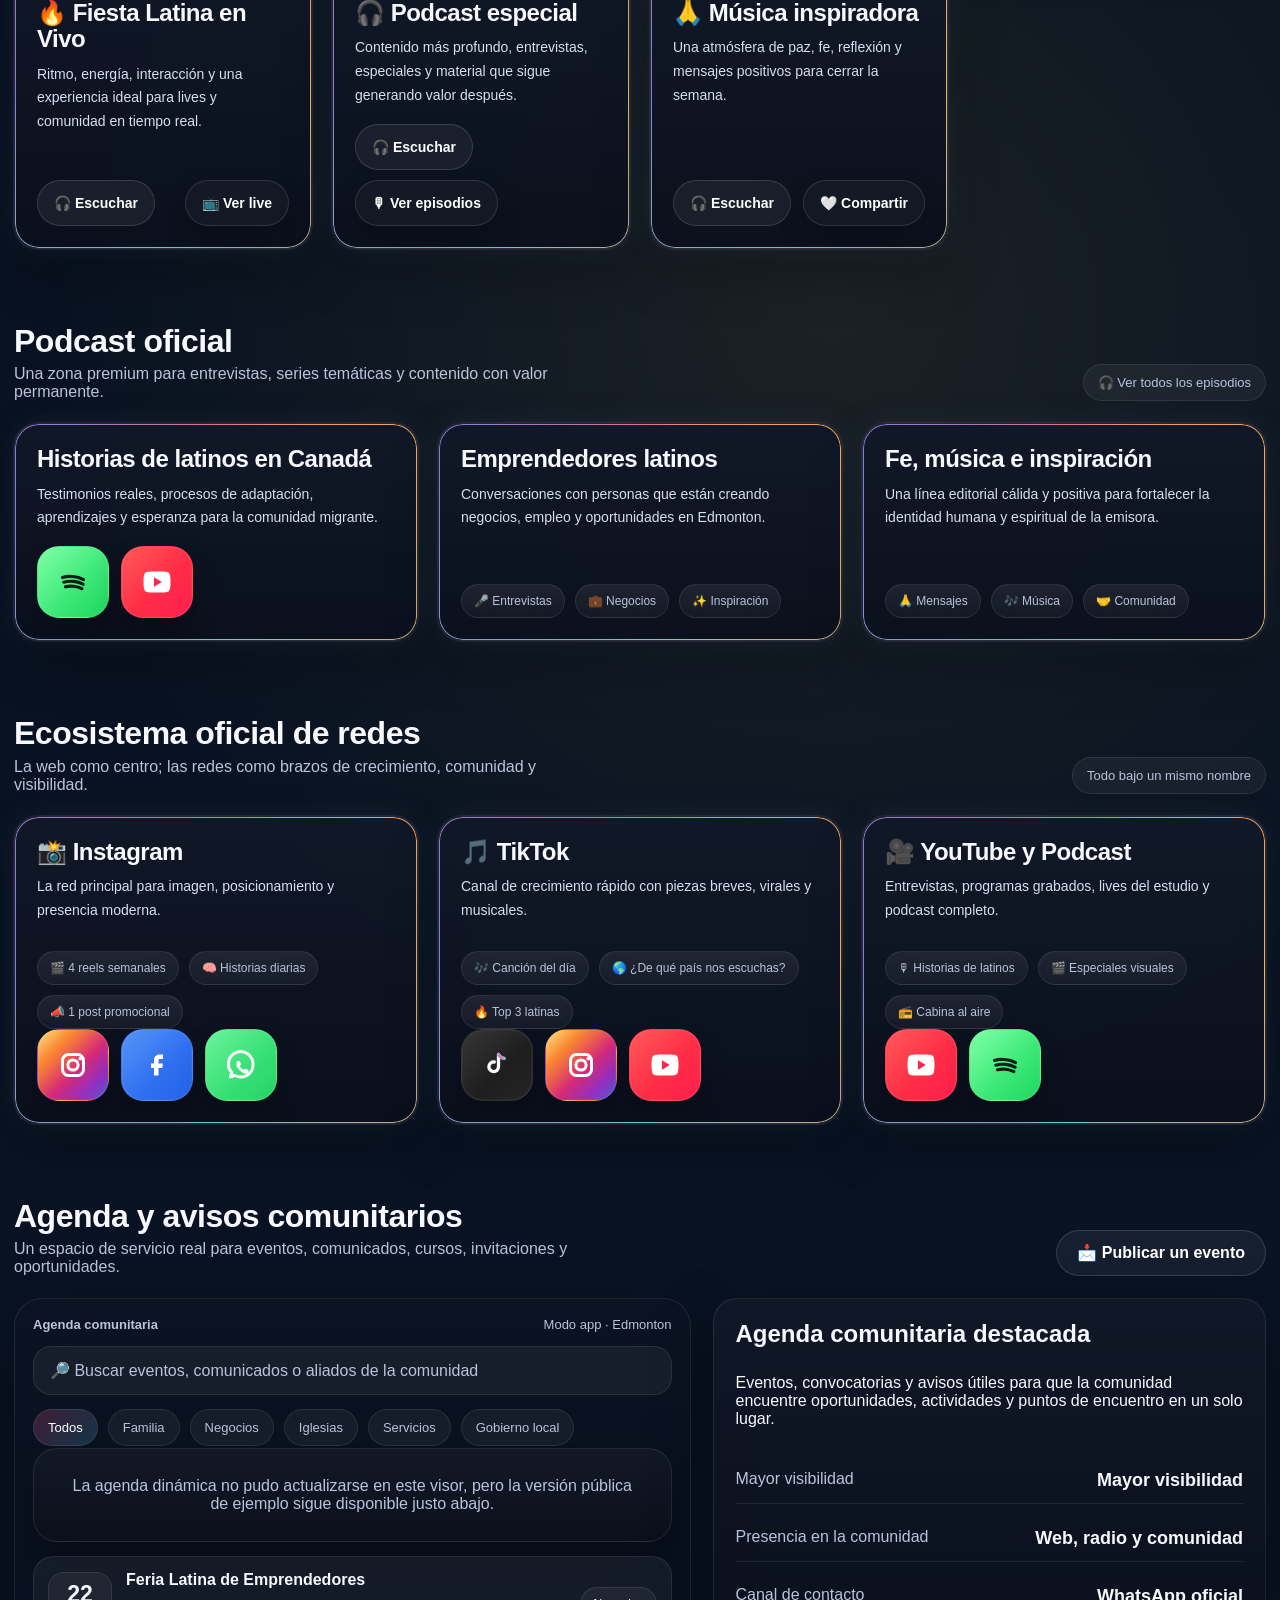
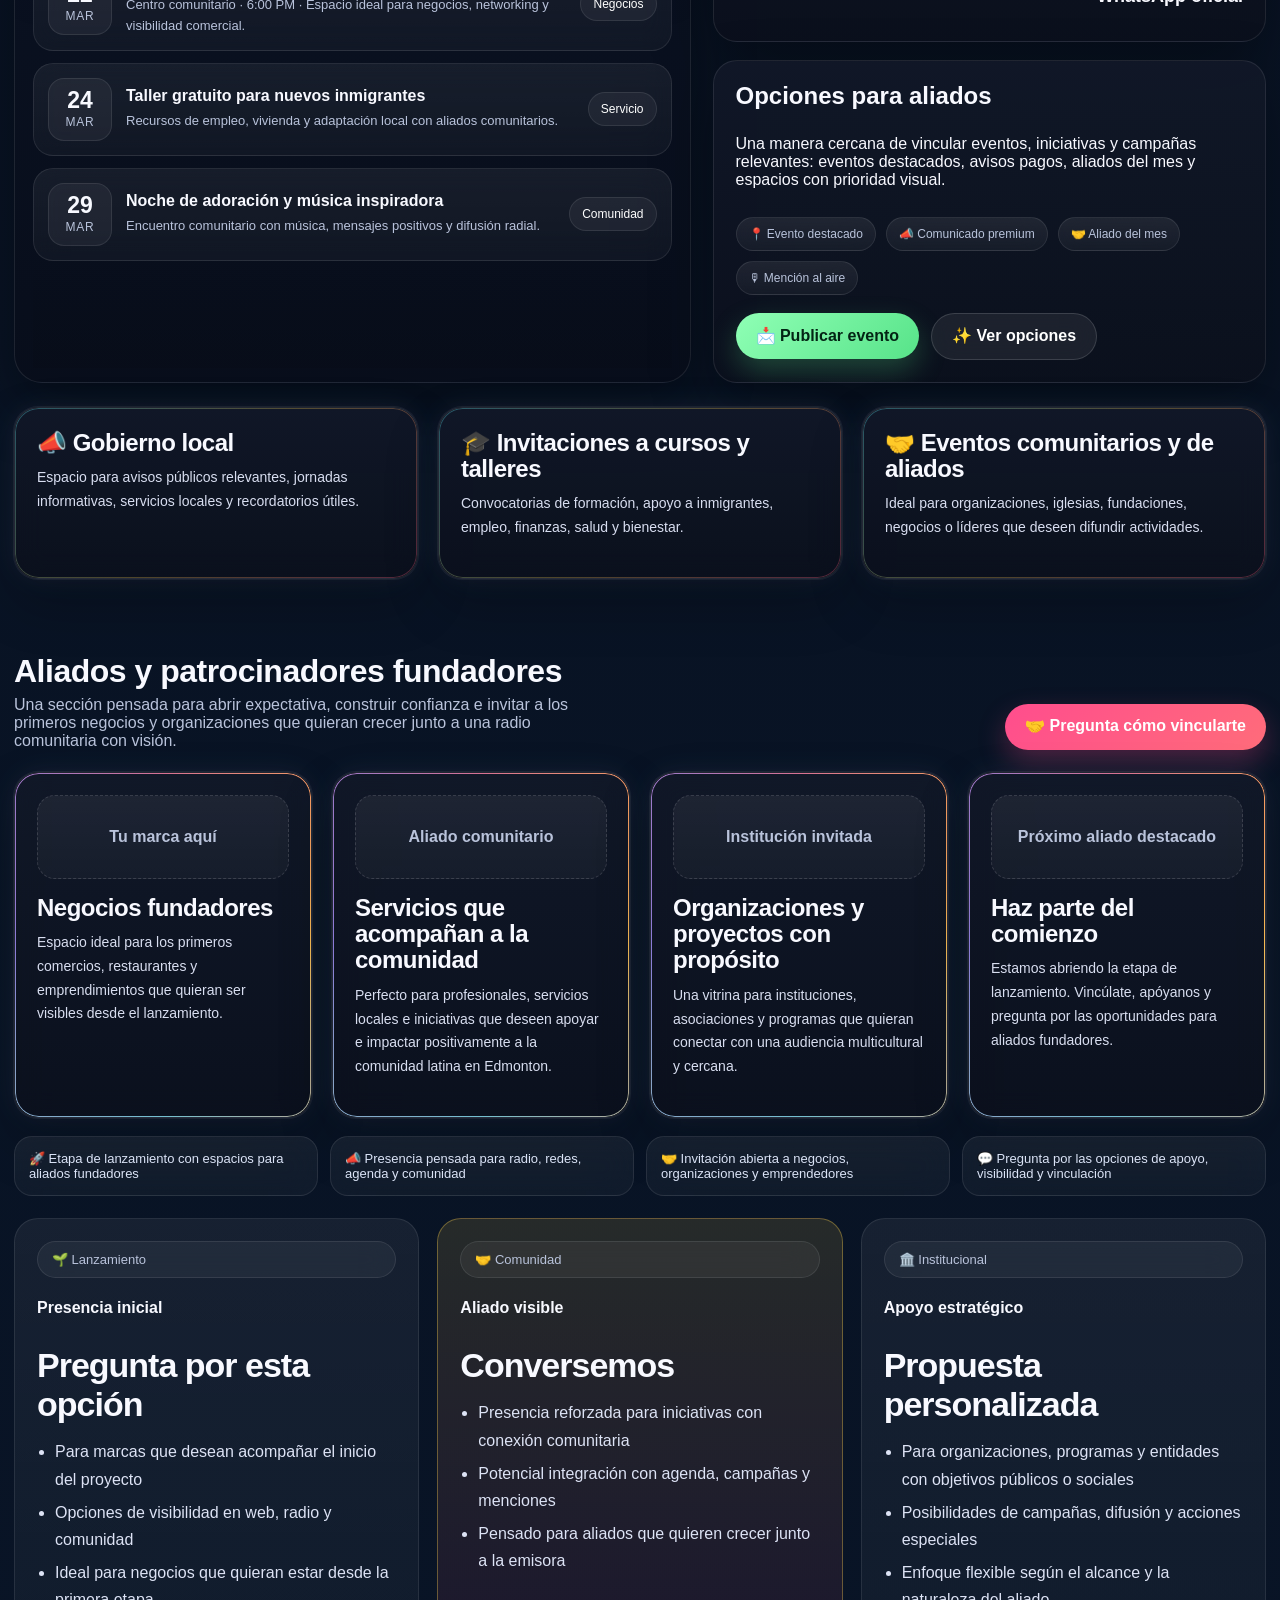
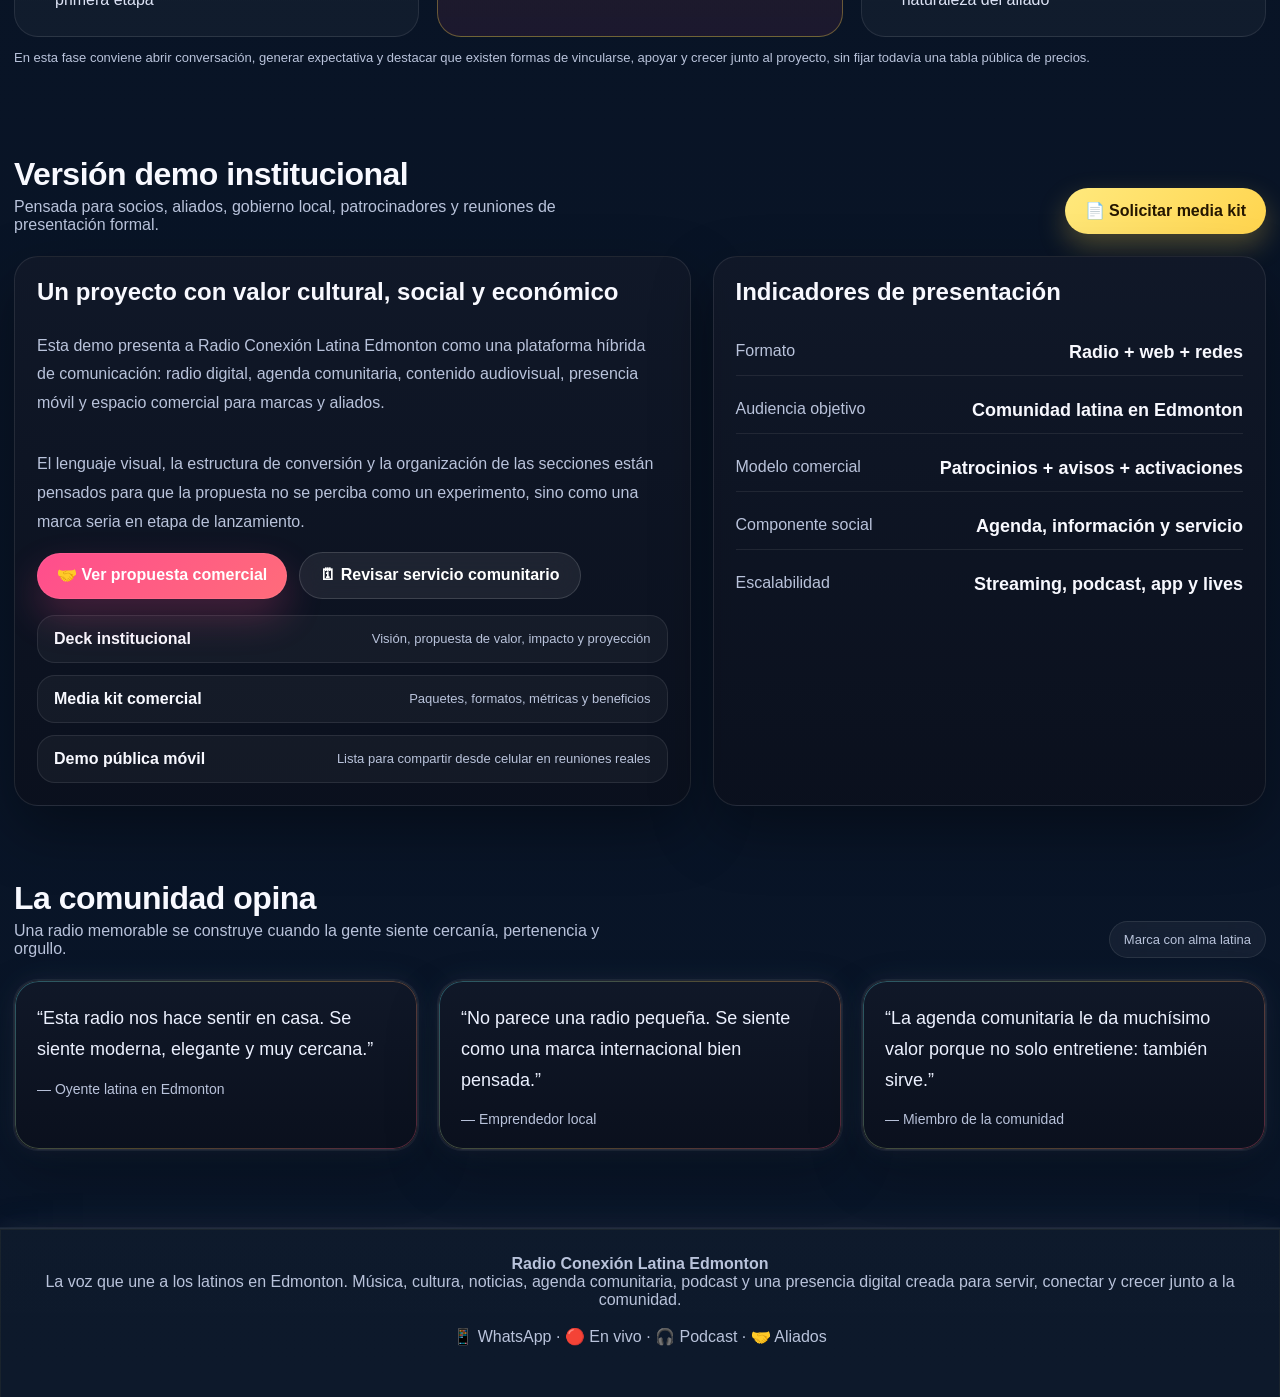
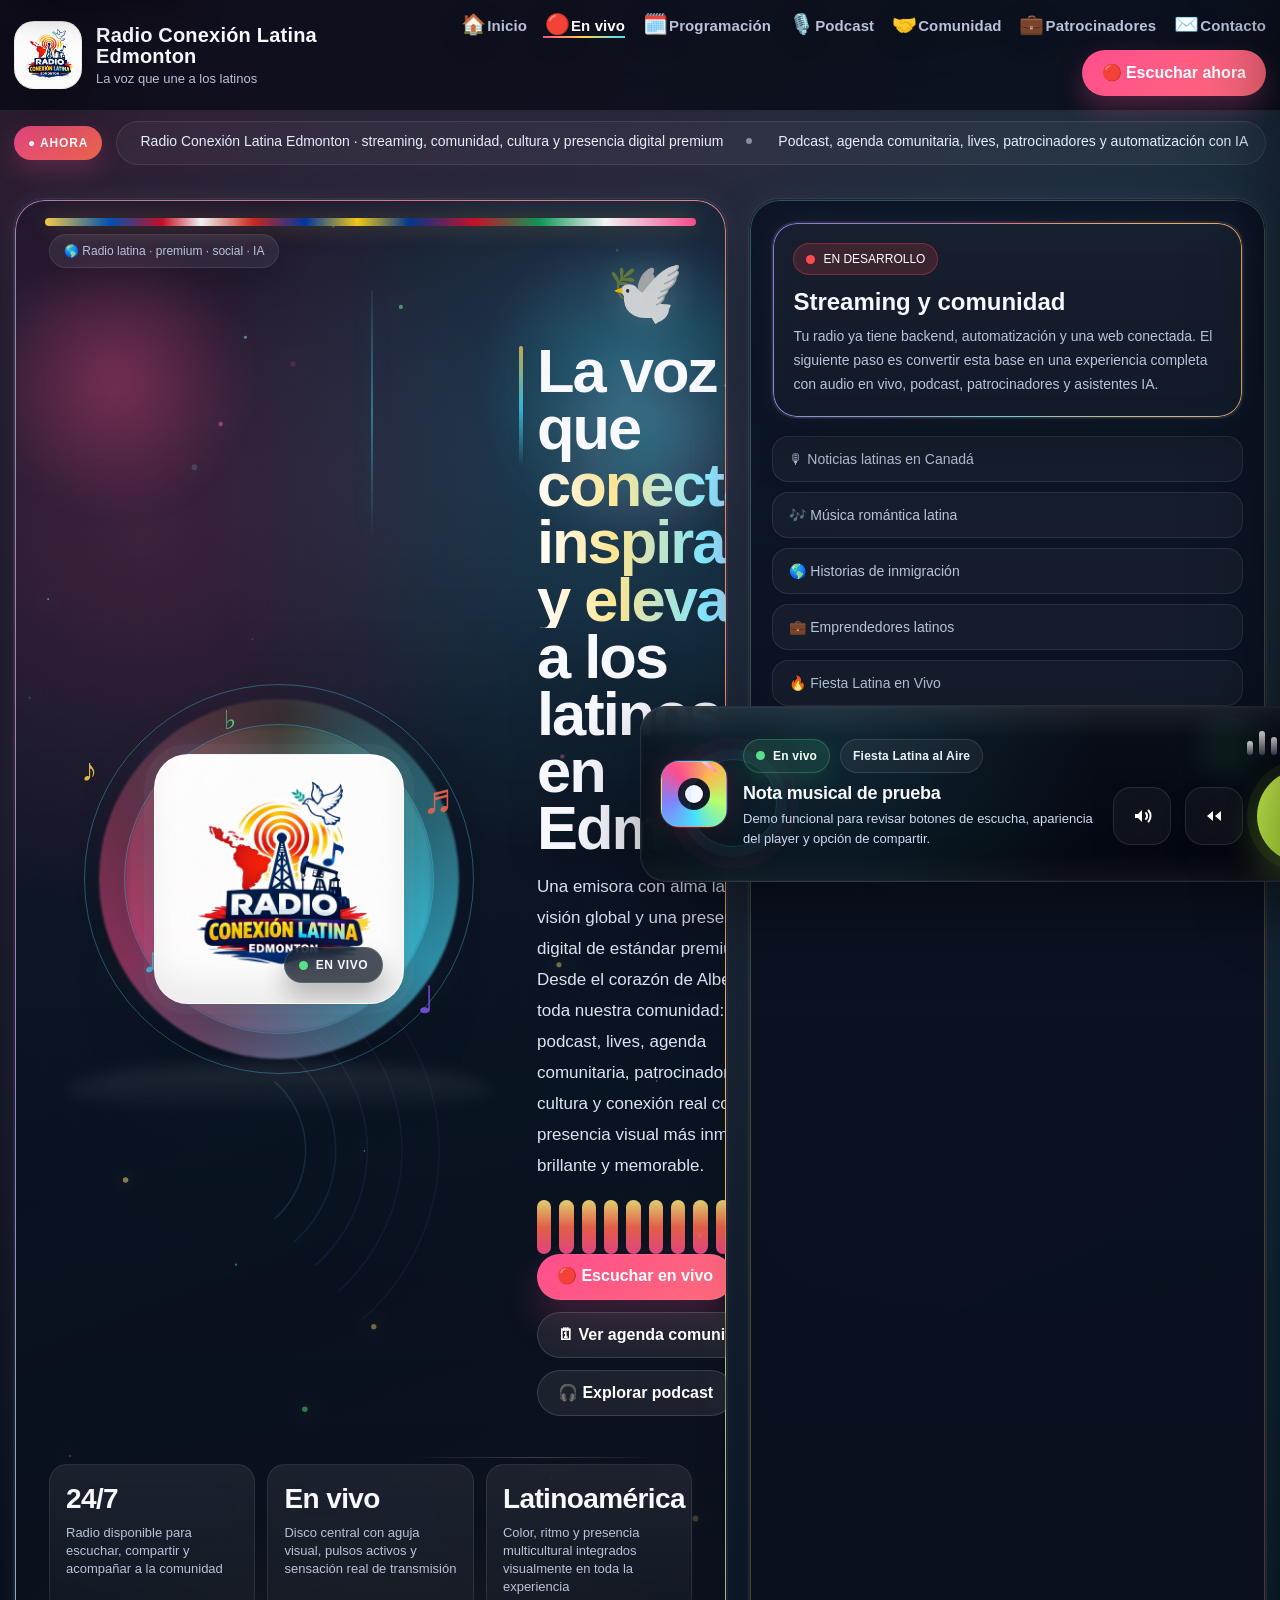
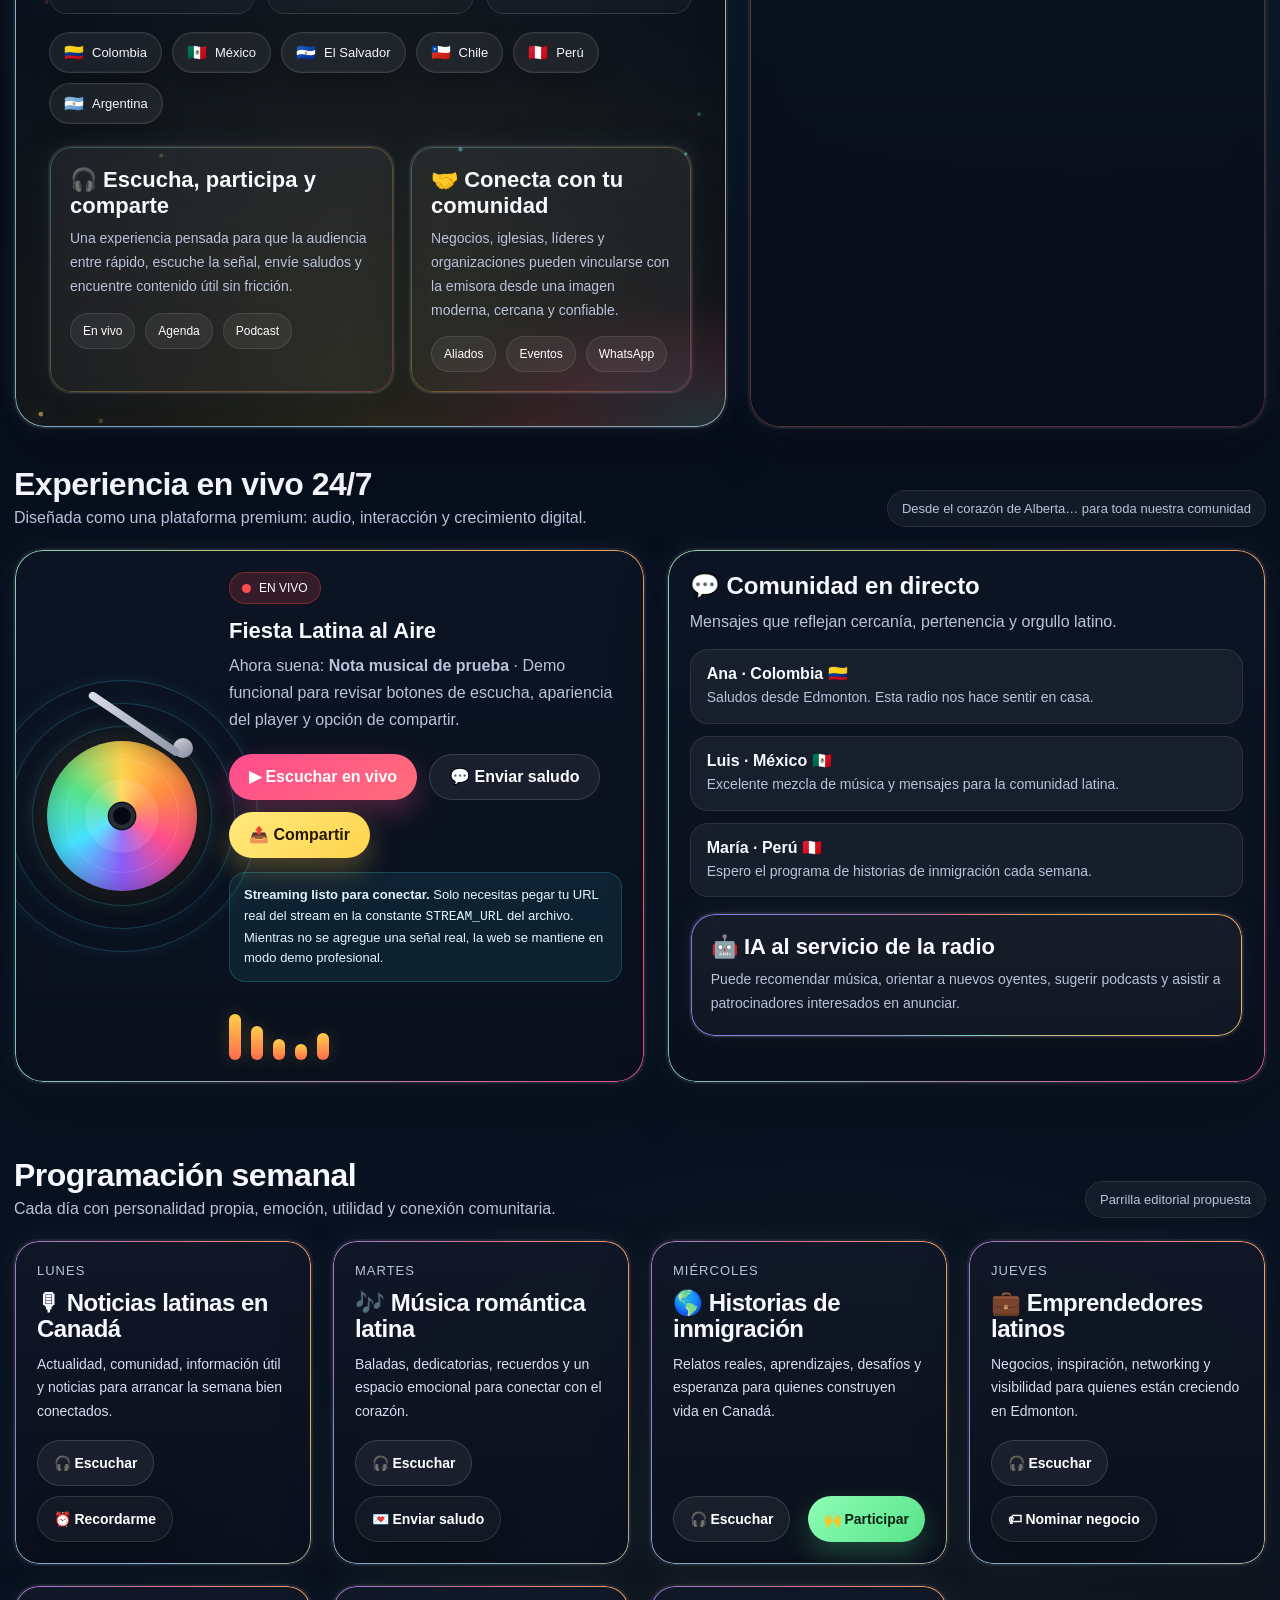
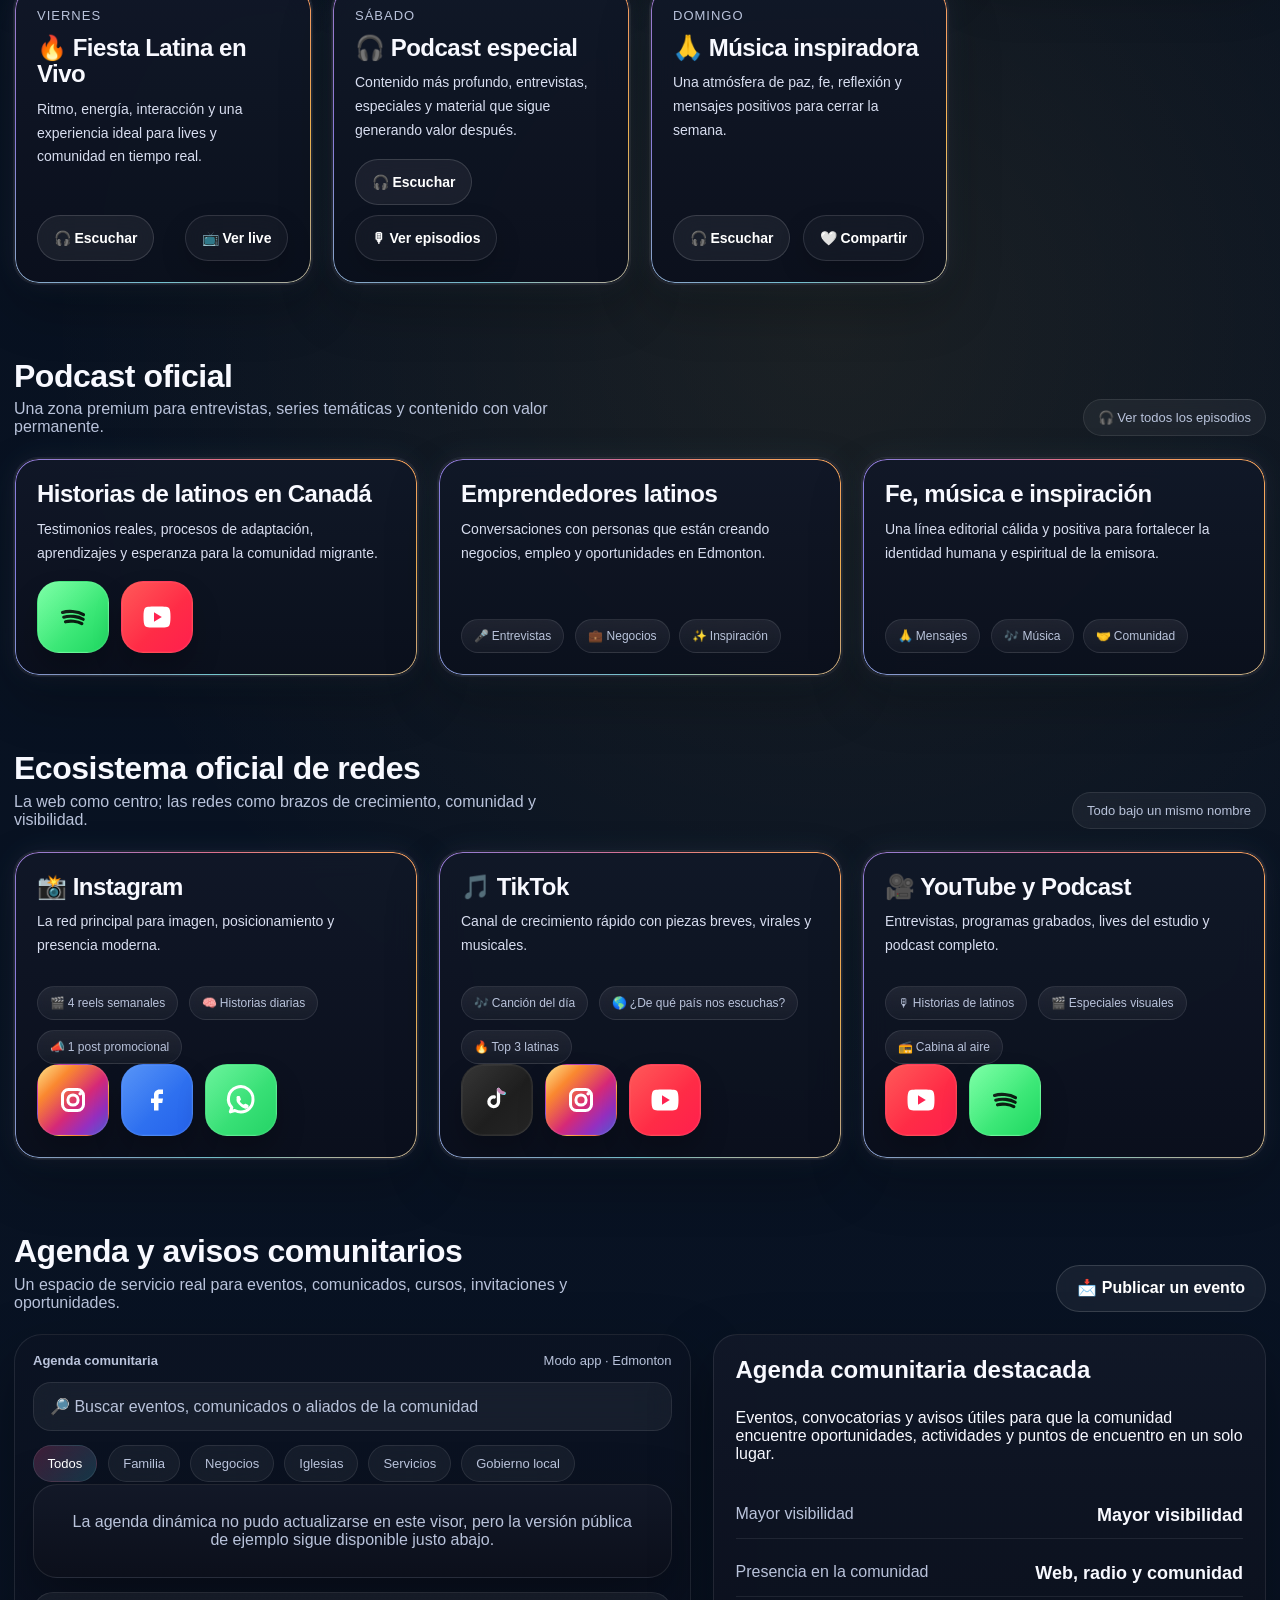
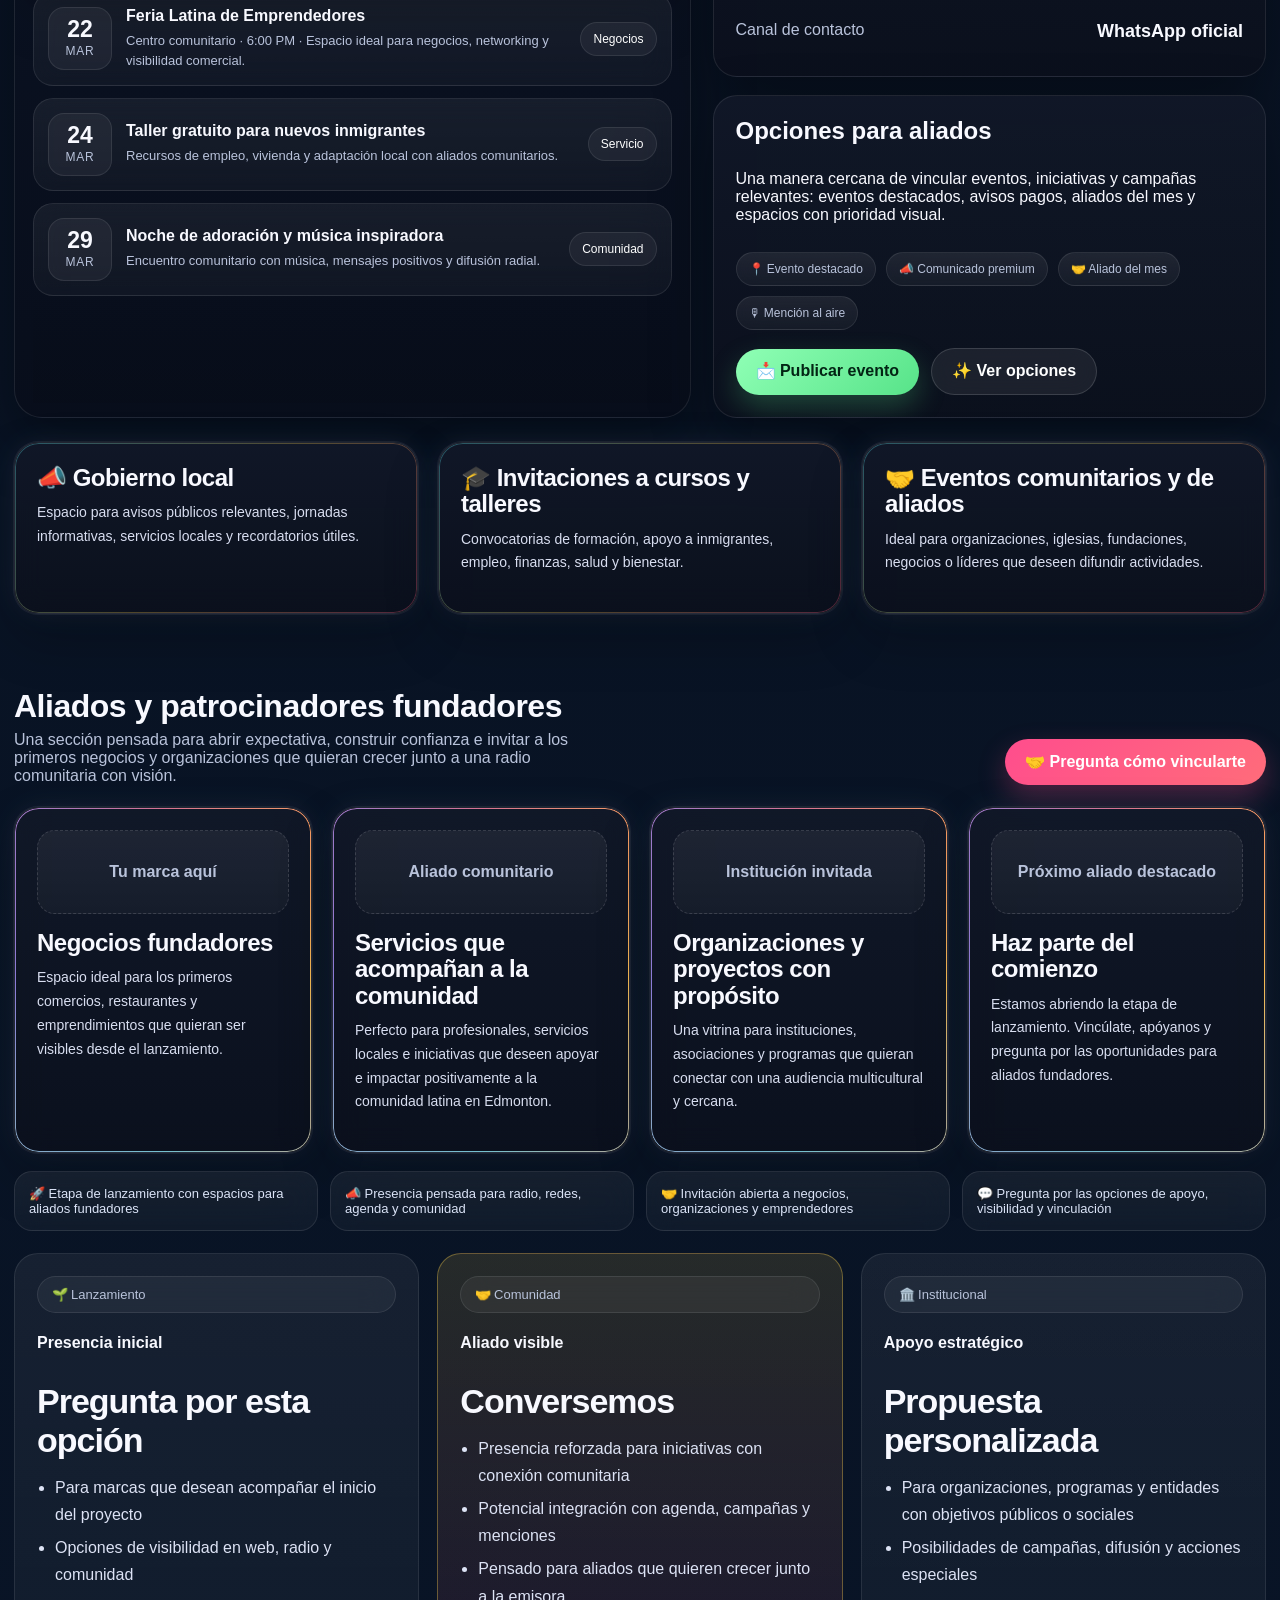
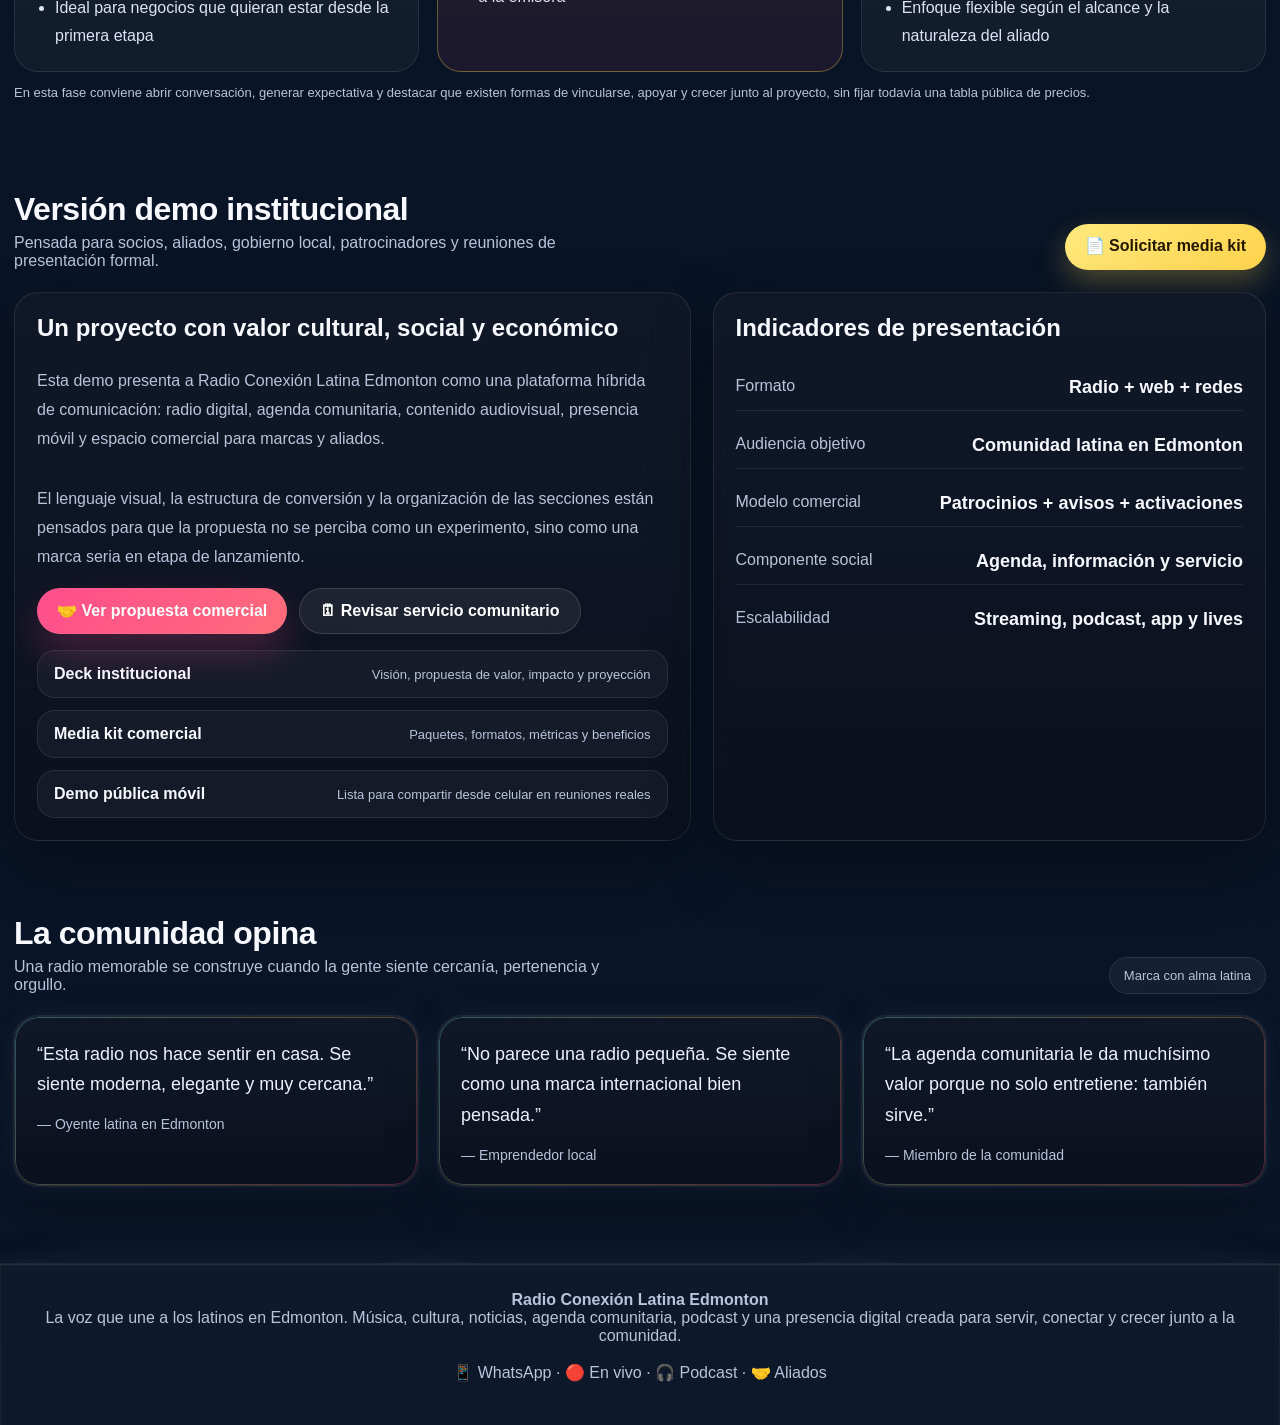
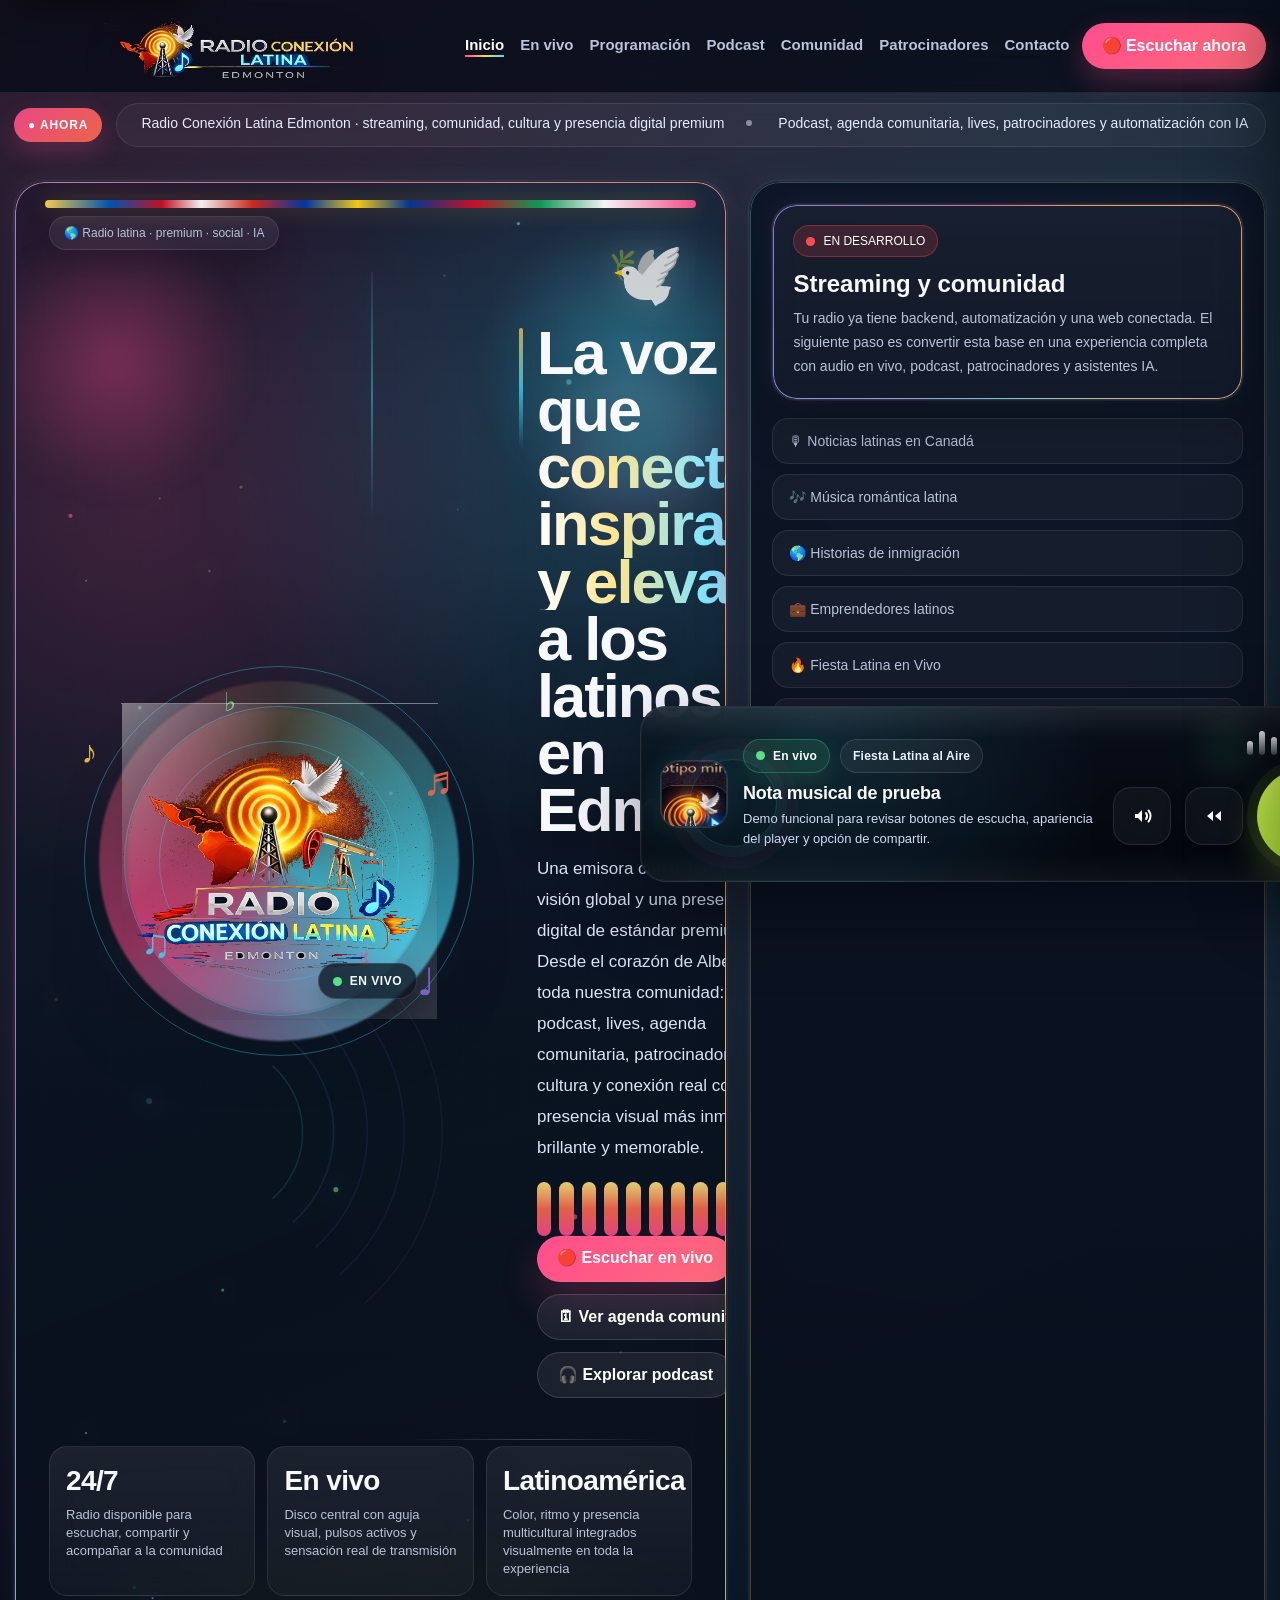
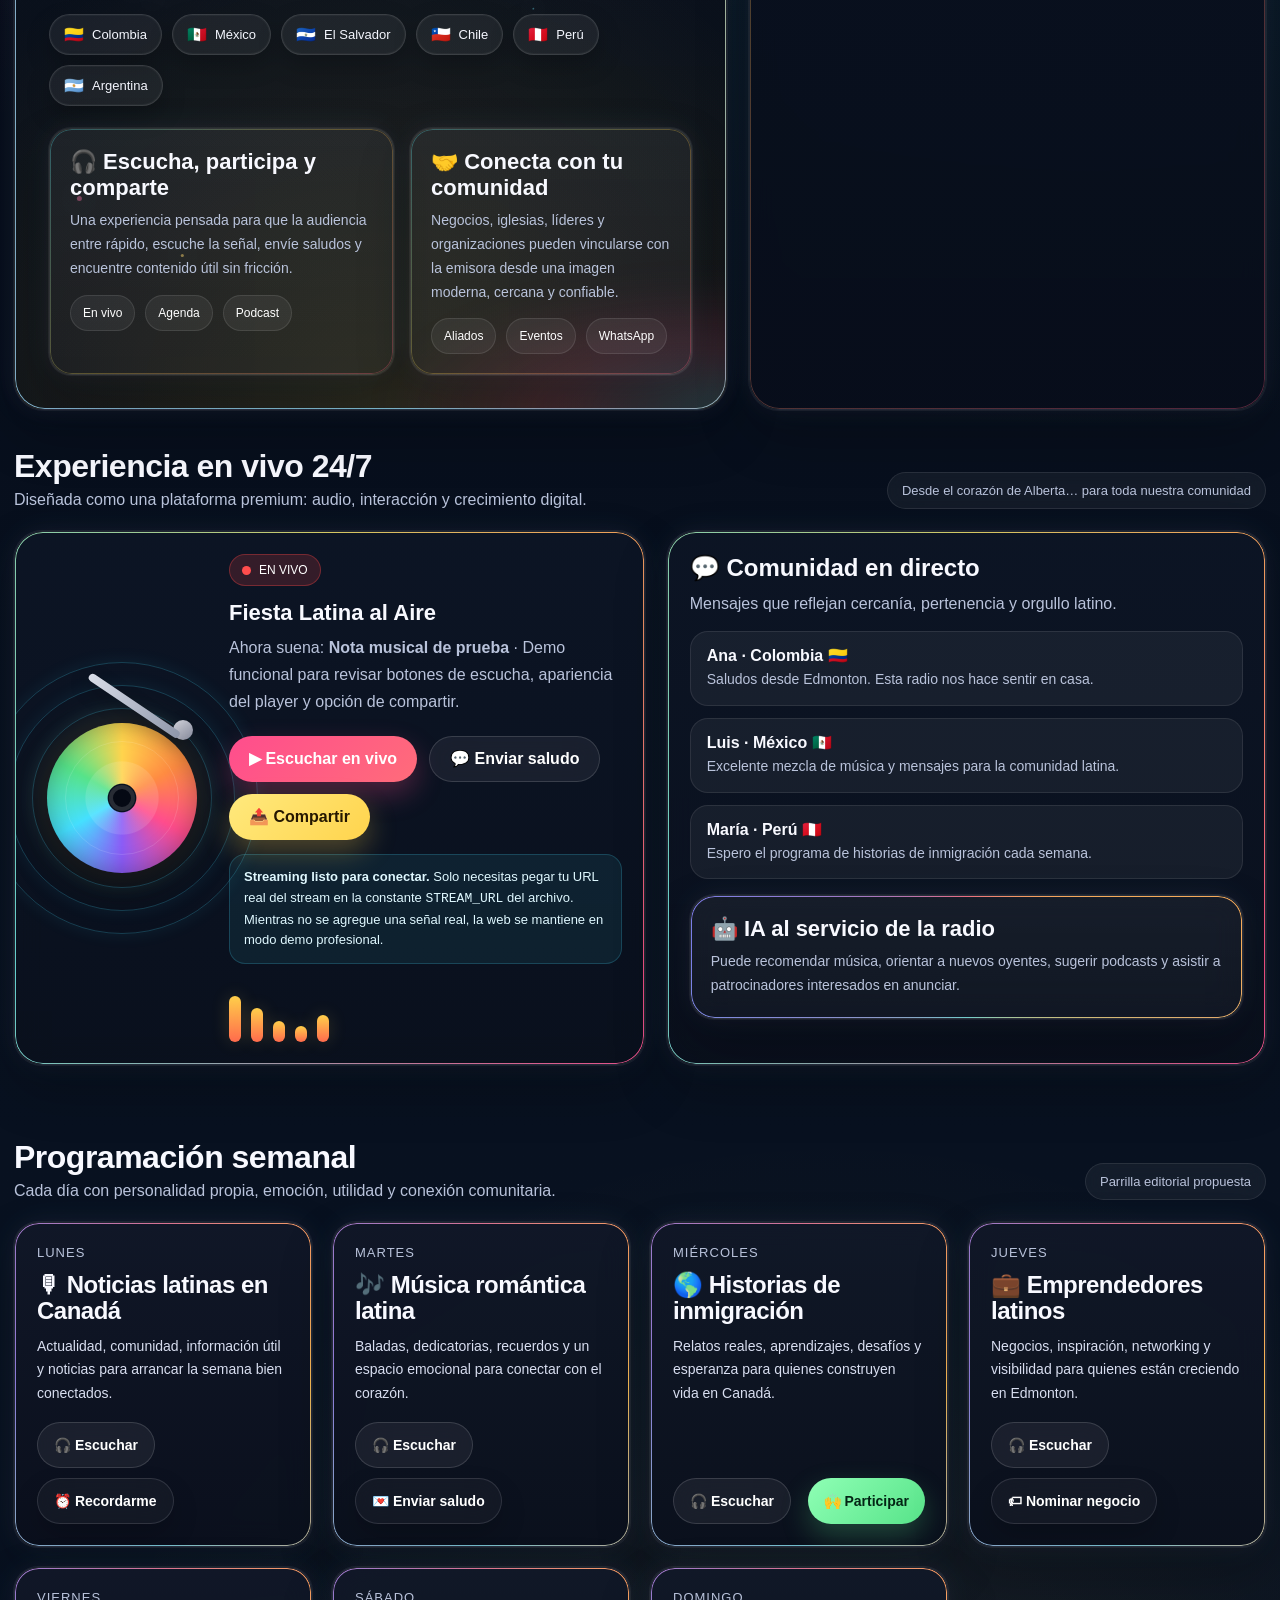
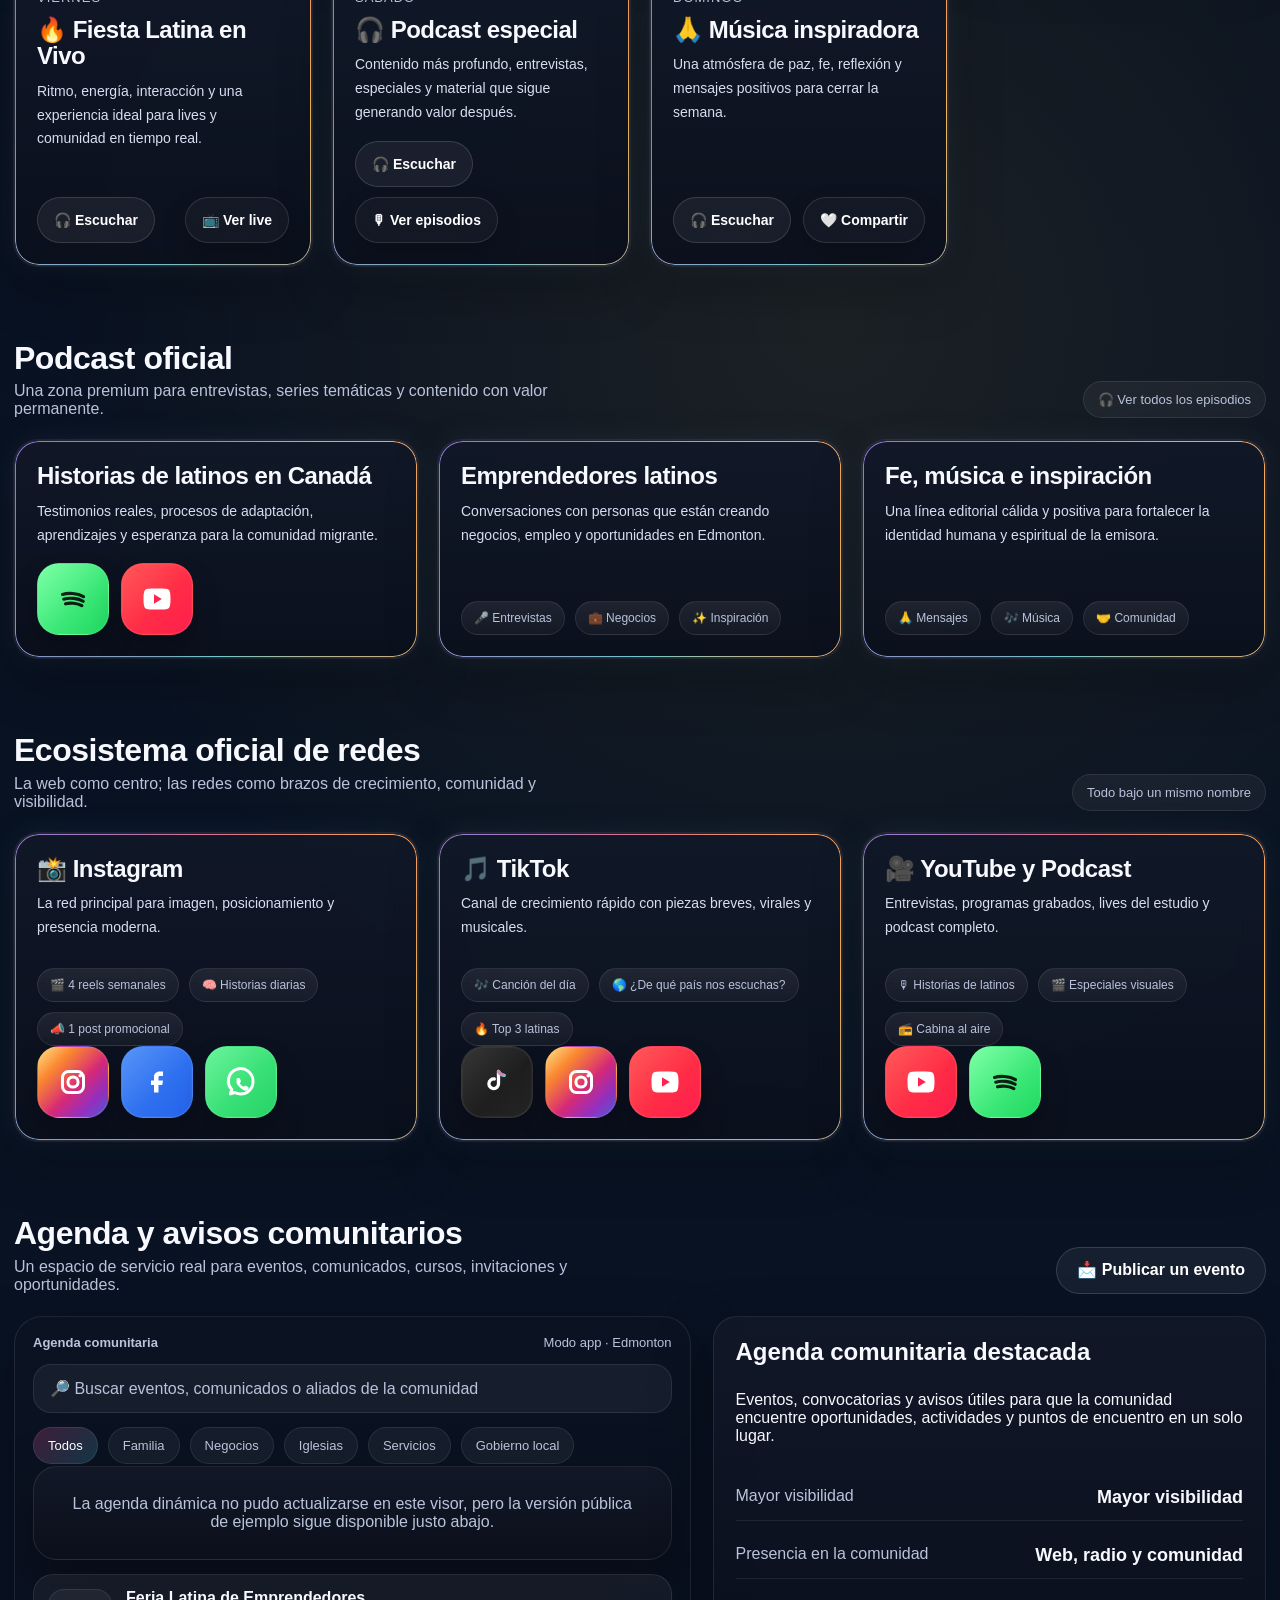
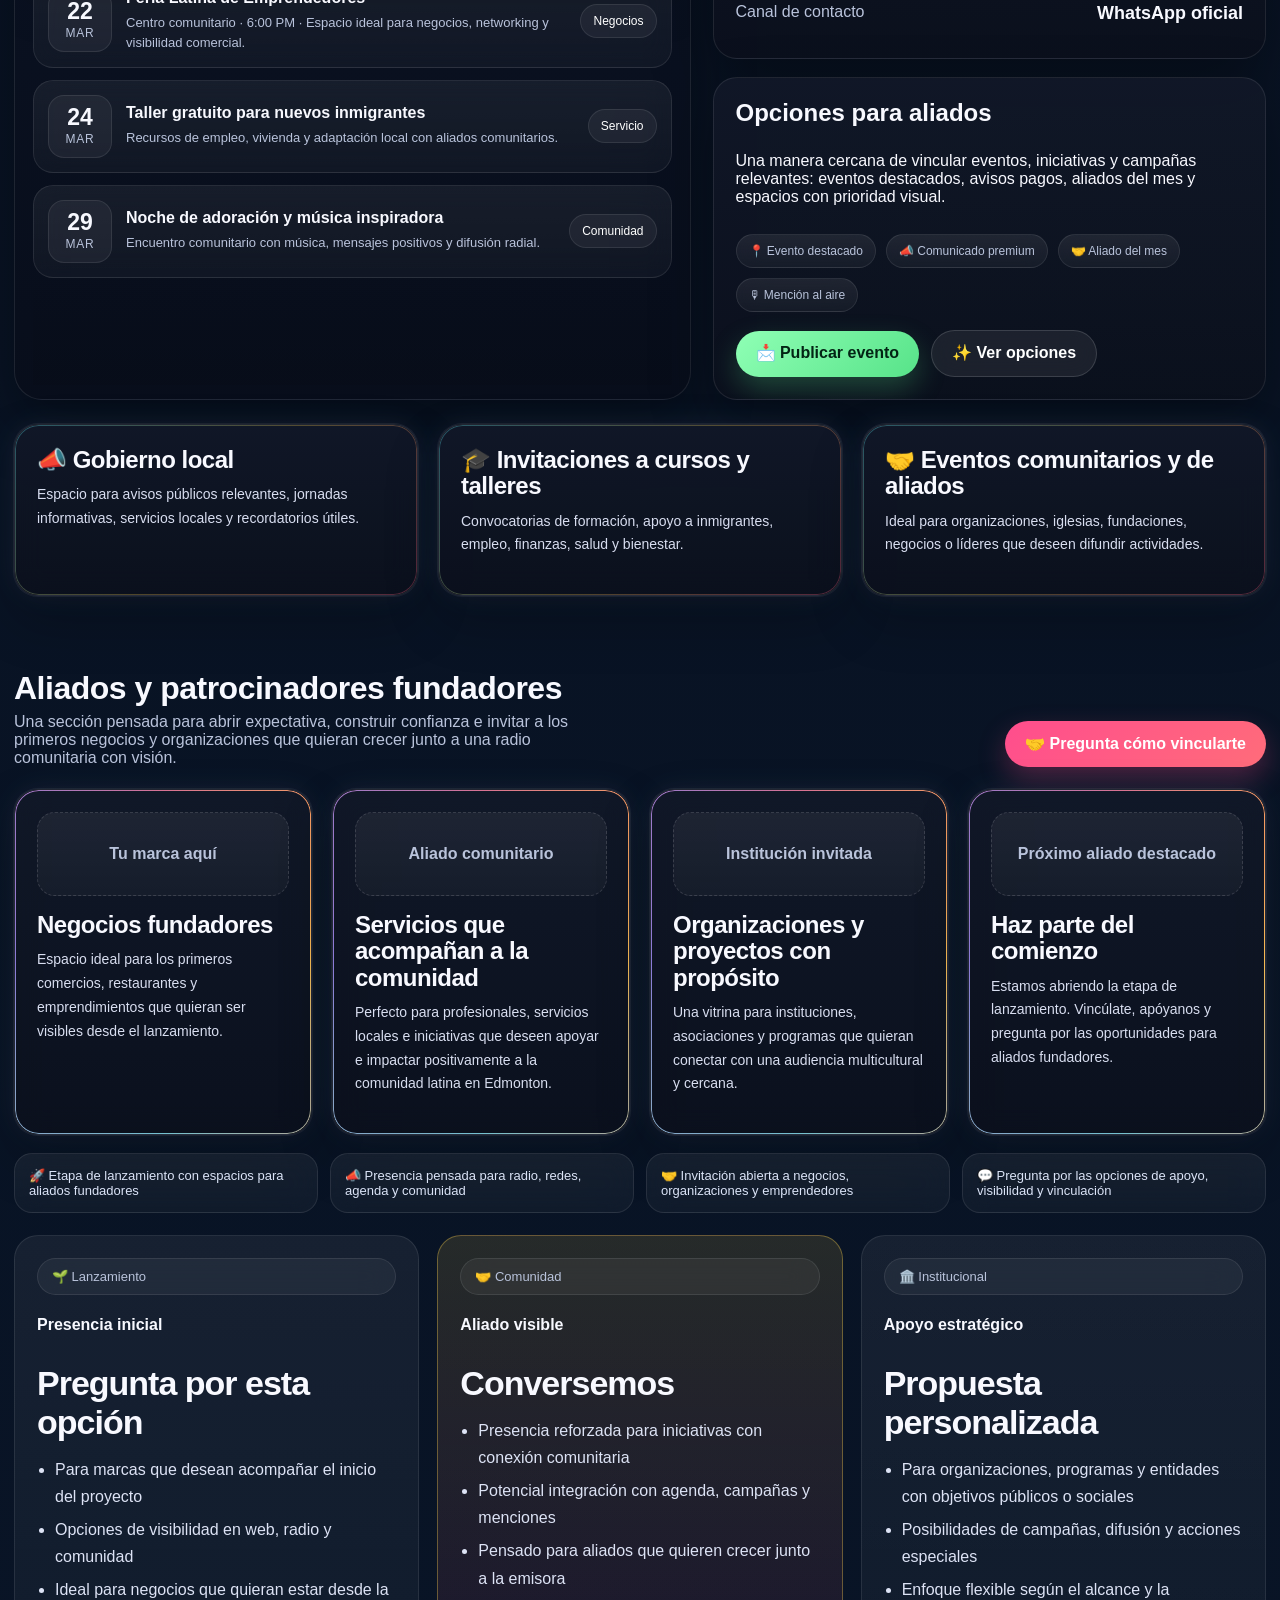
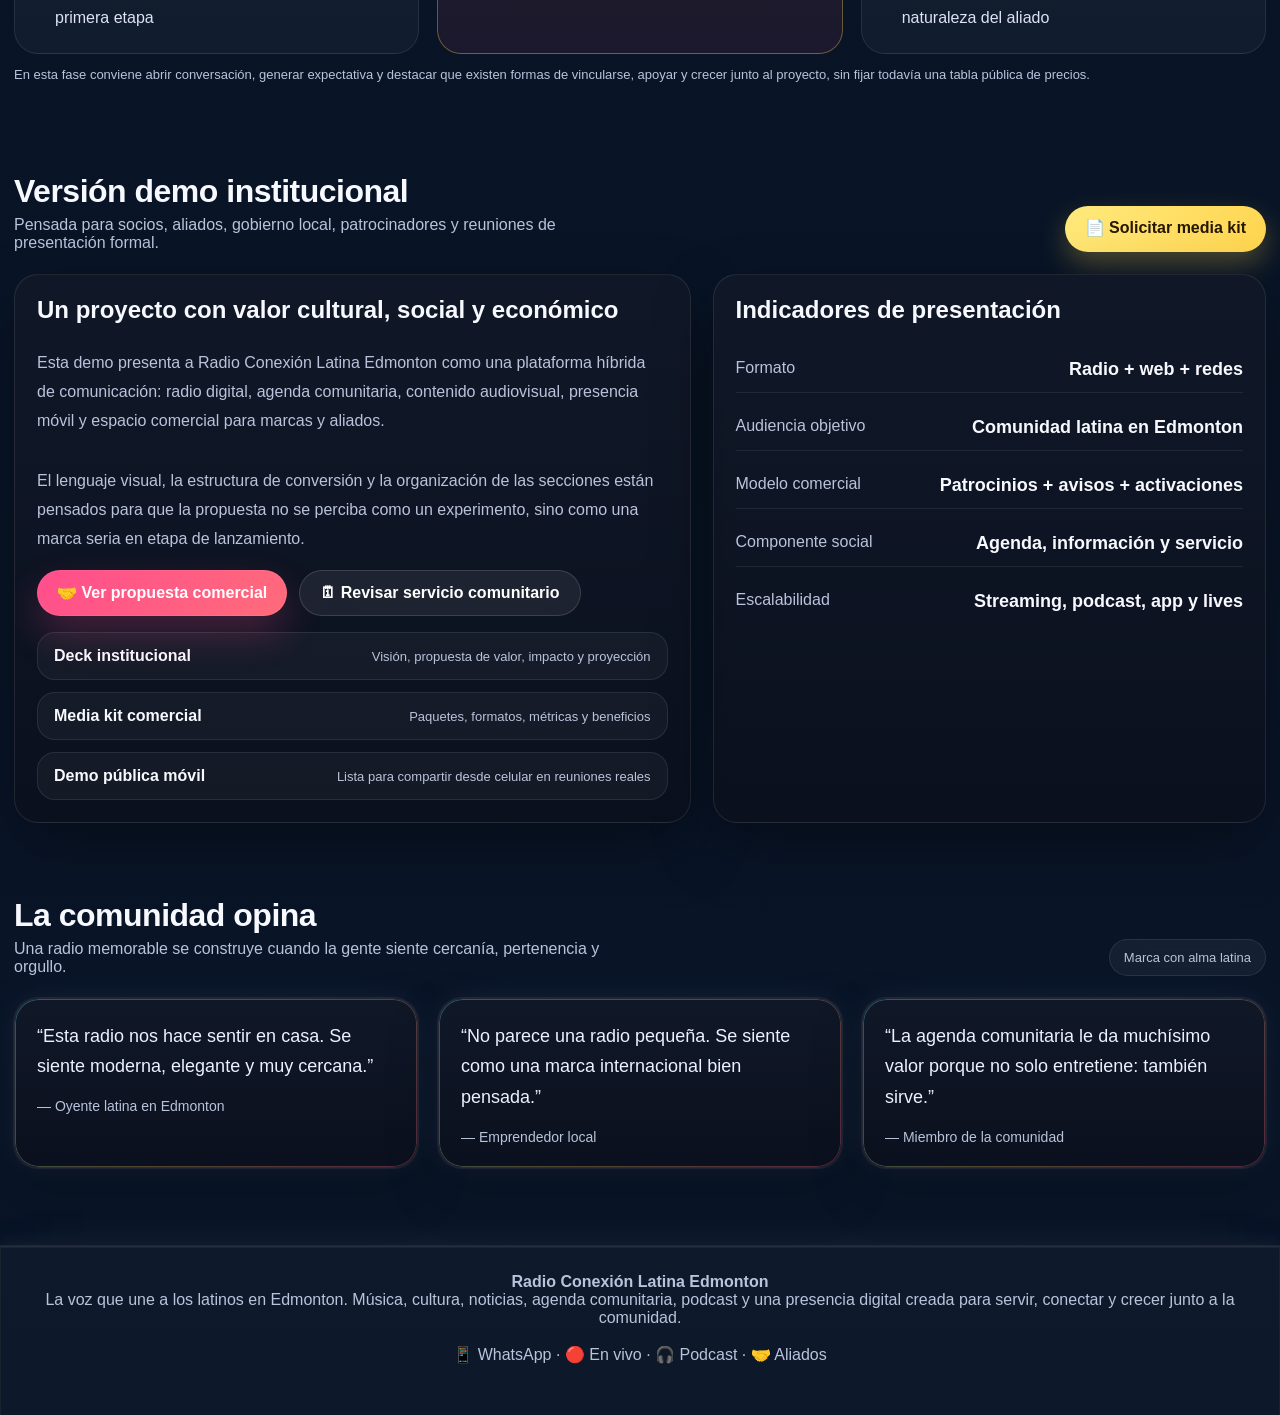
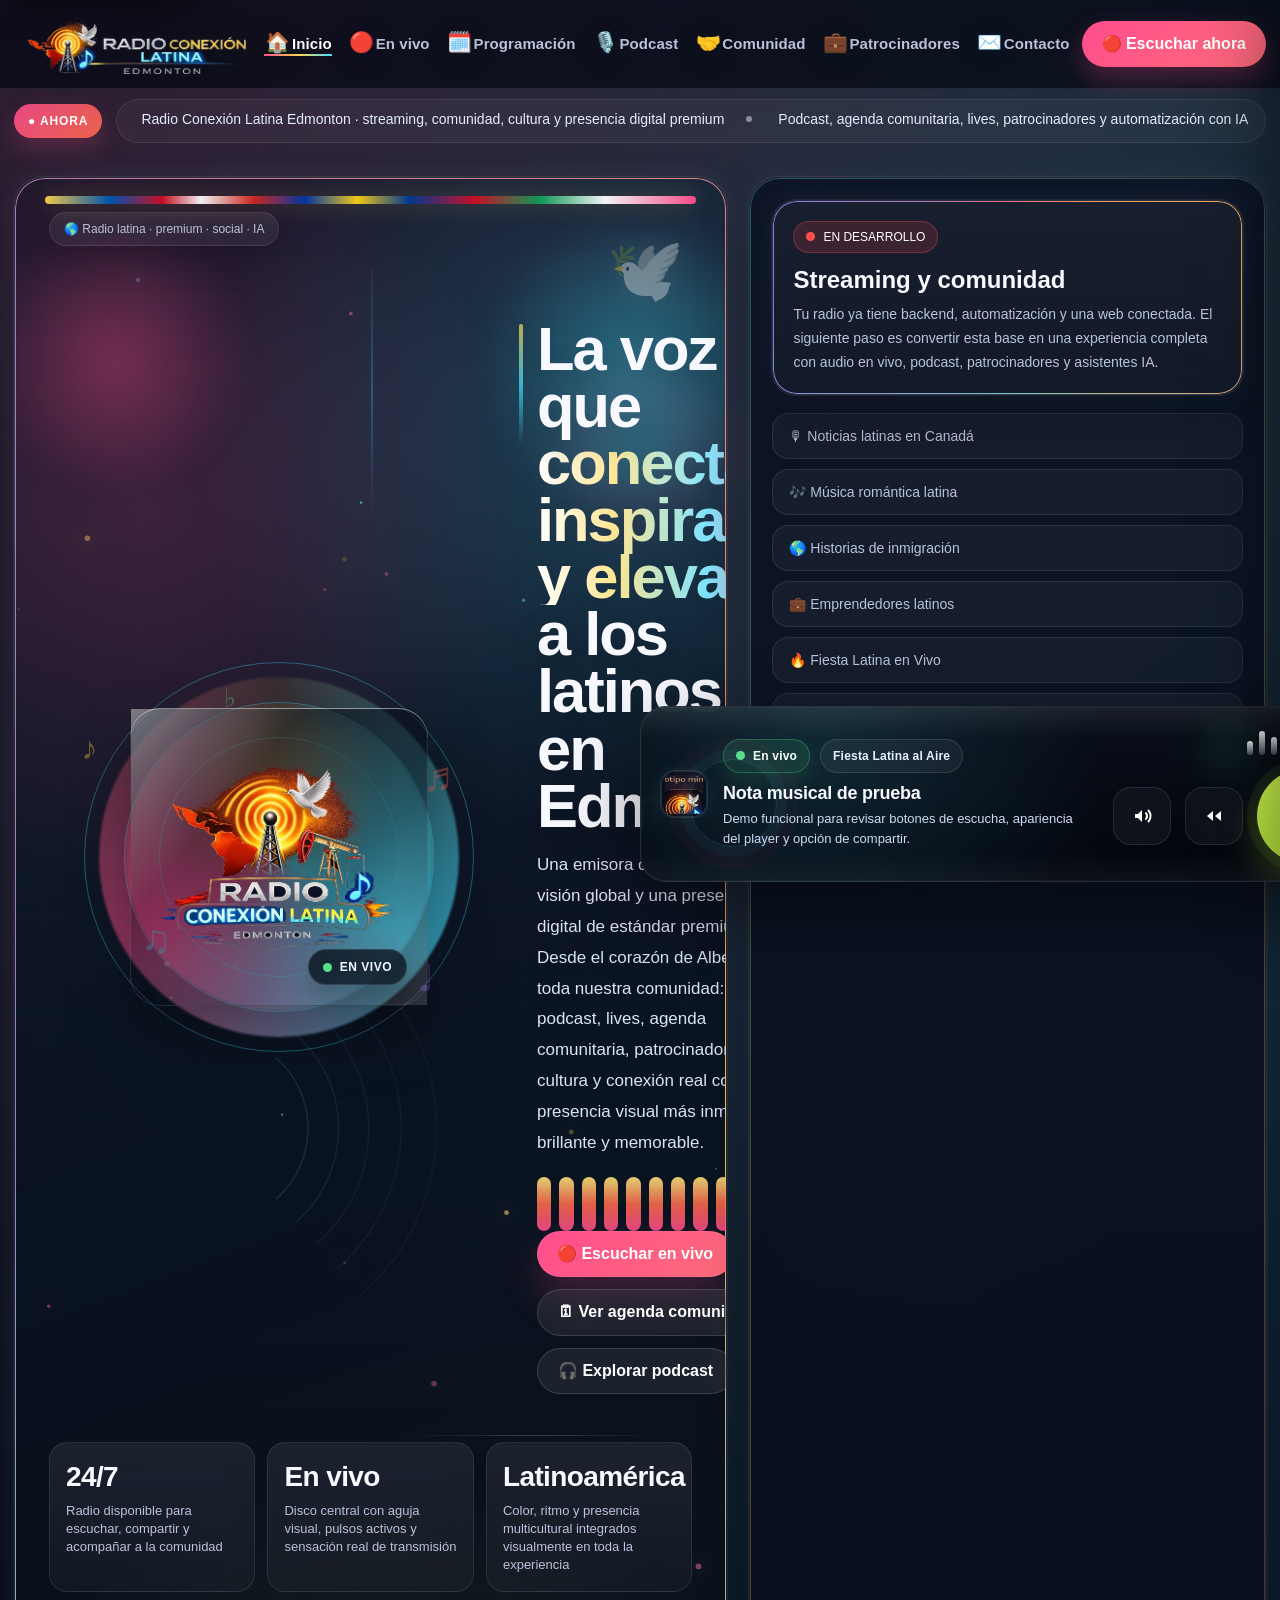
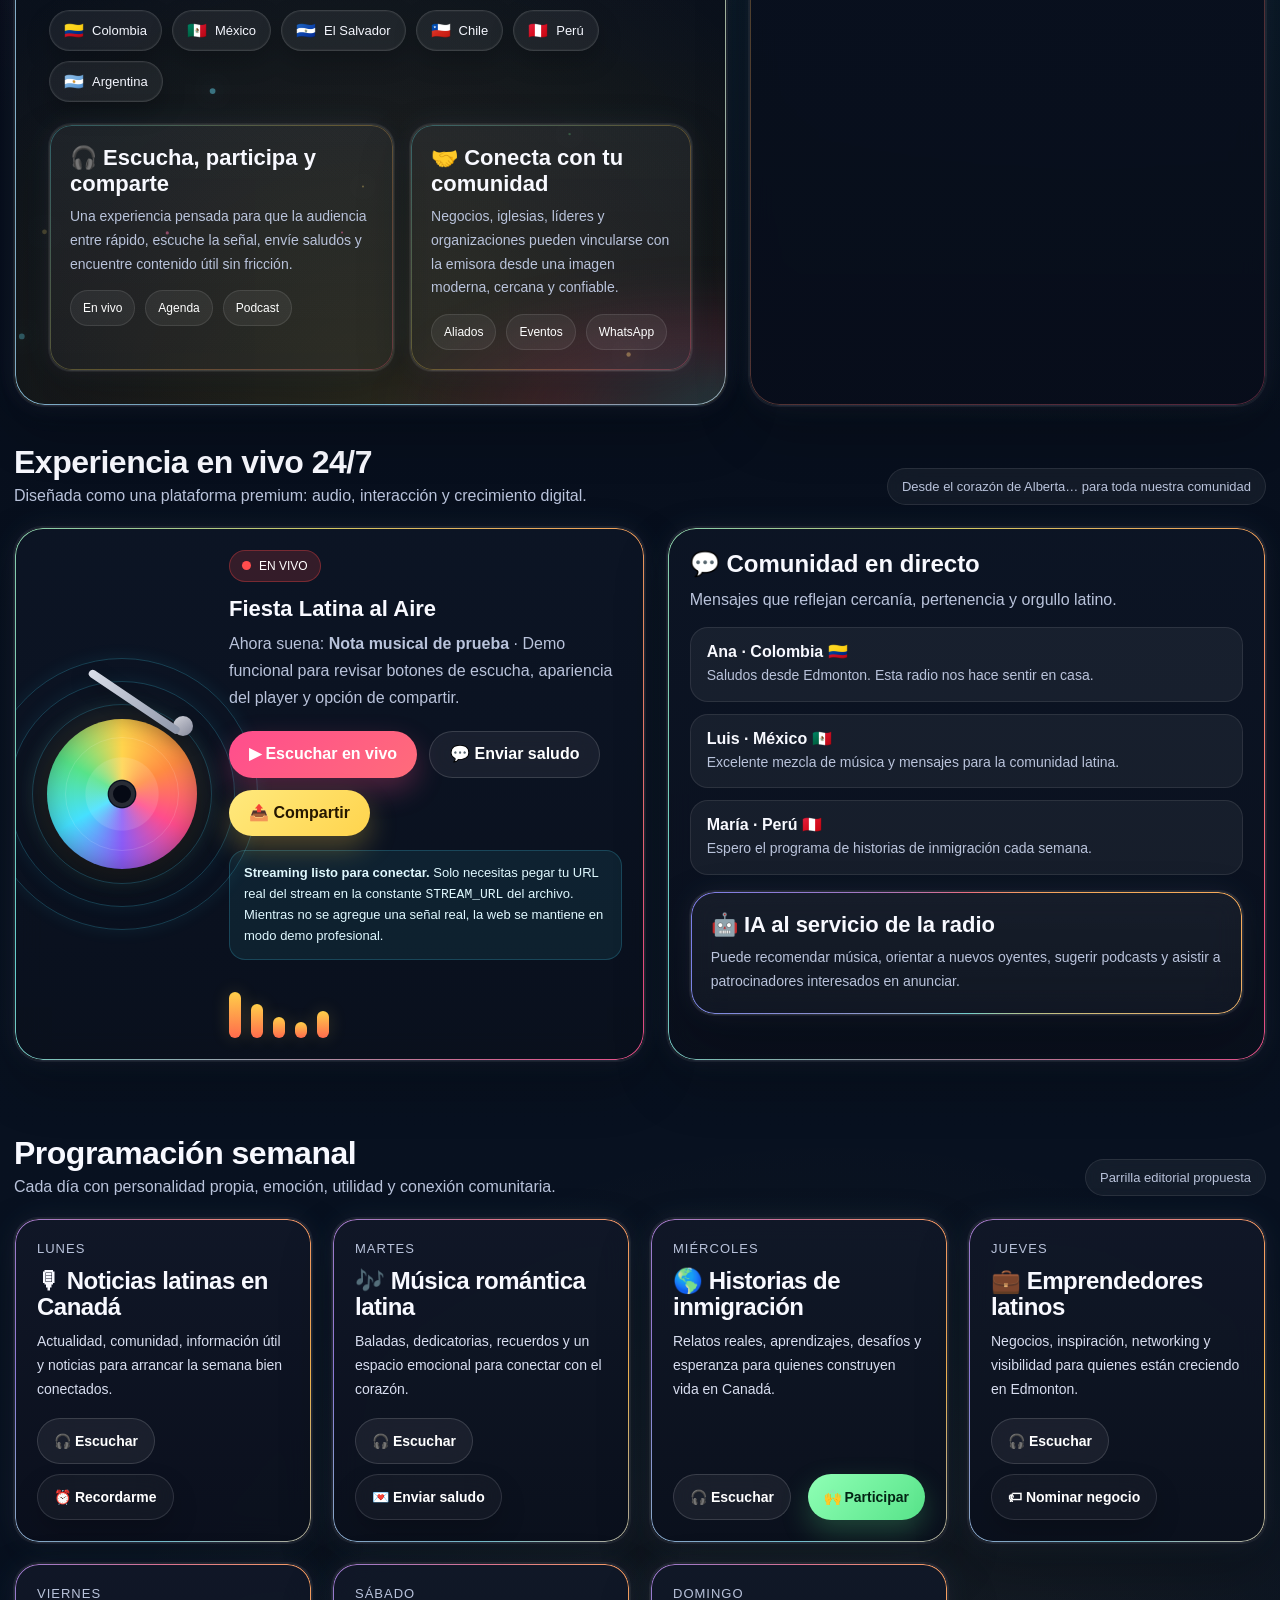
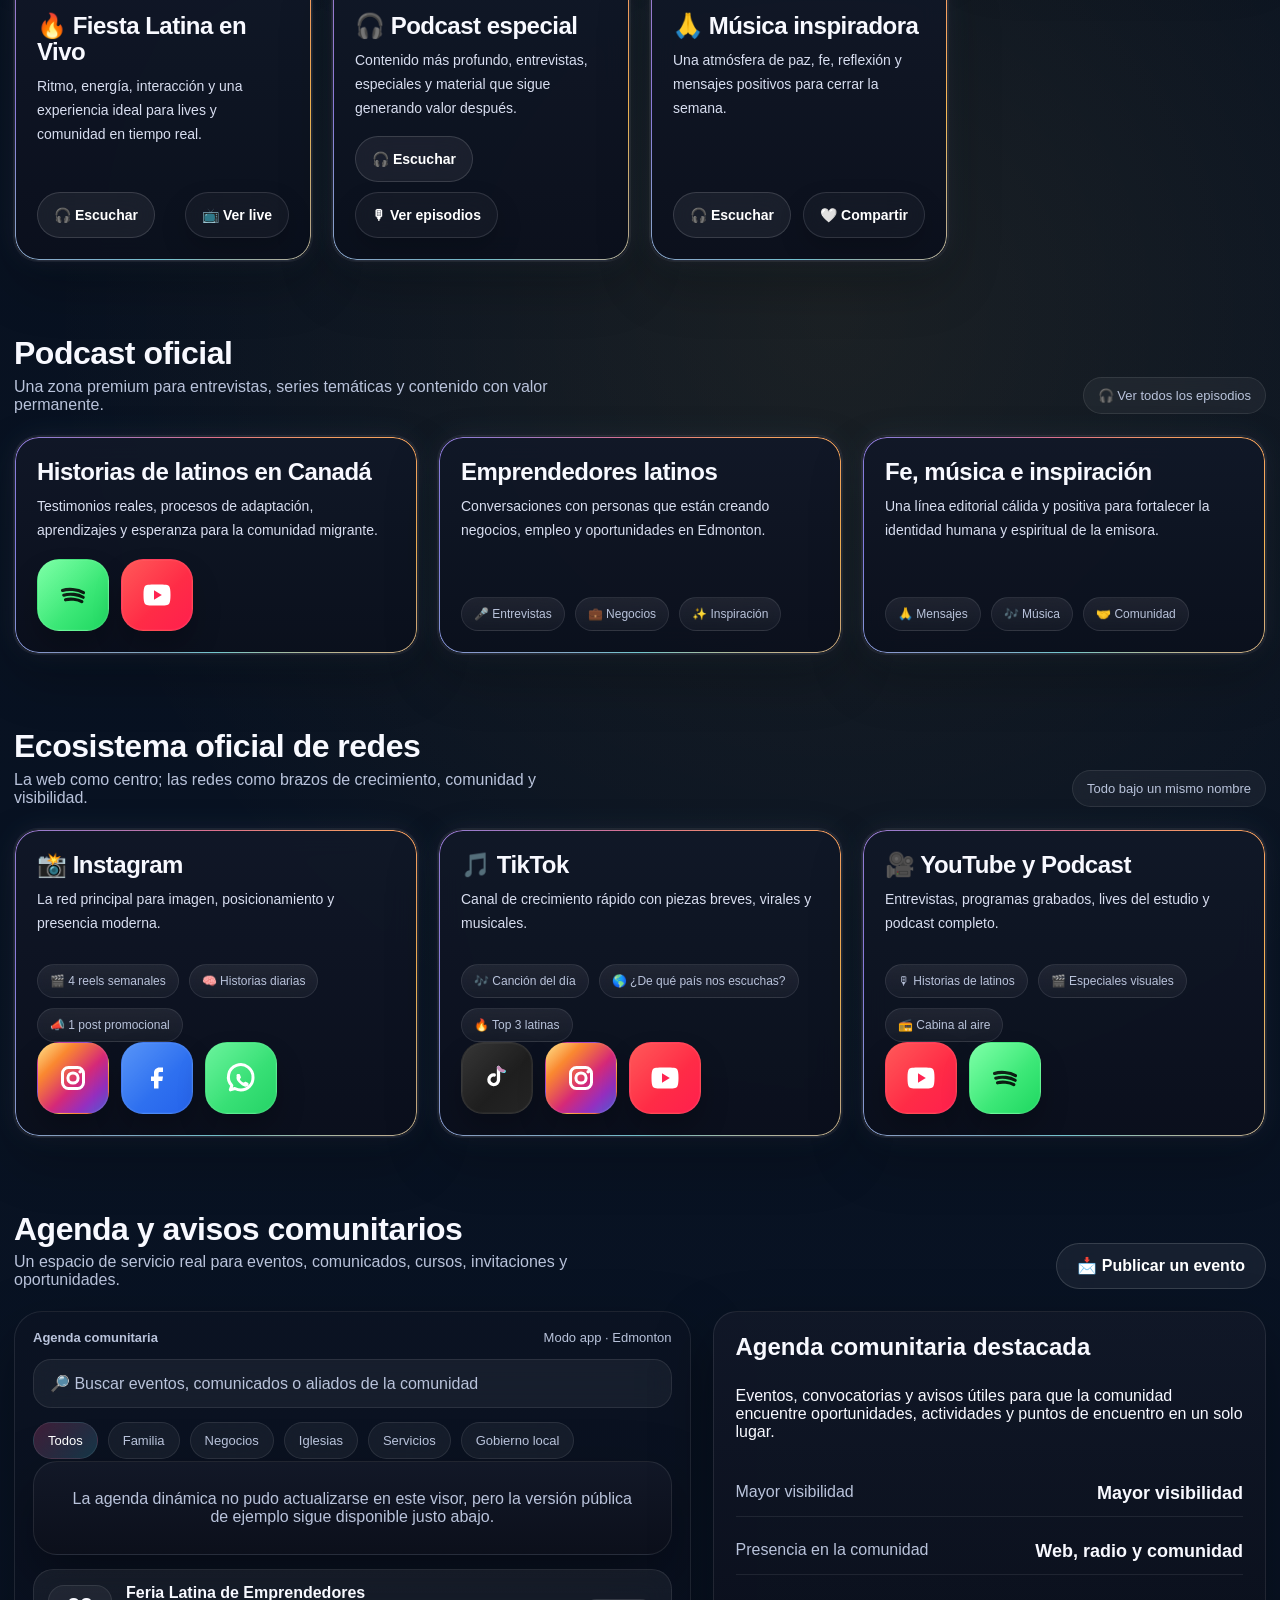
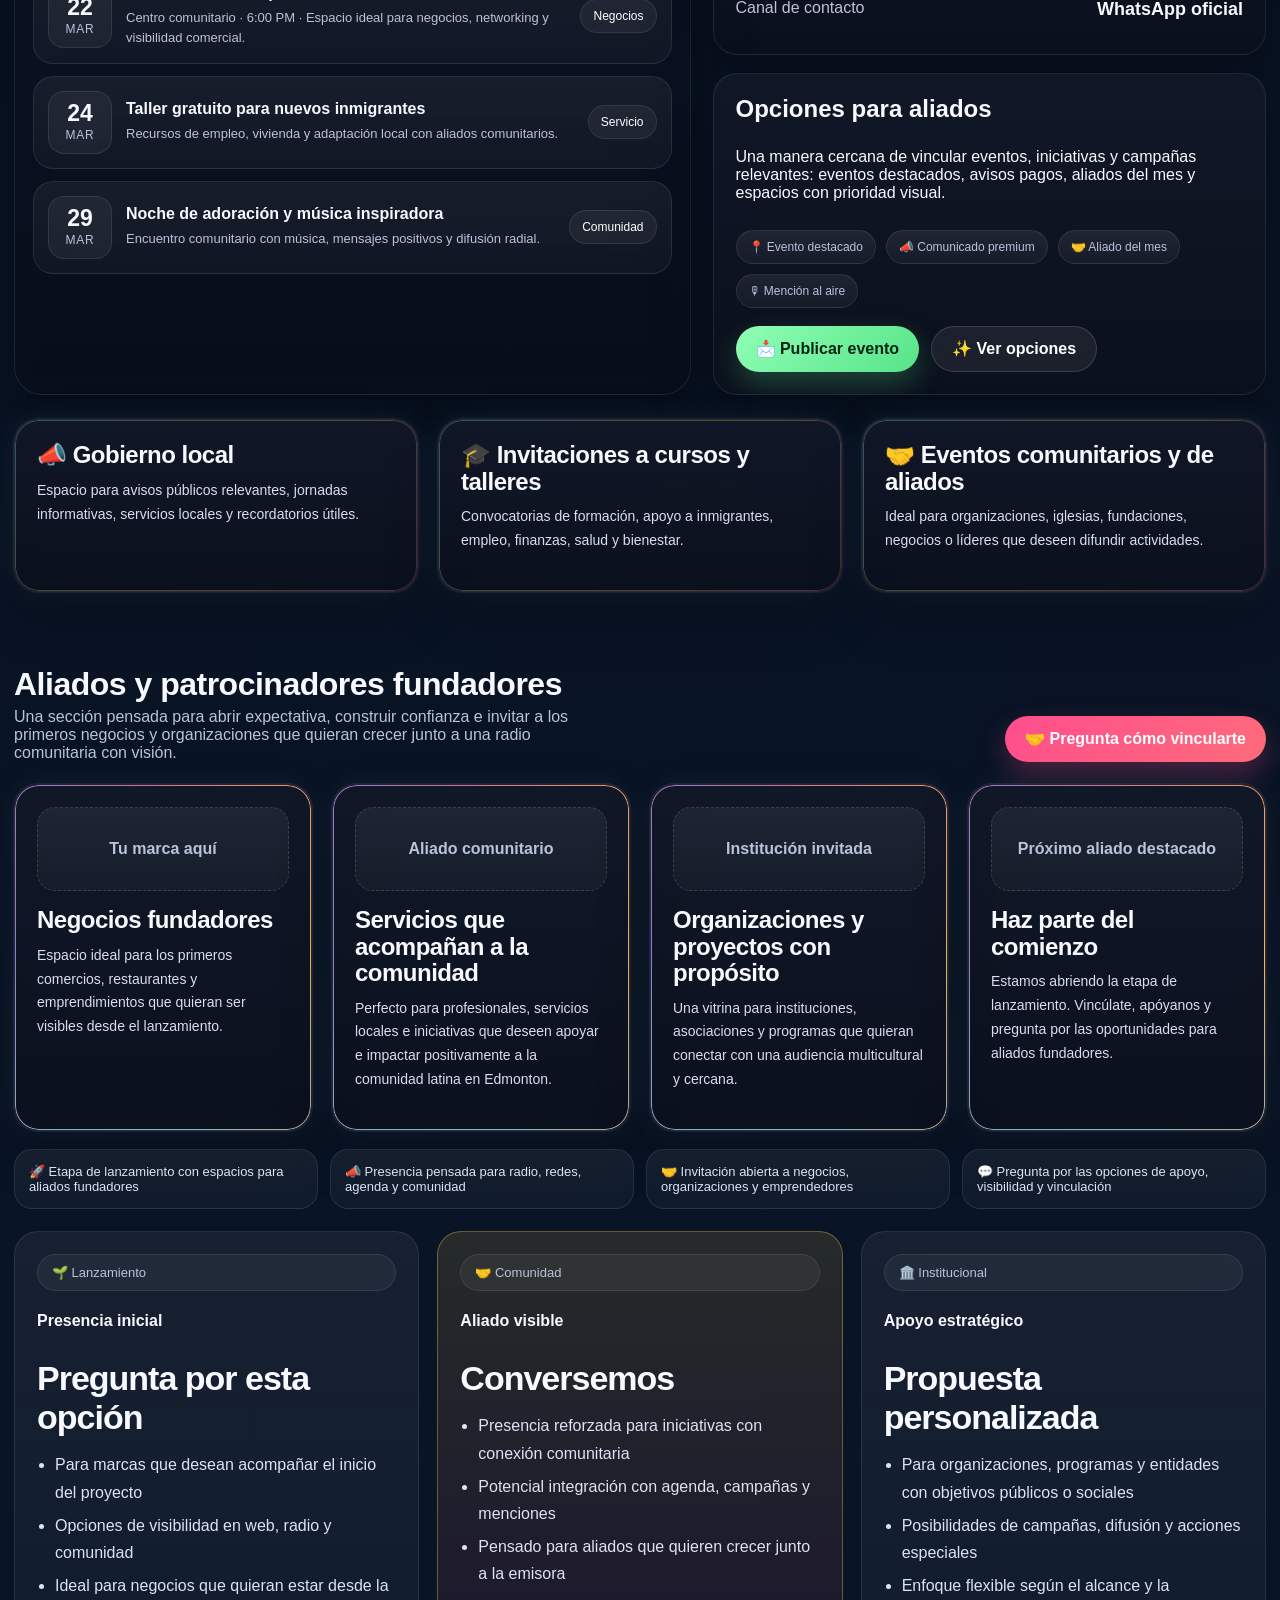
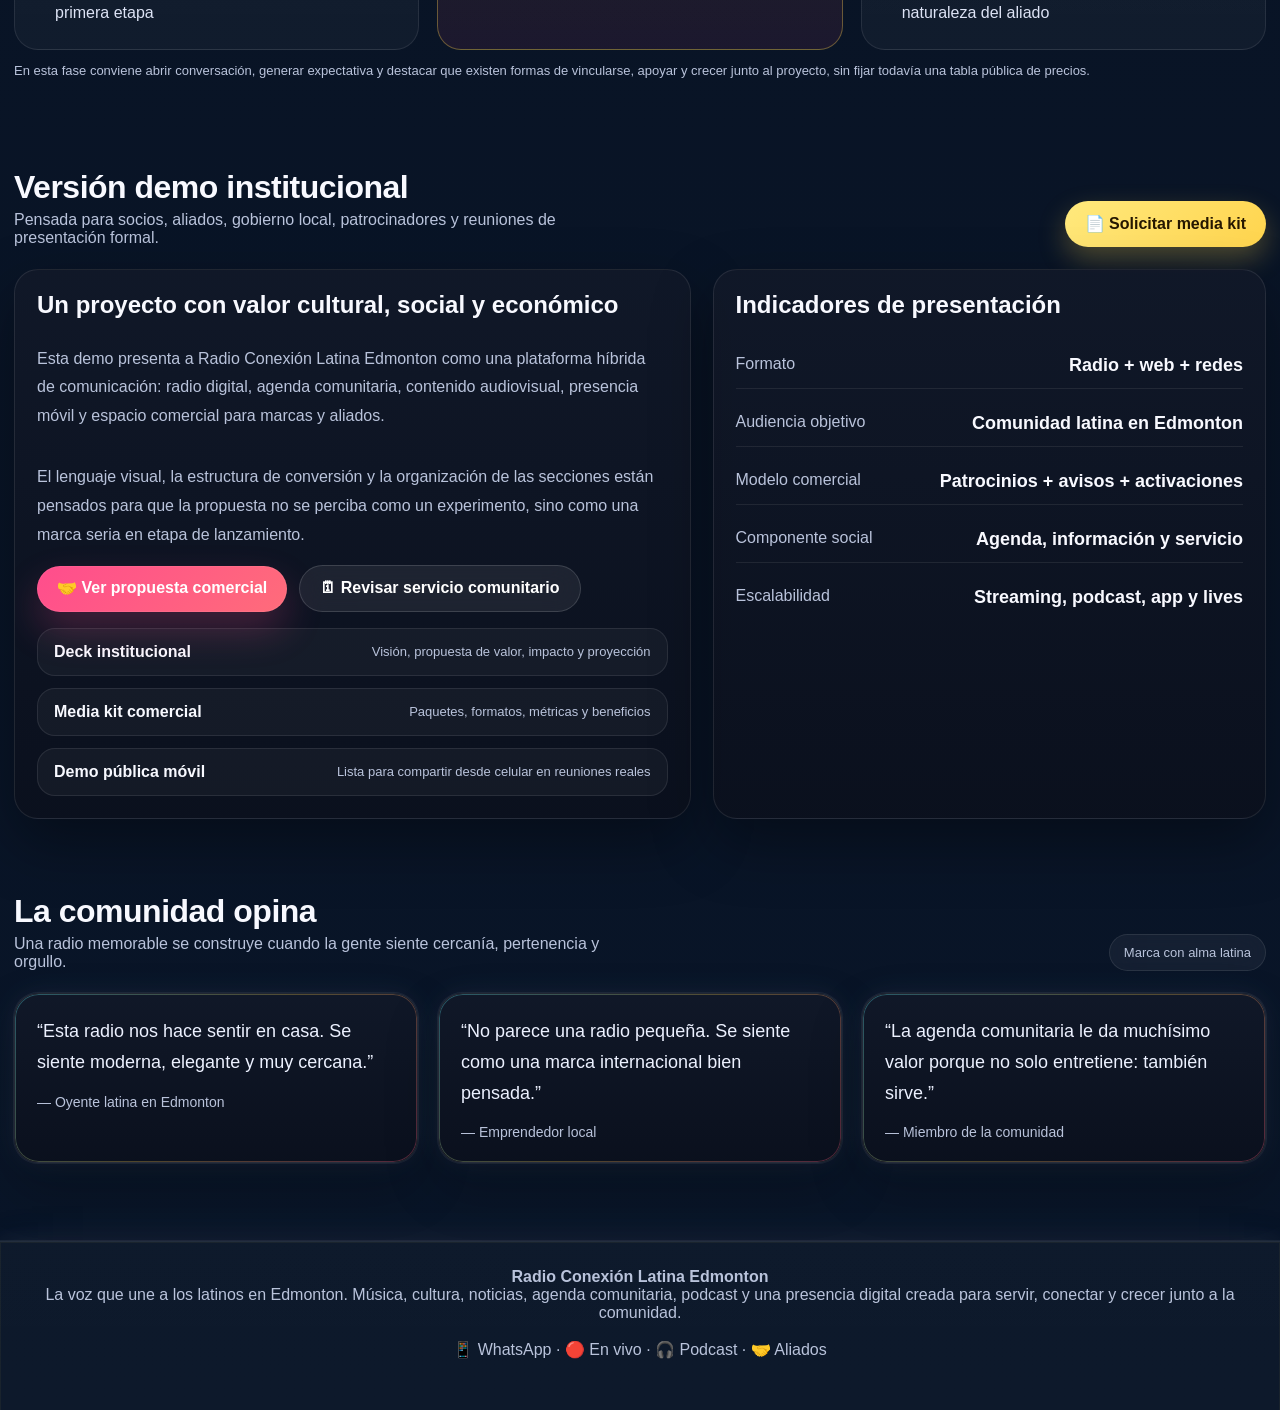
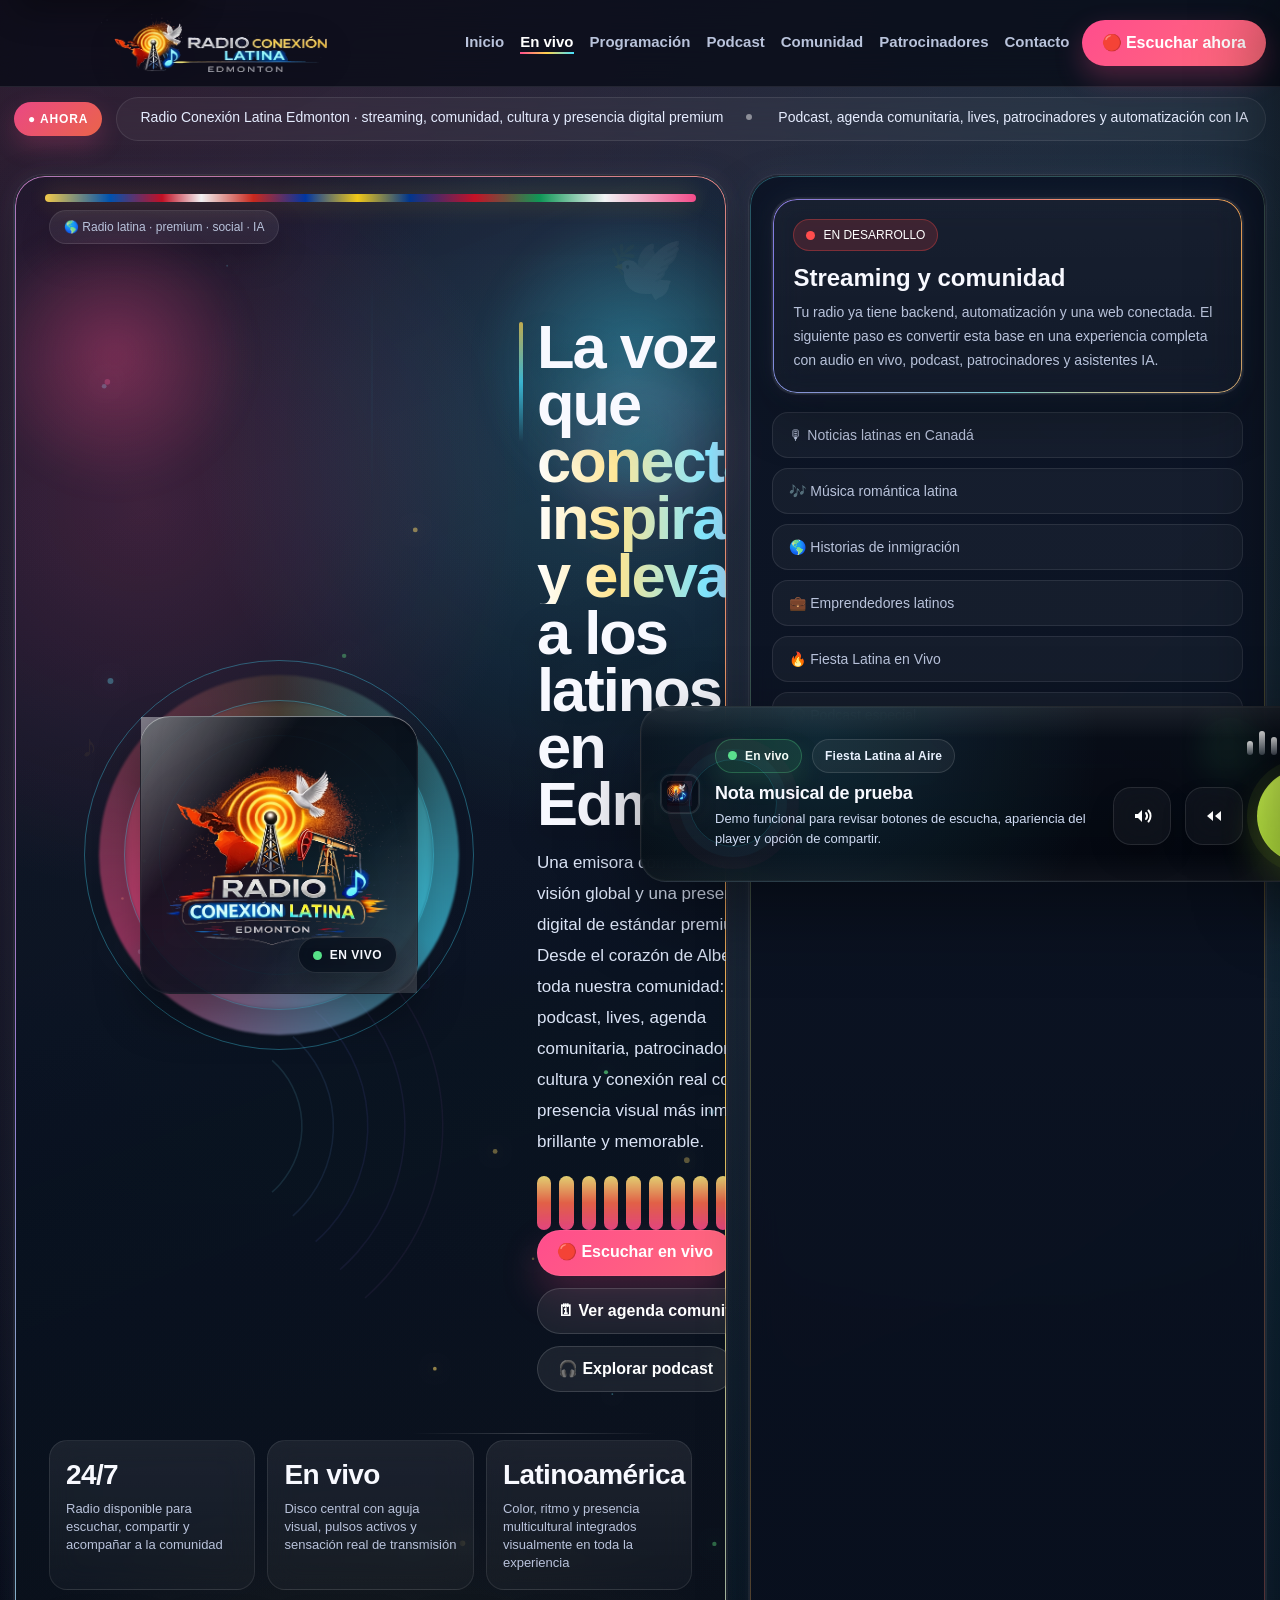
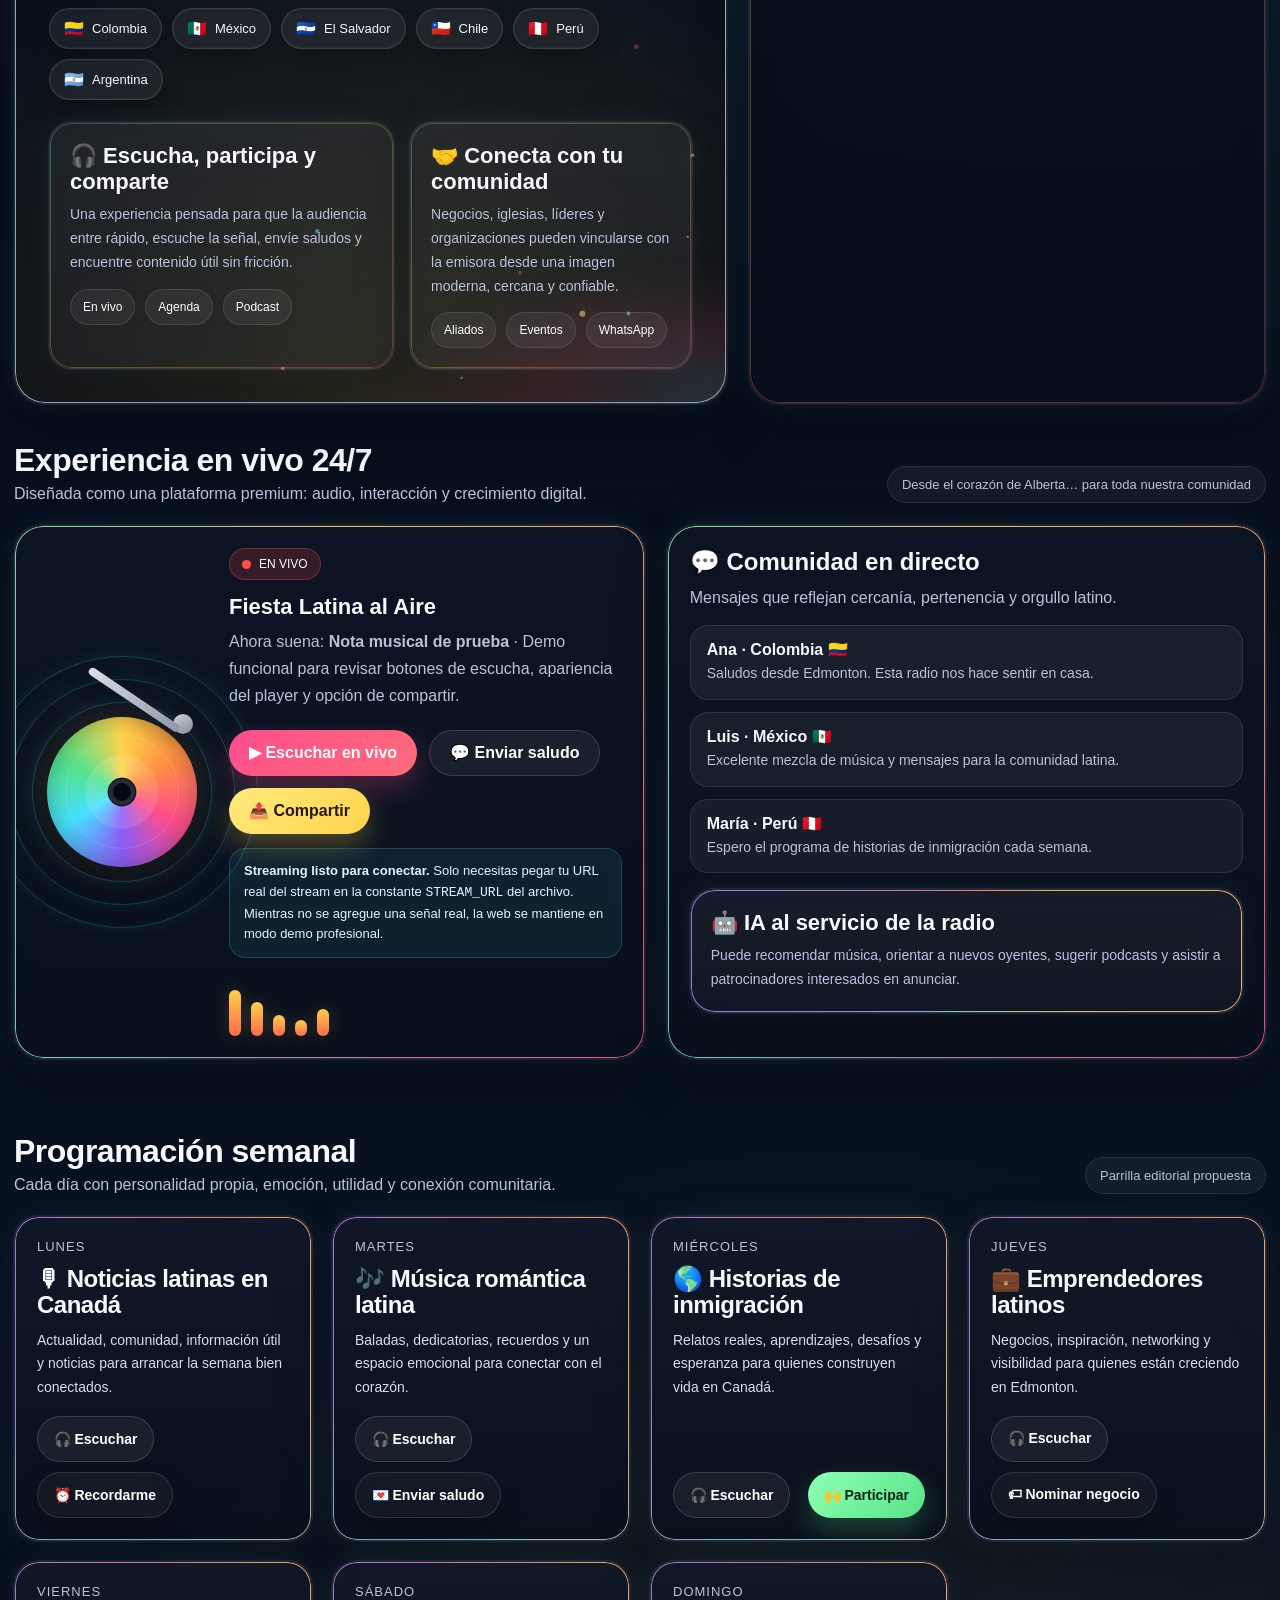
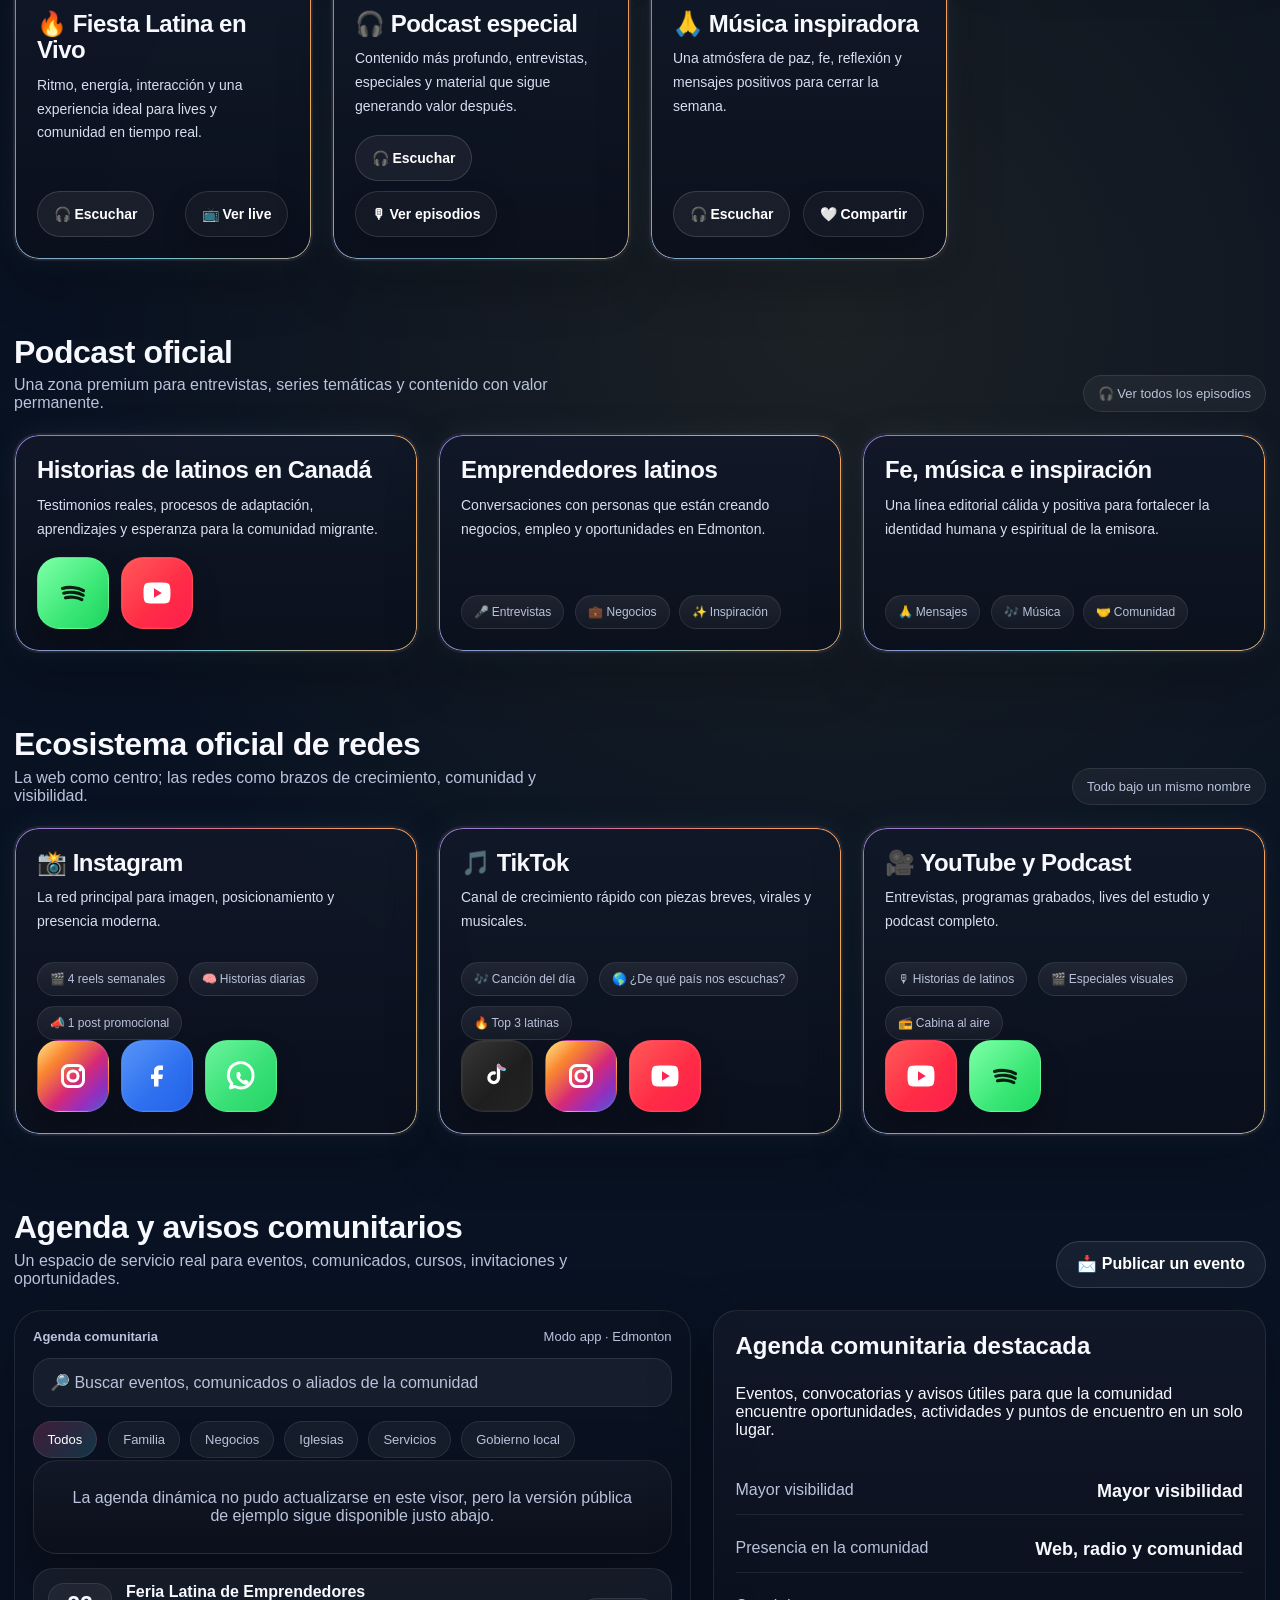
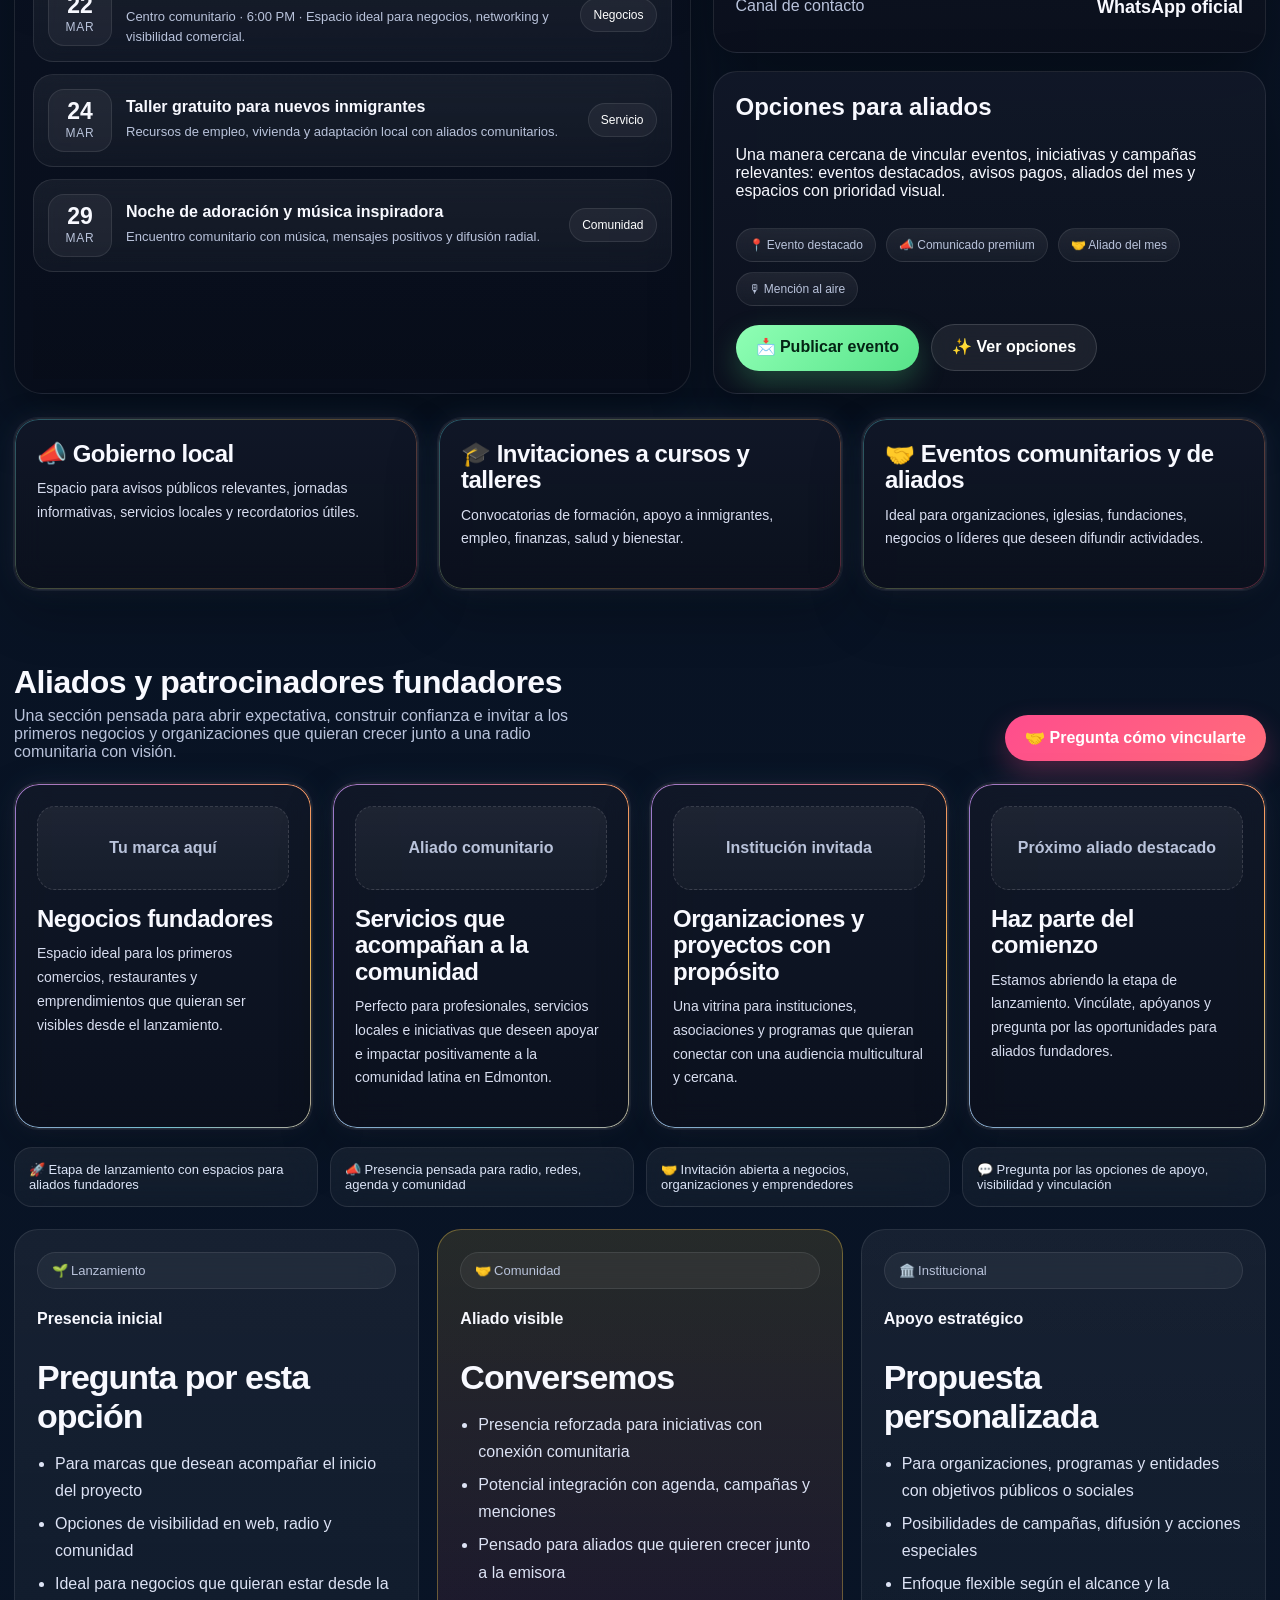
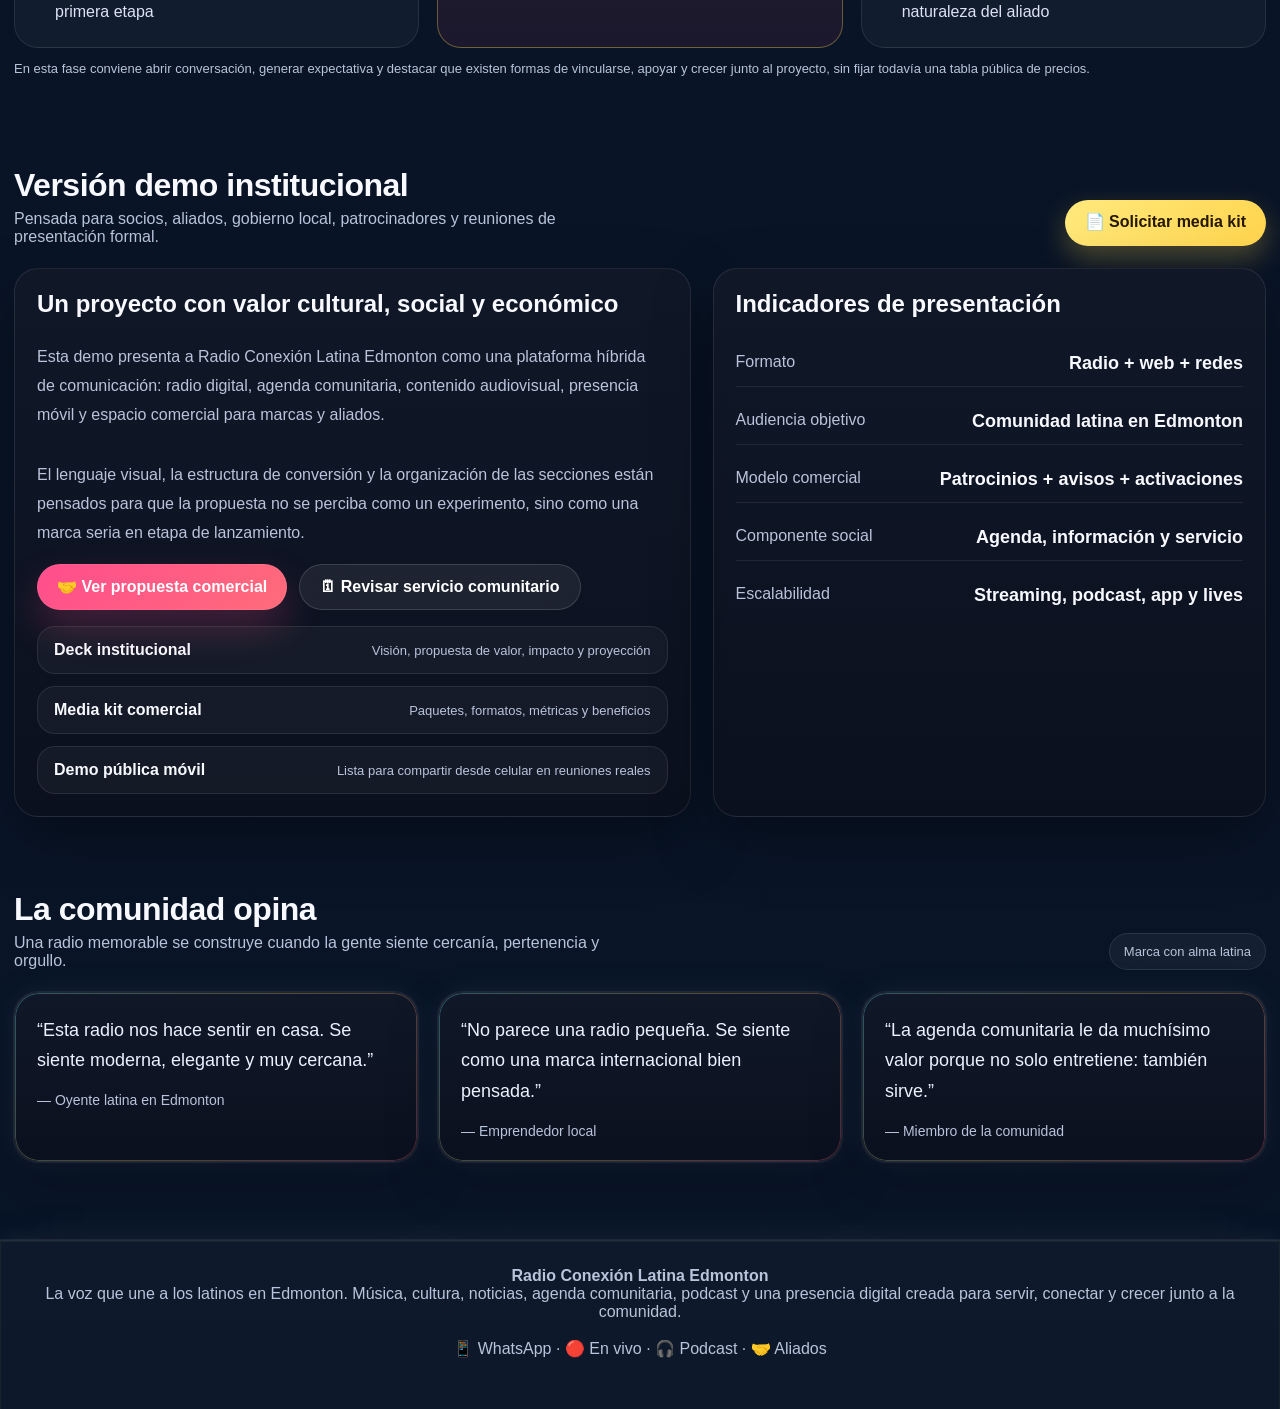
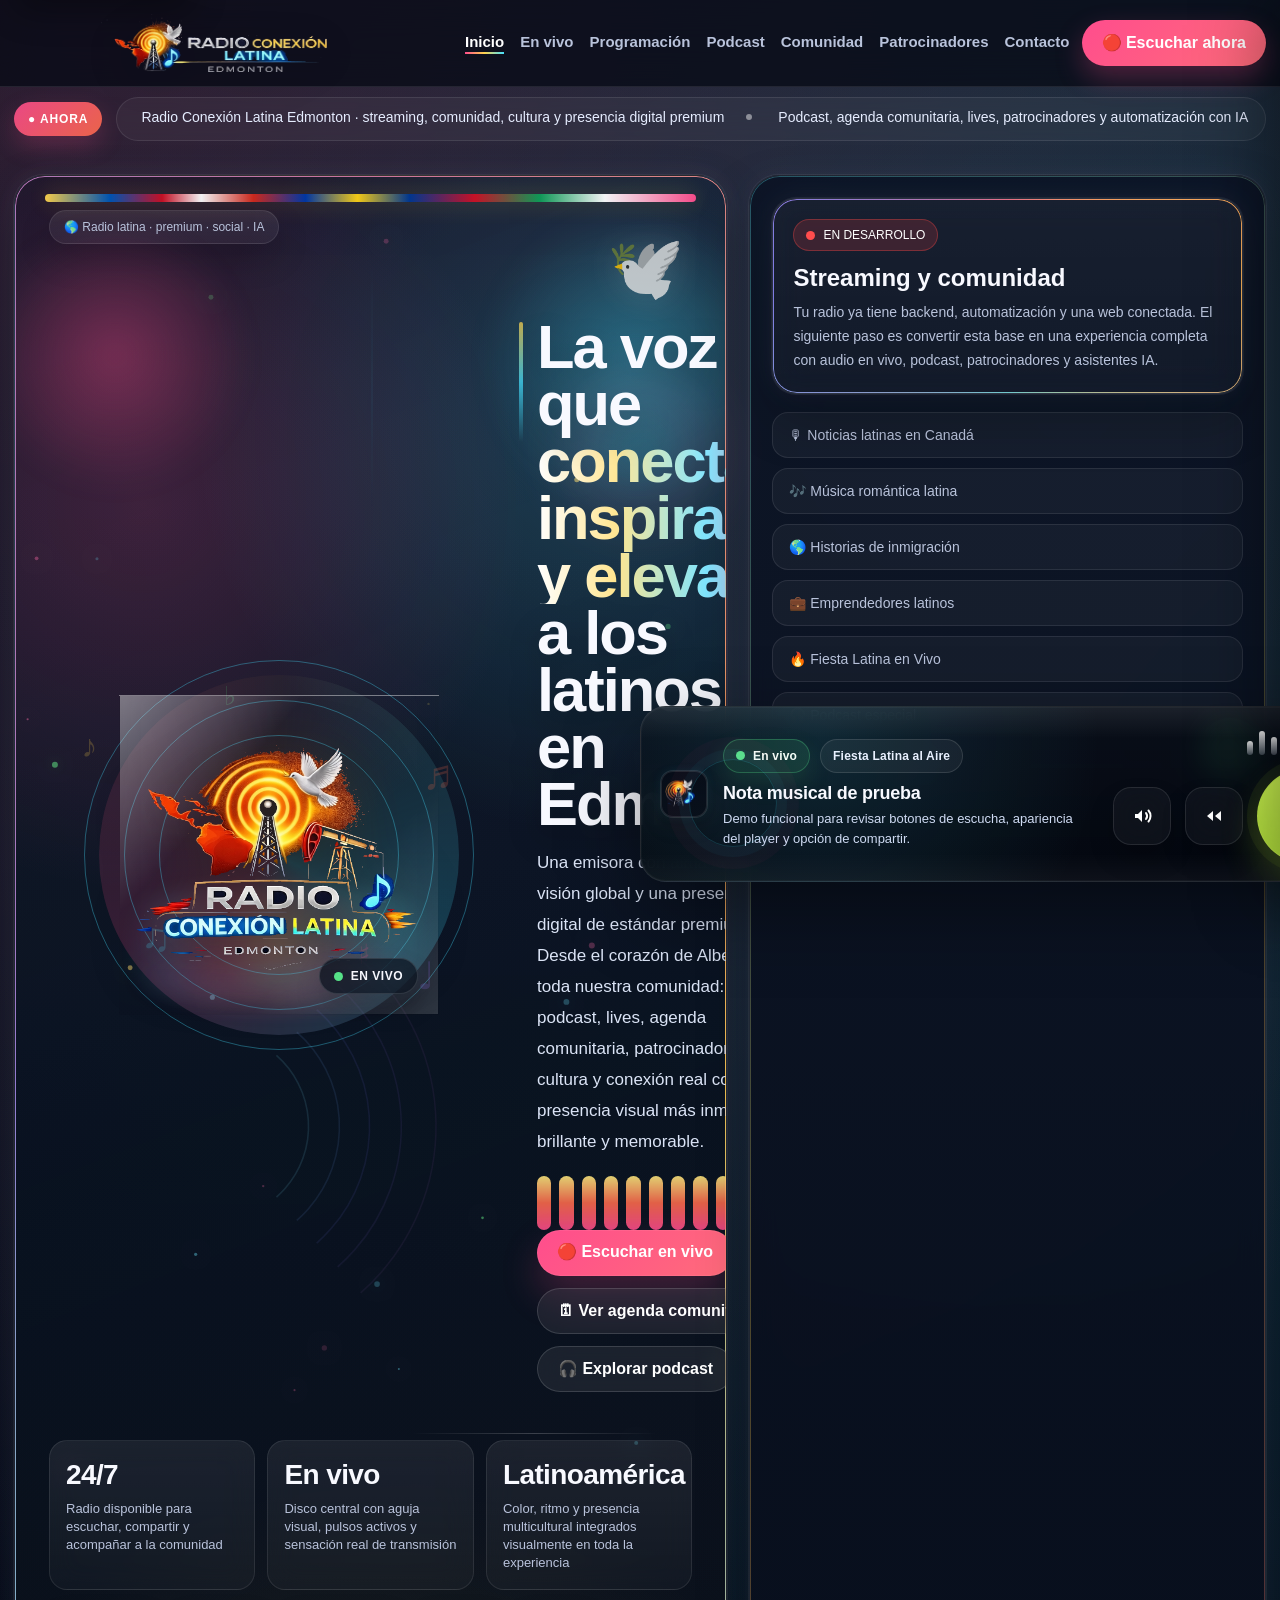
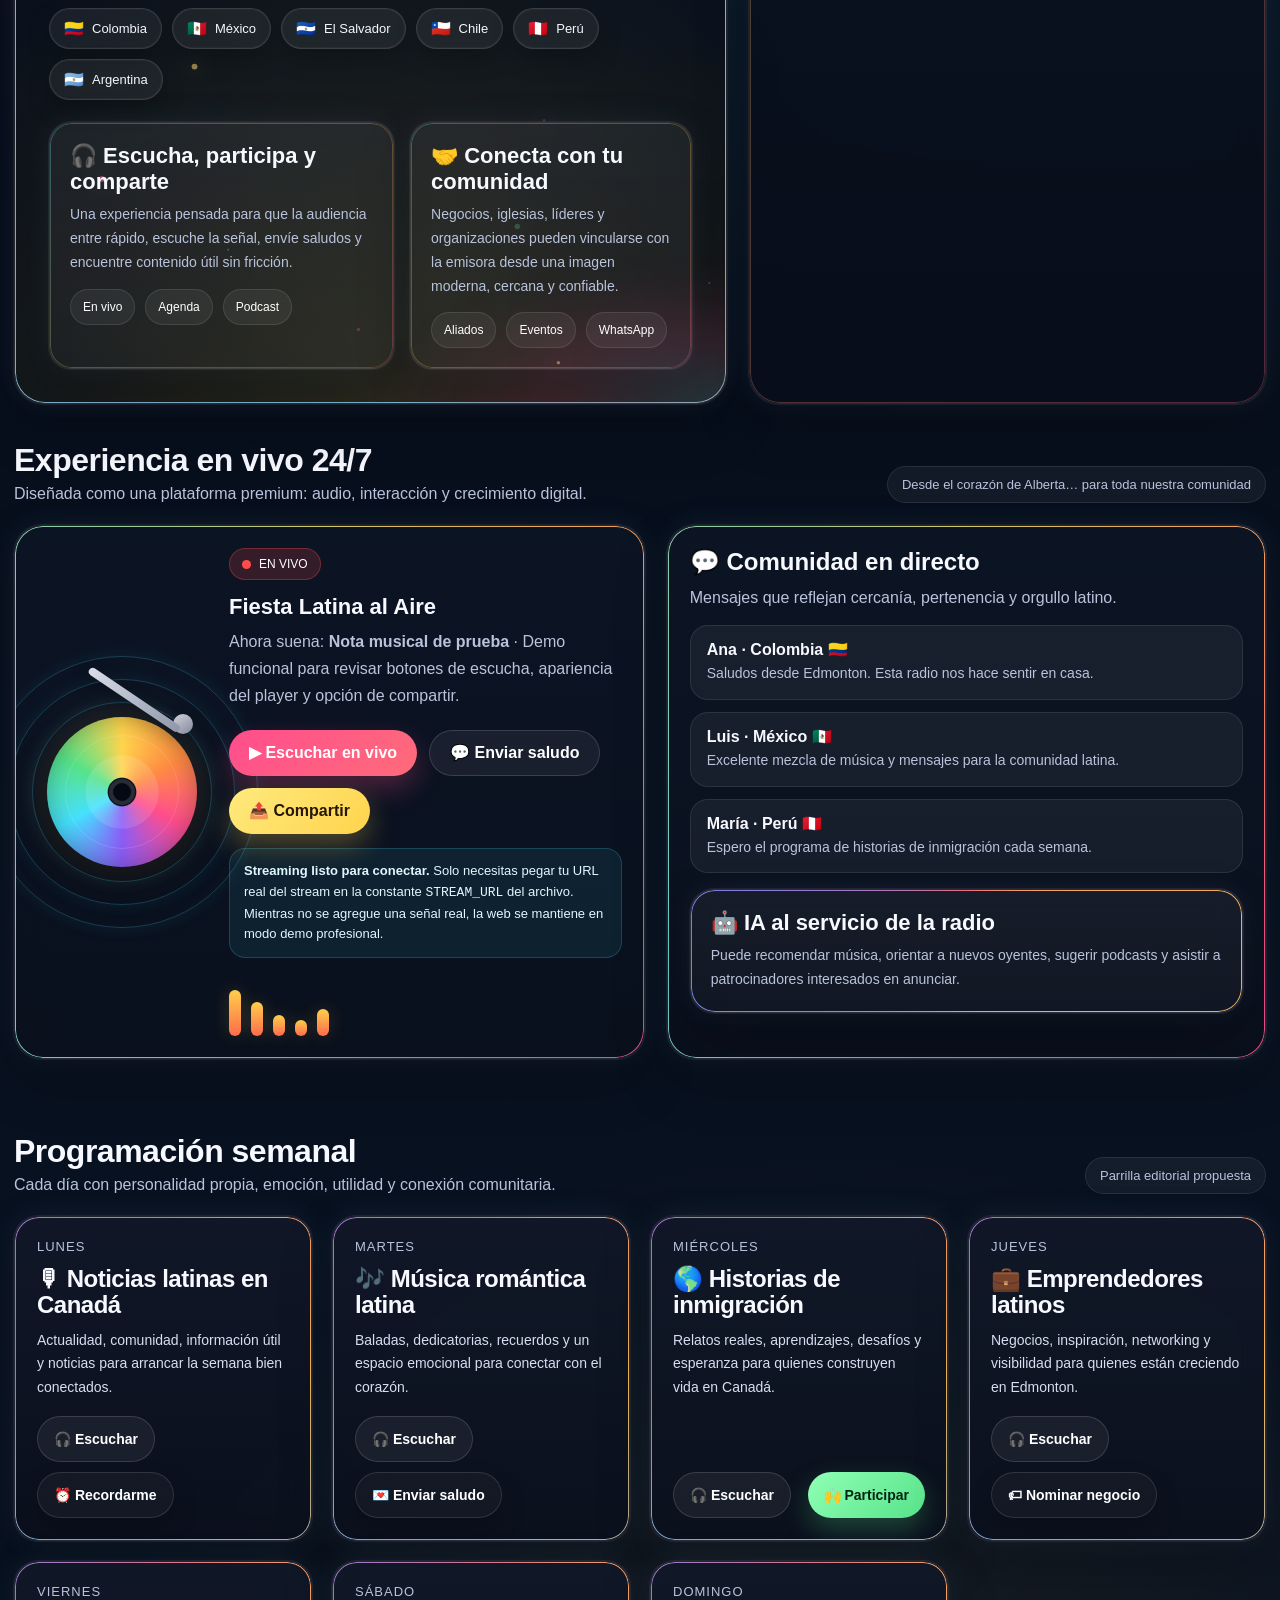
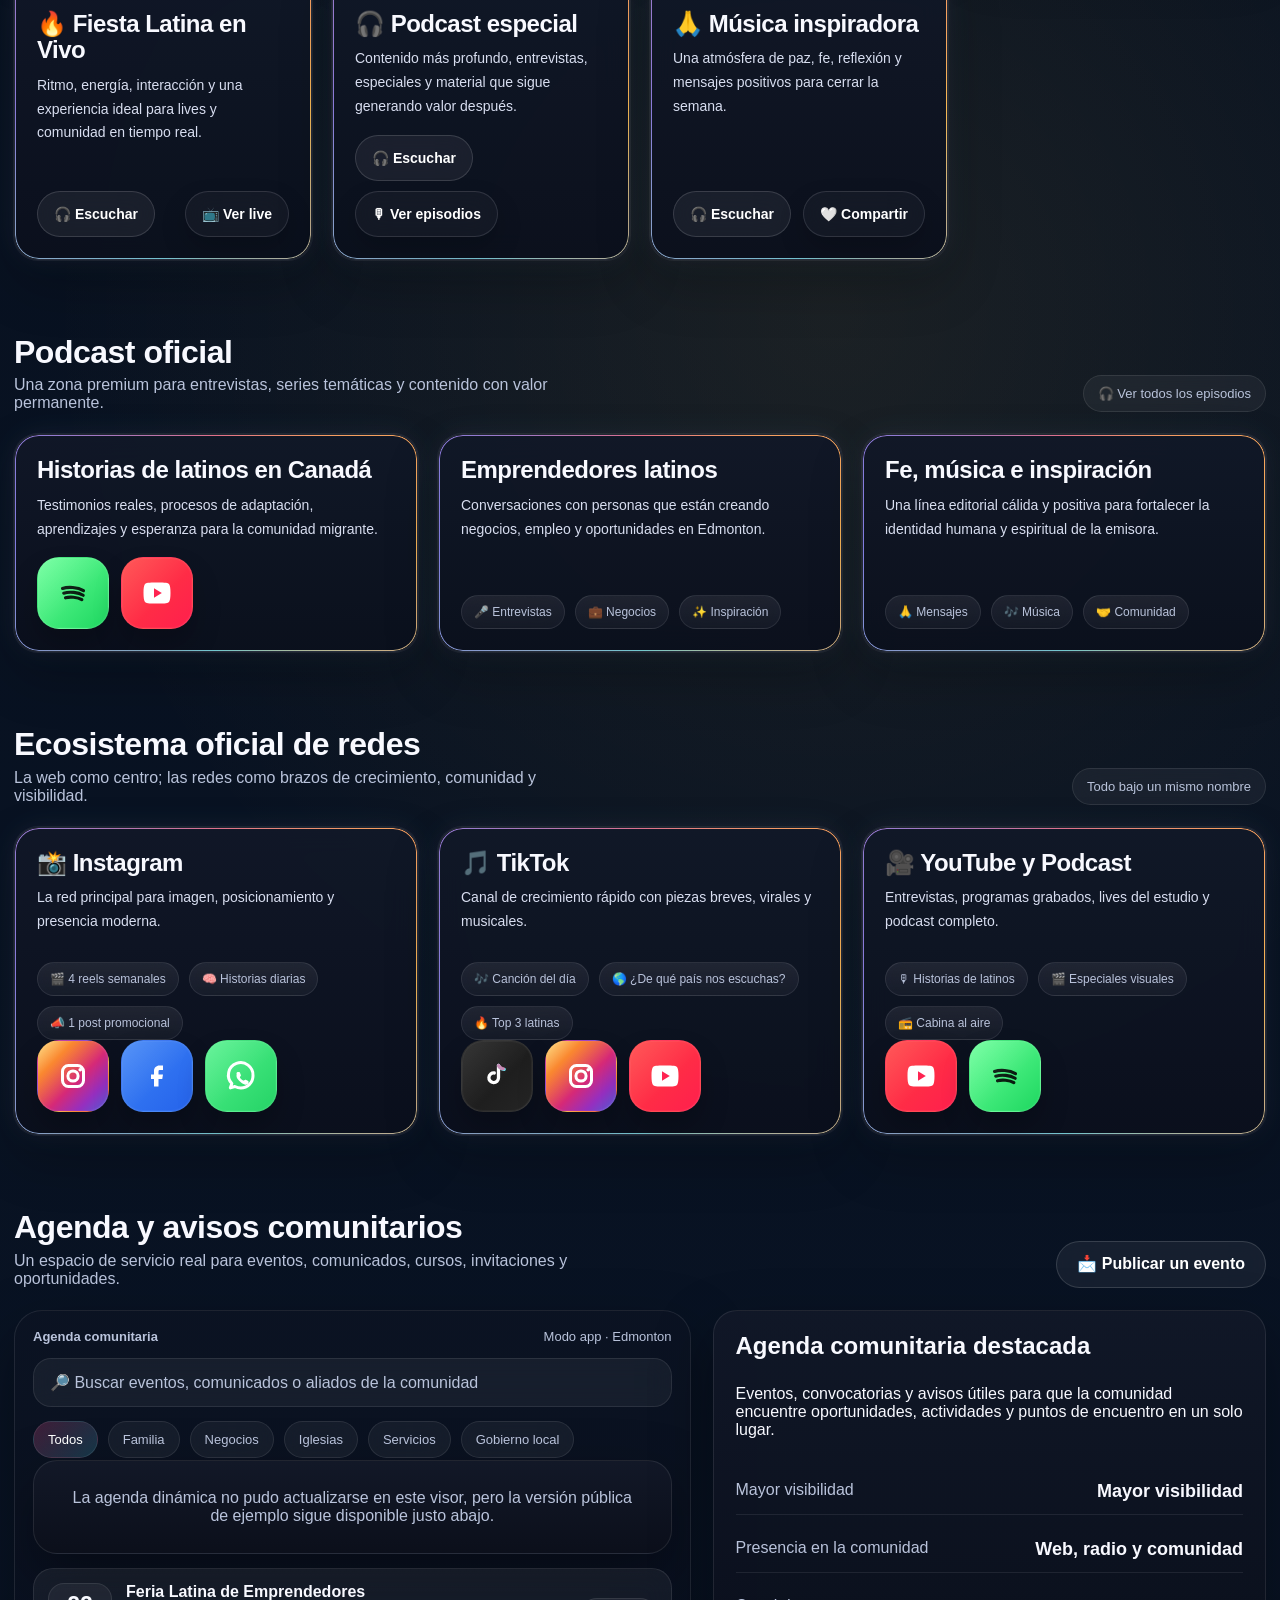
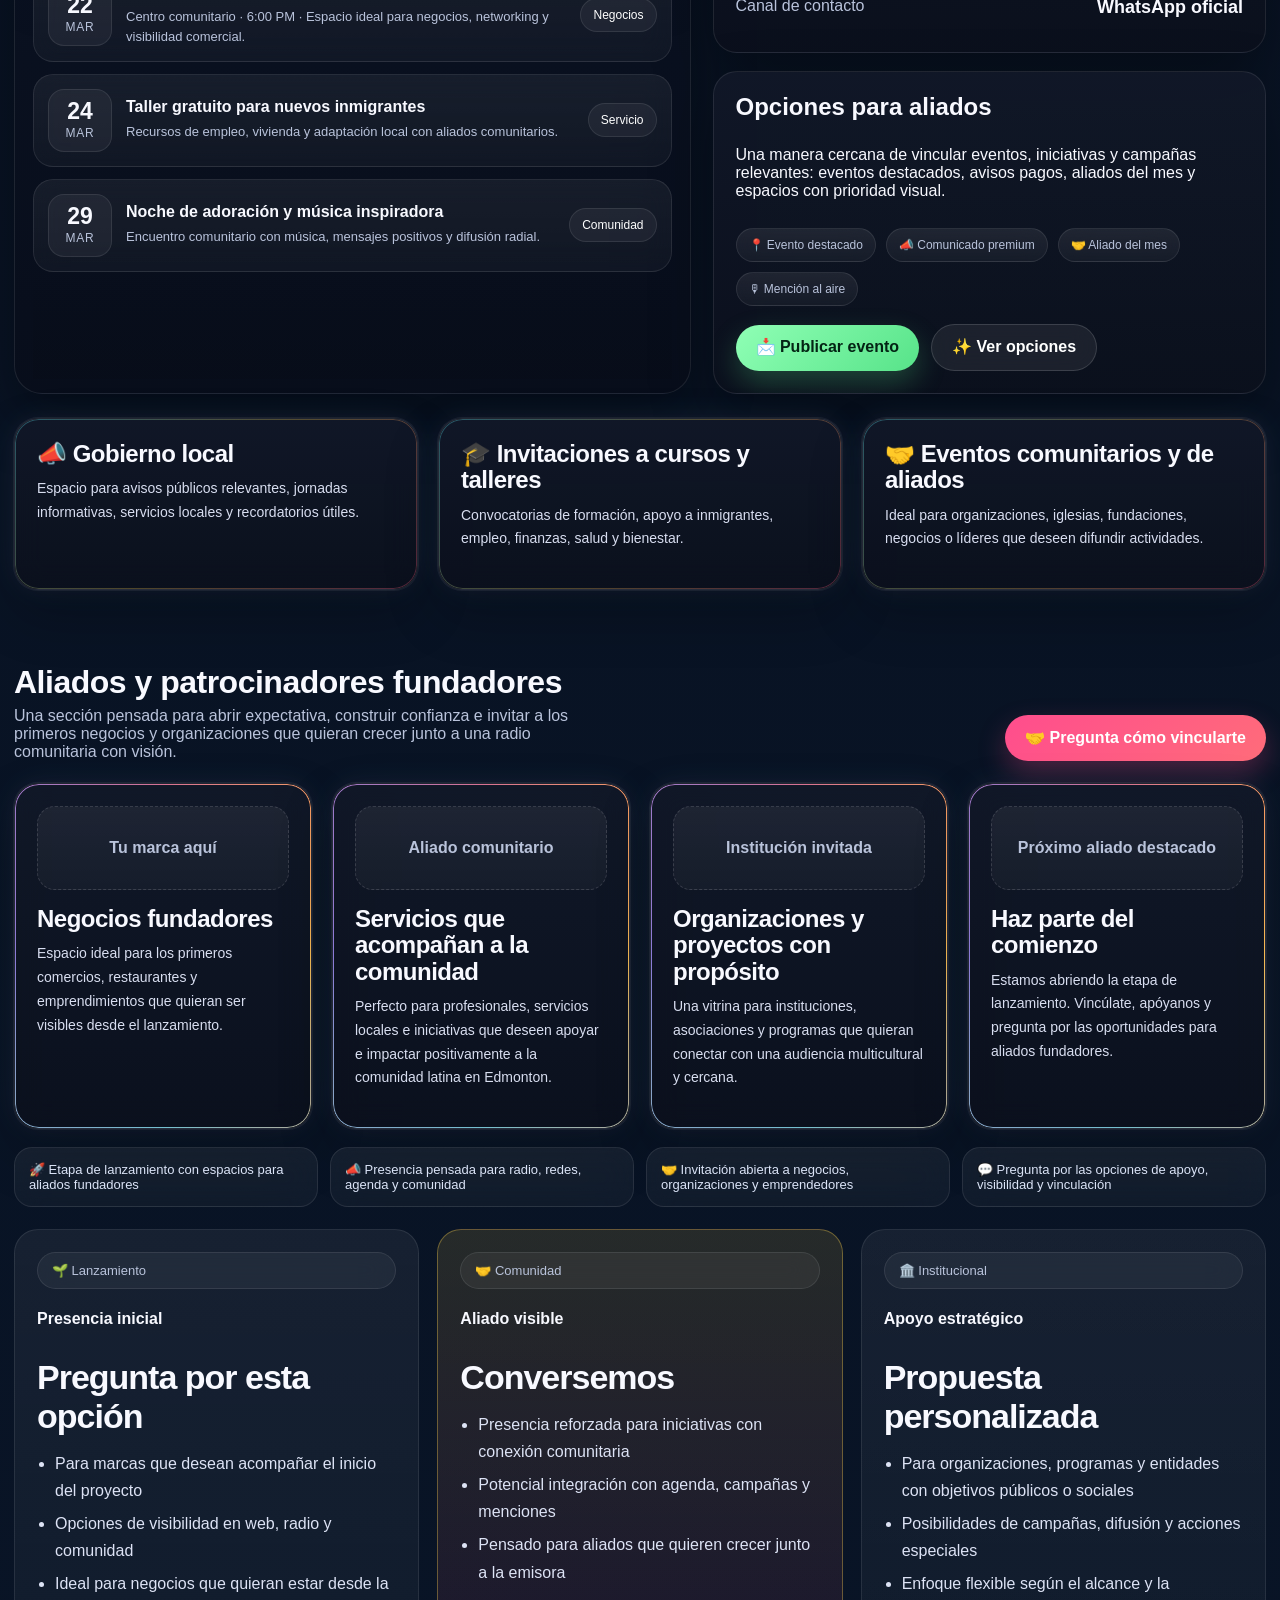
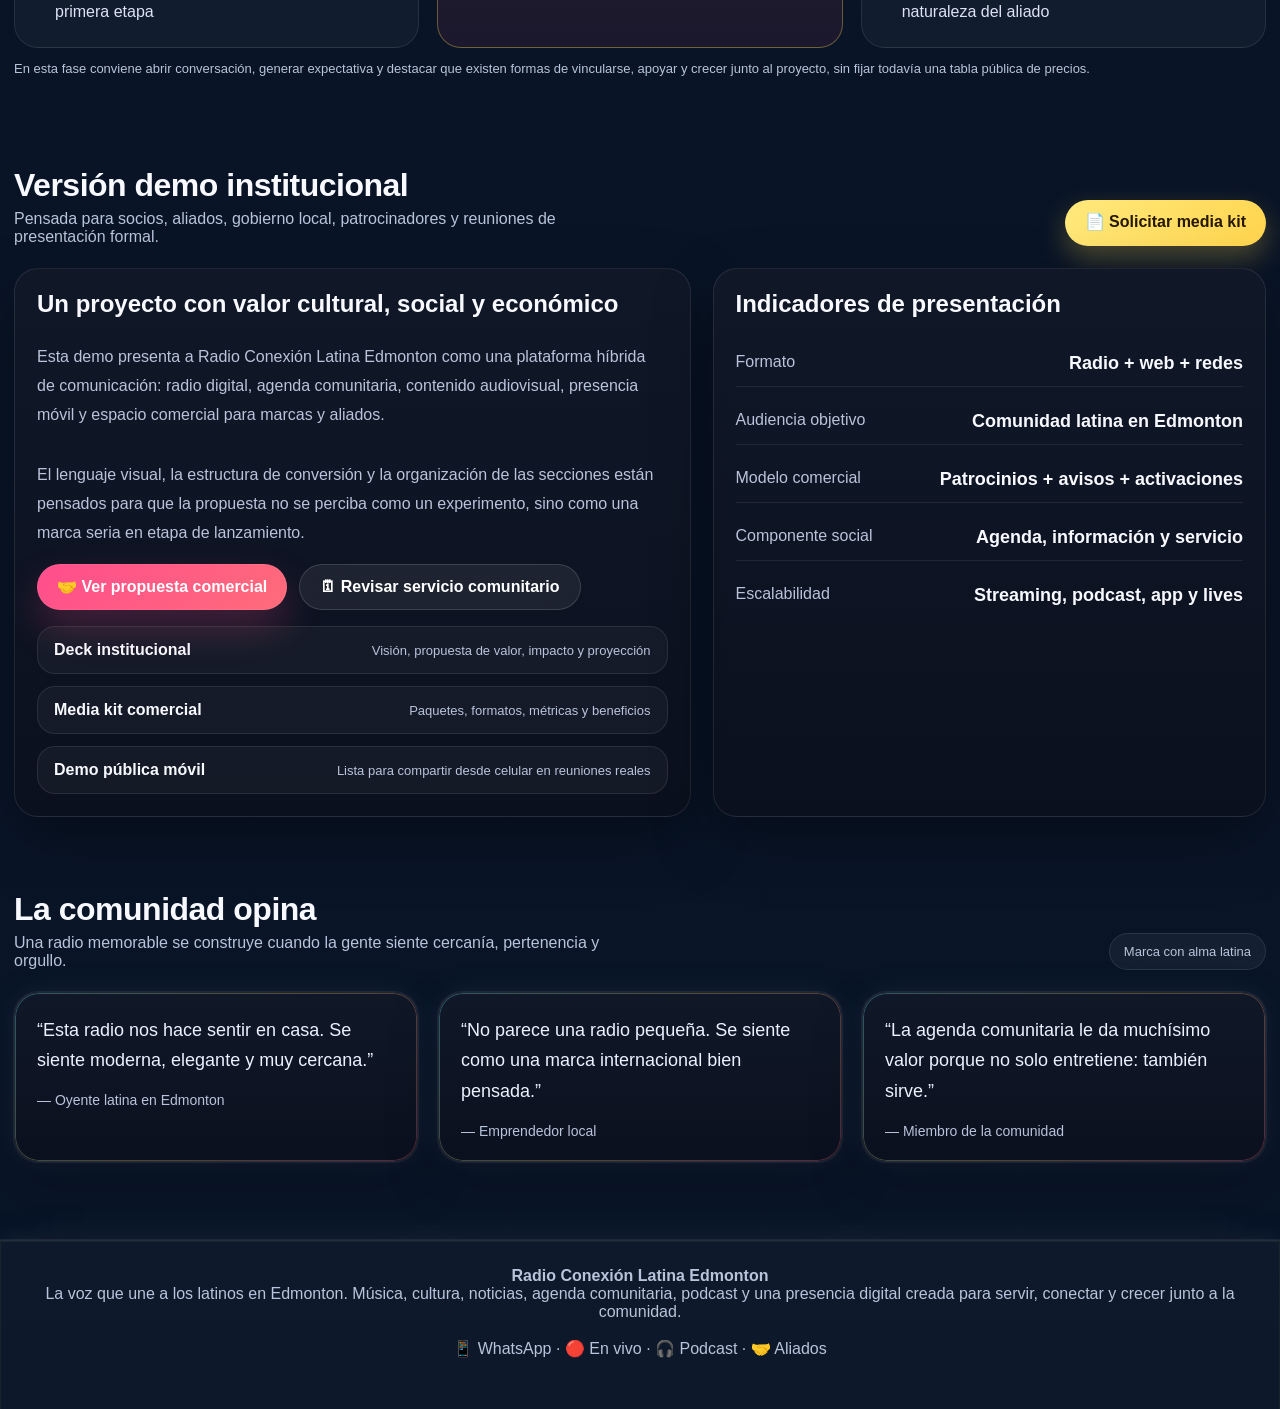
